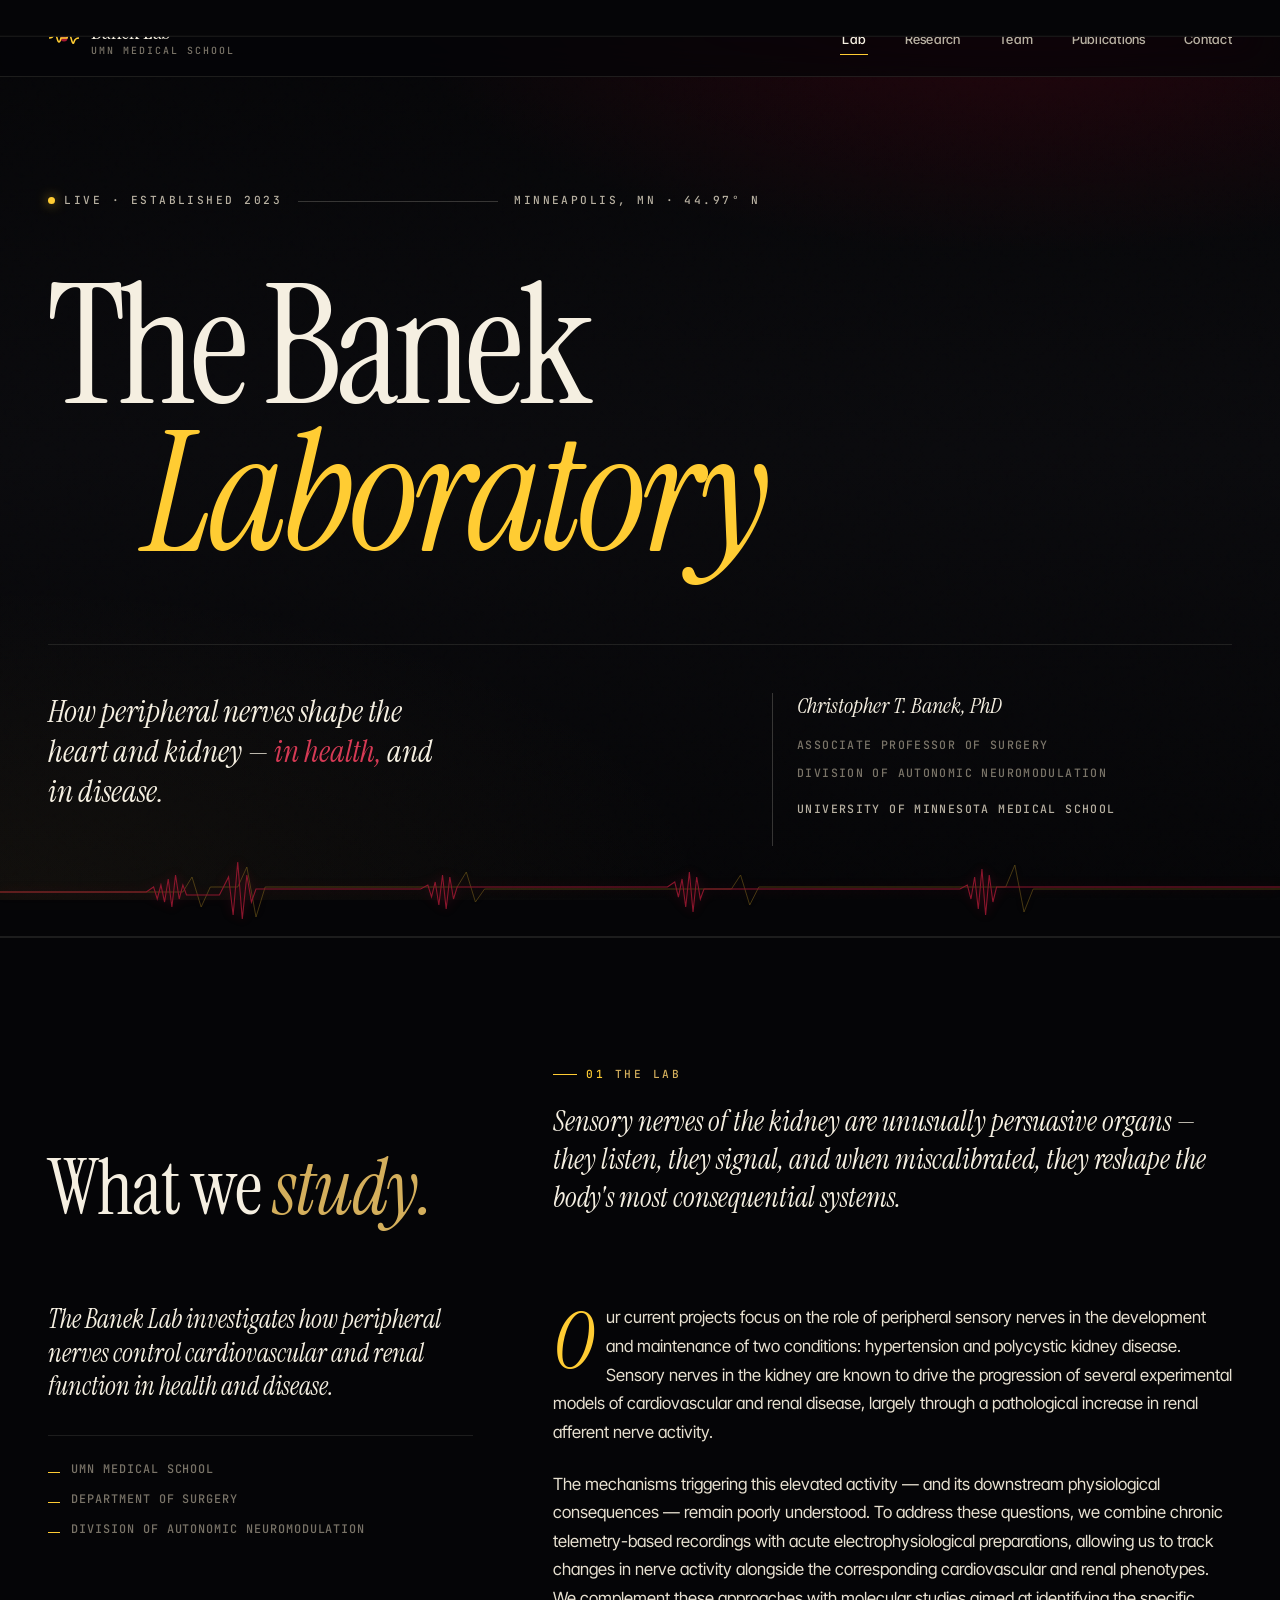
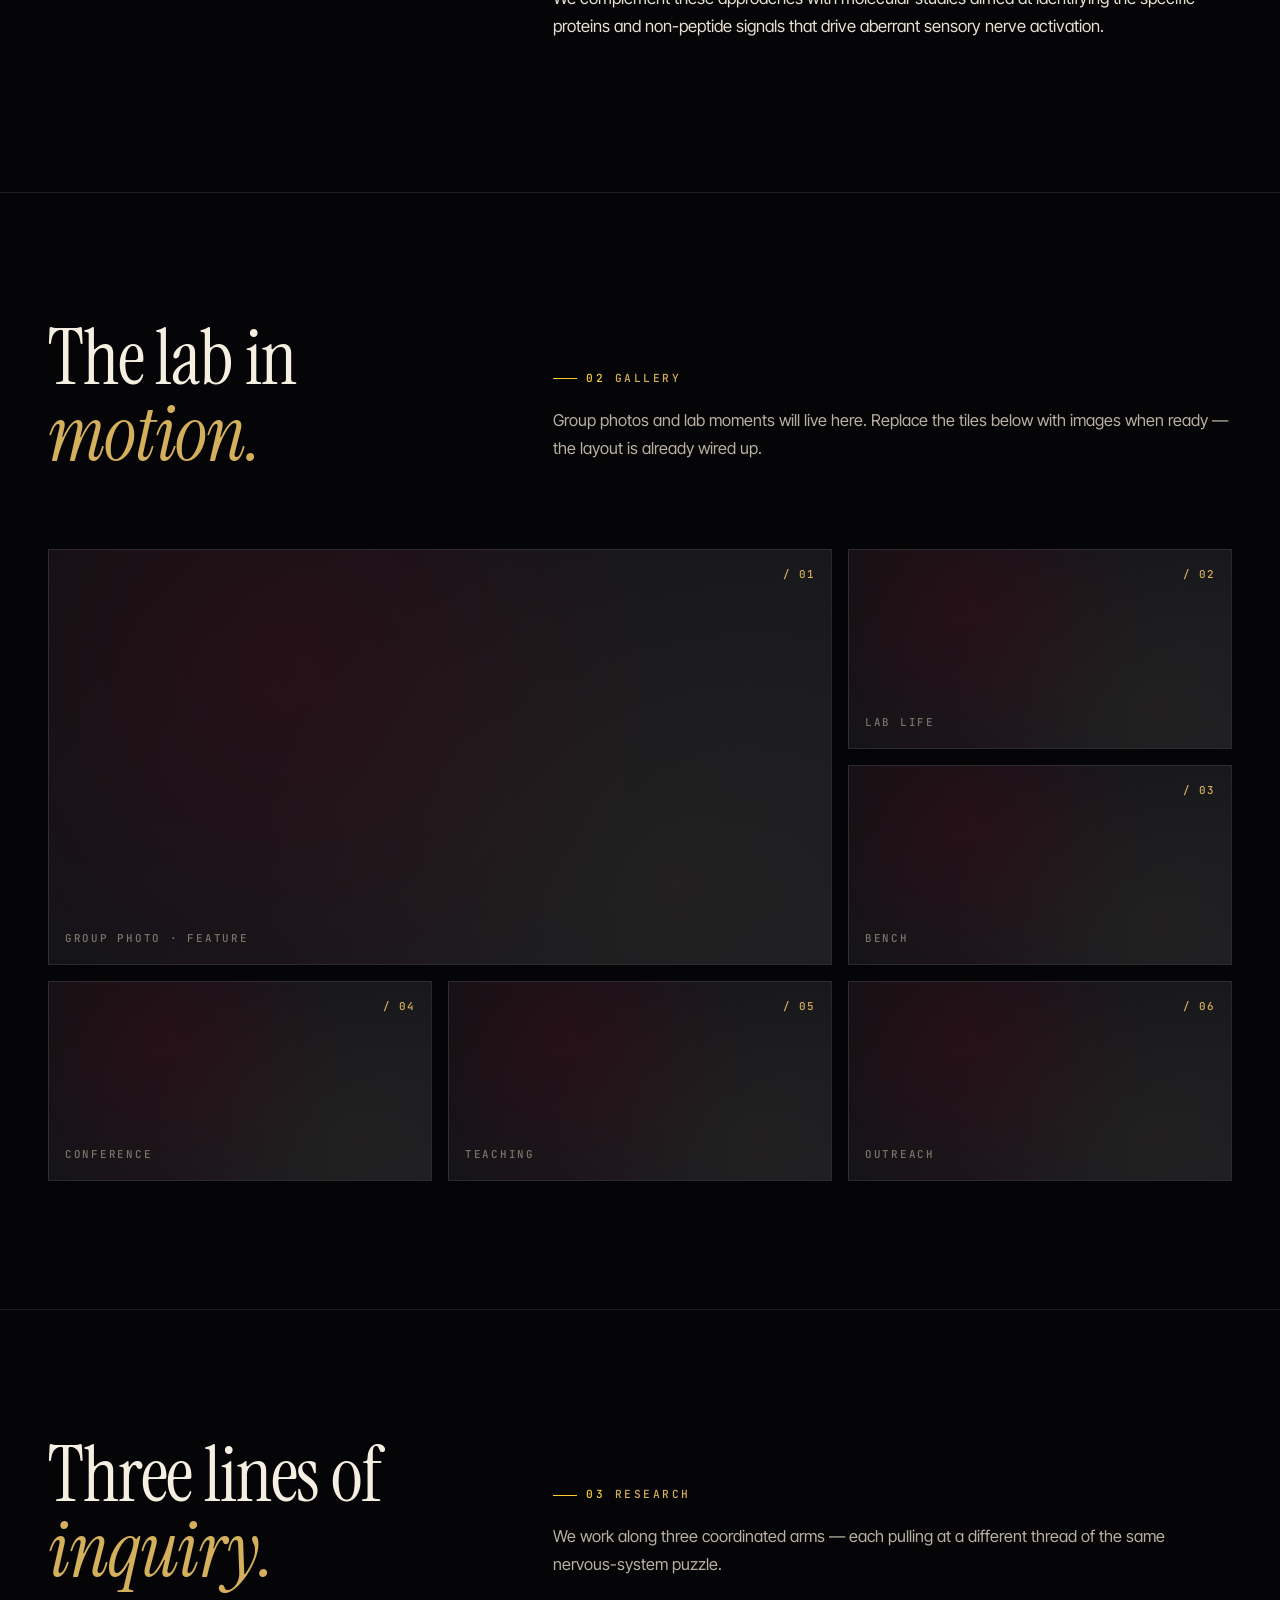
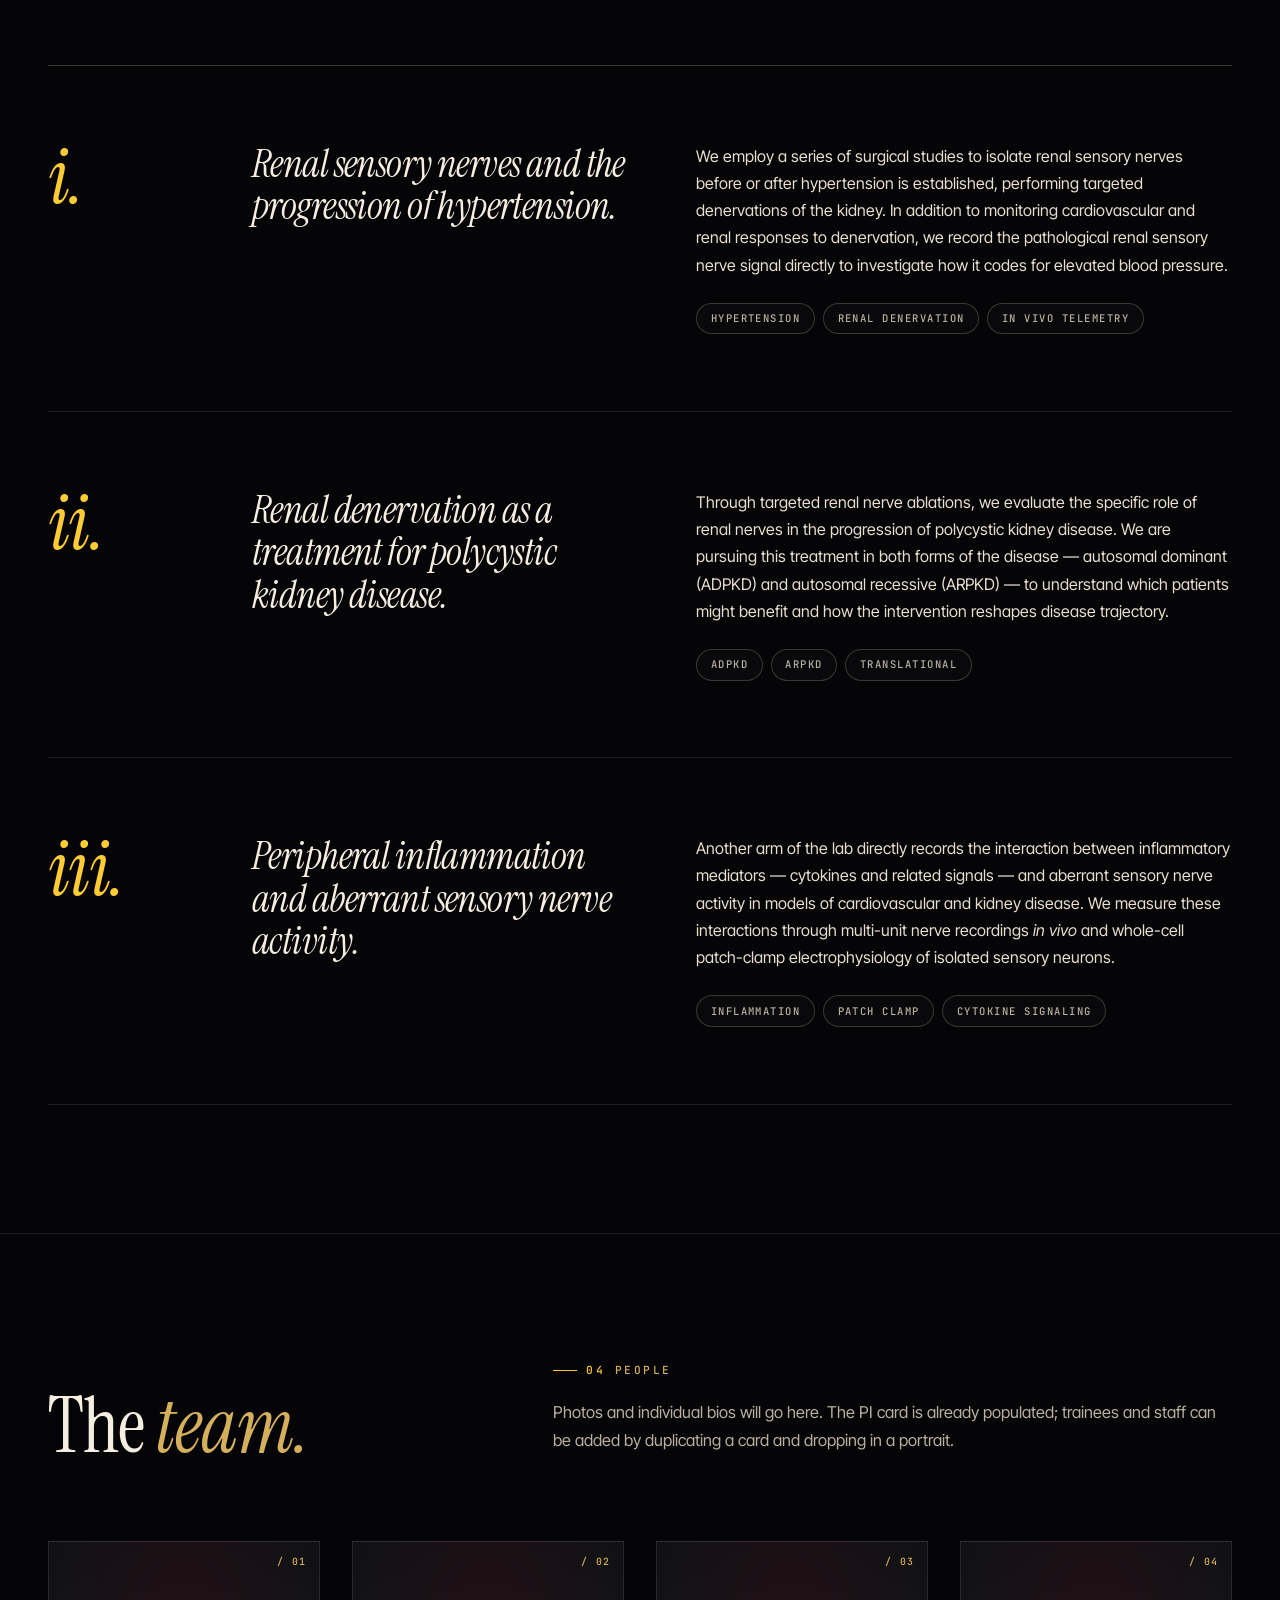
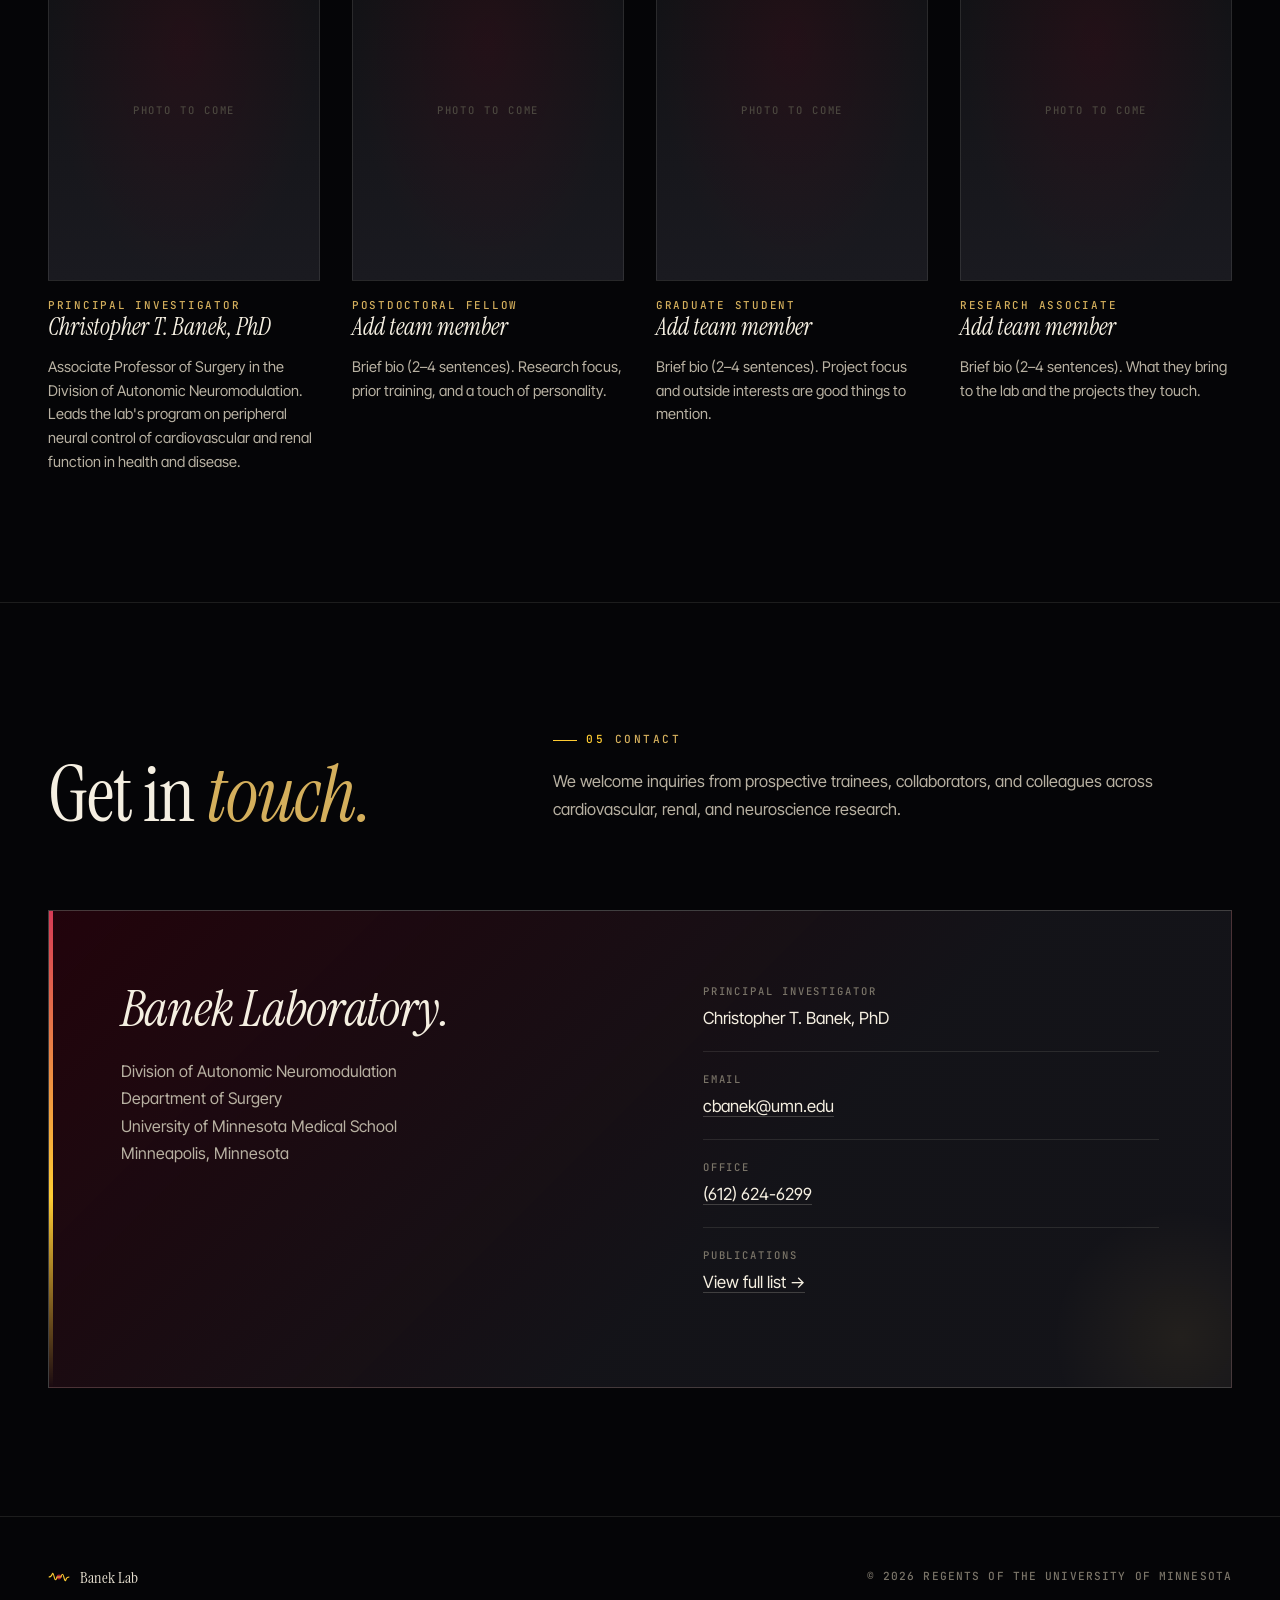
==== index.html @ 89e9d8a5 "Add files via upload" ====
<!doctype html>
<html lang="en">
  <head>
    <meta charset="utf-8" />
    <meta name="viewport" content="width=device-width, initial-scale=1" />
    <title>Banek Lab — Autonomic Neuromodulation in Cardiovascular &amp; Renal Disease</title>
    <meta name="description" content="The Banek Lab at the University of Minnesota investigates how peripheral nerves control cardiovascular and renal function in health and disease — focused on hypertension and polycystic kidney disease." />
    <link rel="preconnect" href="https://fonts.googleapis.com" />
    <link rel="preconnect" href="https://fonts.gstatic.com" crossorigin />
    <link rel="stylesheet" href="https://fonts.googleapis.com/css2?family=Instrument+Serif:ital@0;1&family=Inter+Tight:wght@300;400;500;600&family=JetBrains+Mono:wght@400;500&display=swap" />
    <link rel="stylesheet" href="styles.css" />
  </head>
  <body>
    <!-- ======= HEADER ======= -->
    <header class="site-header">
      <div class="container nav">
        <a href="index.html" class="brand" aria-label="Banek Lab home">
          <svg class="glyph" viewBox="0 0 32 32" aria-hidden="true">
            <circle cx="16" cy="16" r="3.5" />
            <path d="M 1 16 Q 5 16 6 12 Q 7 8 9 16 Q 11 24 13 16 L 19 16 Q 21 8 23 16 Q 25 24 26 20 Q 27 16 31 16" />
          </svg>
          <span class="name">
            Banek Lab
            <span class="sub">UMN Medical School</span>
          </span>
        </a>
        <nav aria-label="Primary">
          <ul class="nav-links">
            <li><a href="#focus" class="active">Lab</a></li>
            <li><a href="#research">Research</a></li>
            <li><a href="#team">Team</a></li>
            <li><a href="publications.html">Publications</a></li>
            <li><a href="#contact">Contact</a></li>
          </ul>
        </nav>
        <button class="menu-btn" aria-label="Open menu" aria-expanded="false">
          <span></span><span></span><span></span>
        </button>
      </div>
      <div class="mobile-panel" id="mobilePanel">
        <ul>
          <li><a href="#focus">Lab</a></li>
          <li><a href="#research">Research</a></li>
          <li><a href="#team">Team</a></li>
          <li><a href="publications.html">Publications</a></li>
          <li><a href="#contact">Contact</a></li>
        </ul>
      </div>
    </header>

    <main>
      <!-- ======= HERO ======= -->
      <section class="hero">
        <div class="container">
          <div class="hero-meta">
            <span><span class="ping" aria-hidden="true"></span> Live · Established 2023</span>
            <span class="dash" aria-hidden="true"></span>
            <span>Minneapolis, MN · 44.97° N</span>
          </div>

          <h1>
            <span class="line-1">The Banek</span>
            <span class="line-2">Laboratory</span>
          </h1>

          <div class="hero-grid">
            <p class="hero-tagline">
              How peripheral nerves shape the heart and kidney —
              <span class="pulse">in health,</span> and in disease.
            </p>

            <div class="hero-pi">
              <div class="pi-name">Christopher T. Banek, PhD</div>
              <div class="pi-row">Associate Professor of Surgery</div>
              <div class="pi-row">Division of Autonomic Neuromodulation</div>
              <div class="pi-row" style="color: var(--bone-2); margin-top: 0.5rem;">University of Minnesota Medical School</div>
            </div>
          </div>
        </div>

        <!-- Decorative waveform — hints at neural recordings -->
        <div class="waveform" aria-hidden="true">
          <svg viewBox="0 0 1400 90" preserveAspectRatio="none">
            <path class="gold" d="M0,45 L200,45 L210,30 L220,60 L230,40 L260,40 L270,20 L280,70 L290,40 L500,40 L510,25 L520,55 L530,42 L800,42 L810,28 L820,58 L830,40 L1100,40 L1110,18 L1120,65 L1130,42 L1400,42" />
            <path d="M0,45 L160,45 L168,40 L172,52 L176,38 L180,55 L184,32 L188,60 L192,28 L196,52 L200,38 L204,48 L240,48 L250,30 L255,68 L260,15 L265,72 L270,28 L275,55 L280,42 L460,42 L468,38 L472,50 L476,35 L480,58 L484,28 L488,62 L492,30 L496,52 L500,40 L730,40 L738,35 L742,50 L746,32 L750,60 L754,25 L758,65 L762,30 L766,52 L770,42 L1050,42 L1058,38 L1062,52 L1066,30 L1070,62 L1074,22 L1078,68 L1082,28 L1086,55 L1090,40 L1400,40" />
          </svg>
        </div>
      </section>

      <!-- ======= LAB FOCUS ======= -->
      <section id="focus">
        <div class="container">
          <div class="section-head">
            <h2>What we <em>study.</em></h2>
            <div class="meta">
              <span class="eyebrow"><span class="num">01</span> The Lab</span>
              <p class="lede">
                Sensory nerves of the kidney are unusually persuasive
                organs — they listen, they signal, and when miscalibrated, they
                reshape the body's most consequential systems.
              </p>
            </div>
          </div>

          <div class="focus-grid">
            <div class="lead-col">
              <p class="lead">
                The Banek Lab investigates how peripheral nerves control cardiovascular and renal function in health and disease.
              </p>
              <ul class="affiliation" aria-label="Affiliation">
                <li>UMN Medical School</li>
                <li>Department of Surgery</li>
                <li>Division of Autonomic Neuromodulation</li>
              </ul>
            </div>
            <div class="body-col">
              <p class="dropcap">
                Our current projects focus on the role of peripheral sensory nerves in the development and maintenance of two conditions: hypertension and polycystic kidney disease. Sensory nerves in the kidney are known to drive the progression of several experimental models of cardiovascular and renal disease, largely through a pathological increase in renal afferent nerve activity.
              </p>
              <p>
                The mechanisms triggering this elevated activity — and its downstream physiological consequences — remain poorly understood. To address these questions, we combine chronic telemetry-based recordings with acute electrophysiological preparations, allowing us to track changes in nerve activity alongside the corresponding cardiovascular and renal phenotypes. We complement these approaches with molecular studies aimed at identifying the specific proteins and non-peptide signals that drive aberrant sensory nerve activation.
              </p>
            </div>
          </div>
        </div>
      </section>

      <!-- ======= GALLERY ======= -->
      <section id="gallery" aria-label="Lab gallery">
        <div class="container">
          <div class="section-head">
            <h2>The lab in <em>motion.</em></h2>
            <div class="meta">
              <span class="eyebrow"><span class="num">02</span> Gallery</span>
              <p style="color: var(--bone-2); font-size: 1.02rem; line-height: 1.7;">
                Group photos and lab moments will live here. Replace the tiles below with images when ready — the layout is already wired up.
              </p>
            </div>
          </div>

          <div class="gallery">
            <div class="tile lg" data-label="Group photo · feature">
              <span class="corner">/ 01</span>
            </div>
            <div class="tile md" data-label="Lab life">
              <span class="corner">/ 02</span>
            </div>
            <div class="tile md" data-label="Bench">
              <span class="corner">/ 03</span>
            </div>
            <div class="tile sm" data-label="Conference">
              <span class="corner">/ 04</span>
            </div>
            <div class="tile sm" data-label="Teaching">
              <span class="corner">/ 05</span>
            </div>
            <div class="tile sm" data-label="Outreach">
              <span class="corner">/ 06</span>
            </div>
          </div>
        </div>
      </section>

      <!-- ======= RESEARCH ======= -->
      <section id="research">
        <div class="container">
          <div class="section-head">
            <h2>Three lines of <em>inquiry.</em></h2>
            <div class="meta">
              <span class="eyebrow"><span class="num">03</span> Research</span>
              <p style="color: var(--bone-2); font-size: 1.02rem; line-height: 1.7;">
                We work along three coordinated arms — each pulling at a different thread of the same nervous-system puzzle.
              </p>
            </div>
          </div>

          <div class="projects">
            <article class="project">
              <div class="project-num">i.</div>
              <h3>Renal sensory nerves and the progression of hypertension.</h3>
              <div>
                <p class="body">
                  We employ a series of surgical studies to isolate renal sensory nerves before or after hypertension is established, performing targeted denervations of the kidney. In addition to monitoring cardiovascular and renal responses to denervation, we record the pathological renal sensory nerve signal directly to investigate how it codes for elevated blood pressure.
                </p>
                <div class="tags">
                  <span class="tag">Hypertension</span>
                  <span class="tag">Renal Denervation</span>
                  <span class="tag">In Vivo Telemetry</span>
                </div>
              </div>
            </article>

            <article class="project">
              <div class="project-num">ii.</div>
              <h3>Renal denervation as a treatment for polycystic kidney disease.</h3>
              <div>
                <p class="body">
                  Through targeted renal nerve ablations, we evaluate the specific role of renal nerves in the progression of polycystic kidney disease. We are pursuing this treatment in both forms of the disease — autosomal dominant (ADPKD) and autosomal recessive (ARPKD) — to understand which patients might benefit and how the intervention reshapes disease trajectory.
                </p>
                <div class="tags">
                  <span class="tag">ADPKD</span>
                  <span class="tag">ARPKD</span>
                  <span class="tag">Translational</span>
                </div>
              </div>
            </article>

            <article class="project">
              <div class="project-num">iii.</div>
              <h3>Peripheral inflammation and aberrant sensory nerve activity.</h3>
              <div>
                <p class="body">
                  Another arm of the lab directly records the interaction between inflammatory mediators — cytokines and related signals — and aberrant sensory nerve activity in models of cardiovascular and kidney disease. We measure these interactions through multi-unit nerve recordings <em>in vivo</em> and whole-cell patch-clamp electrophysiology of isolated sensory neurons.
                </p>
                <div class="tags">
                  <span class="tag">Inflammation</span>
                  <span class="tag">Patch Clamp</span>
                  <span class="tag">Cytokine Signaling</span>
                </div>
              </div>
            </article>
          </div>
        </div>
      </section>

      <!-- ======= TEAM ======= -->
      <section id="team">
        <div class="container">
          <div class="section-head">
            <h2>The <em>team.</em></h2>
            <div class="meta">
              <span class="eyebrow"><span class="num">04</span> People</span>
              <p style="color: var(--bone-2); font-size: 1.02rem; line-height: 1.7;">
                Photos and individual bios will go here. The PI card is already populated; trainees and staff can be added by duplicating a card and dropping in a portrait.
              </p>
            </div>
          </div>

          <div class="team-grid">
            <article class="member">
              <div class="photo">
                <span class="corner">/ 01</span>
                <!-- <img src="images/banek.jpg" alt="Christopher T. Banek, PhD" /> -->
              </div>
              <div>
                <div class="role">Principal Investigator</div>
                <div class="name">Christopher T. Banek, PhD</div>
              </div>
              <p class="bio">
                Associate Professor of Surgery in the Division of Autonomic Neuromodulation. Leads the lab's program on peripheral neural control of cardiovascular and renal function in health and disease.
              </p>
            </article>

            <article class="member">
              <div class="photo">
                <span class="corner">/ 02</span>
              </div>
              <div>
                <div class="role">Postdoctoral Fellow</div>
                <div class="name">Add team member</div>
              </div>
              <p class="bio">
                Brief bio (2–4 sentences). Research focus, prior training, and a touch of personality.
              </p>
            </article>

            <article class="member">
              <div class="photo">
                <span class="corner">/ 03</span>
              </div>
              <div>
                <div class="role">Graduate Student</div>
                <div class="name">Add team member</div>
              </div>
              <p class="bio">
                Brief bio (2–4 sentences). Project focus and outside interests are good things to mention.
              </p>
            </article>

            <article class="member">
              <div class="photo">
                <span class="corner">/ 04</span>
              </div>
              <div>
                <div class="role">Research Associate</div>
                <div class="name">Add team member</div>
              </div>
              <p class="bio">
                Brief bio (2–4 sentences). What they bring to the lab and the projects they touch.
              </p>
            </article>
          </div>
        </div>
      </section>

      <!-- ======= CONTACT ======= -->
      <section id="contact">
        <div class="container">
          <div class="section-head">
            <h2>Get in <em>touch.</em></h2>
            <div class="meta">
              <span class="eyebrow"><span class="num">05</span> Contact</span>
              <p style="color: var(--bone-2); font-size: 1.02rem; line-height: 1.7;">
                We welcome inquiries from prospective trainees, collaborators, and colleagues across cardiovascular, renal, and neuroscience research.
              </p>
            </div>
          </div>

          <div class="contact-card">
            <div>
              <h2>Banek <em>Laboratory.</em></h2>
              <p class="addr">
                Division of Autonomic Neuromodulation<br />
                Department of Surgery<br />
                University of Minnesota Medical School<br />
                Minneapolis, Minnesota
              </p>
            </div>
            <ul class="contact-list">
              <li>
                <span class="label">Principal Investigator</span>
                <span class="value">Christopher T. Banek, PhD</span>
              </li>
              <li>
                <span class="label">Email</span>
                <span class="value"><a href="mailto:cbanek@umn.edu">cbanek@umn.edu</a></span>
              </li>
              <li>
                <span class="label">Office</span>
                <span class="value"><a href="tel:+16126246299">(612) 624-6299</a></span>
              </li>
              <li>
                <span class="label">Publications</span>
                <span class="value"><a href="publications.html">View full list →</a></span>
              </li>
            </ul>
          </div>
        </div>
      </section>
    </main>

    <!-- ======= FOOTER ======= -->
    <footer class="site-footer">
      <div class="container footer-grid">
        <div style="display: flex; align-items: center; gap: 0.6rem;">
          <svg width="22" height="22" viewBox="0 0 32 32" aria-hidden="true">
            <circle cx="16" cy="16" r="3.5" fill="#a31933" />
            <path d="M 1 16 Q 5 16 6 12 Q 7 8 9 16 Q 11 24 13 16 L 19 16 Q 21 8 23 16 Q 25 24 26 20 Q 27 16 31 16" stroke="#ffcc33" stroke-width="1.5" fill="none" />
          </svg>
          <span style="font-family: var(--display); font-size: 1rem; color: var(--bone-1);">Banek Lab</span>
        </div>
        <div class="legal">
          © <span id="year"></span> Regents of the University of Minnesota
        </div>
      </div>
    </footer>

    <script>
      document.getElementById("year").textContent = new Date().getFullYear();

      // Mobile menu
      const btn = document.querySelector(".menu-btn");
      const panel = document.getElementById("mobilePanel");
      btn.addEventListener("click", () => {
        const open = panel.classList.toggle("open");
        btn.setAttribute("aria-expanded", String(open));
      });
      panel.querySelectorAll("a").forEach((a) =>
        a.addEventListener("click", () => {
          panel.classList.remove("open");
          btn.setAttribute("aria-expanded", "false");
        })
      );

      // Active nav link based on scroll position
      const sections = ["focus", "research", "team", "contact"];
      const navLinks = document.querySelectorAll(".nav-links a");
      window.addEventListener("scroll", () => {
        let current = "focus";
        for (const id of sections) {
          const el = document.getElementById(id);
          if (!el) continue;
          const r = el.getBoundingClientRect();
          if (r.top < 140) current = id;
        }
        navLinks.forEach((a) => {
          const href = a.getAttribute("href") || "";
          a.classList.toggle("active", href === "#" + current);
        });
      });
    </script>
  </body>
</html>
---- styles.css ----
/* =========================================================
   Banek Lab v2 — Editorial scientific
   Display: Instrument Serif (dramatic) · Body: Inter Tight
   Mono: JetBrains Mono · Accents: maroon + gold + bone
   ========================================================= */

:root {
  /* Ink */
  --ink-0: #050507;
  --ink-1: #0a0a0d;
  --ink-2: #111114;
  --ink-3: #1a1a20;
  --ink-4: #25252d;

  /* Bone (warm off-white text) */
  --bone-0: #f5efe1;
  --bone-1: #e7e0d0;
  --bone-2: #b8b1a2;
  --bone-3: #7a7468;
  --bone-4: #4a463e;

  /* Accents */
  --maroon: #7a0019;
  --maroon-2: #a31933;
  --maroon-3: #d63a55;
  --gold: #ffcc33;
  --gold-2: #d4af5c;
  --gold-3: #8a7142;

  /* Lines */
  --rule: rgba(245, 239, 225, 0.1);
  --rule-2: rgba(245, 239, 225, 0.2);
  --rule-3: rgba(245, 239, 225, 0.4);

  /* Type */
  --display: "Instrument Serif", "Cormorant Garamond", "Iowan Old Style",
    "Palatino", Georgia, serif;
  --body: "Inter Tight", "Inter", system-ui, -apple-system, sans-serif;
  --mono: "JetBrains Mono", ui-monospace, "SF Mono", Menlo, monospace;

  /* Layout */
  --container: 1320px;
  --gutter: clamp(1.25rem, 4vw, 3rem);
}

* { box-sizing: border-box; }
*::before, *::after { box-sizing: border-box; }

html { scroll-behavior: smooth; -webkit-text-size-adjust: 100%; }

body {
  margin: 0;
  background: var(--ink-0);
  color: var(--bone-1);
  font-family: var(--body);
  font-size: 16px;
  line-height: 1.6;
  font-feature-settings: "ss01", "cv11";
  -webkit-font-smoothing: antialiased;
  text-rendering: optimizeLegibility;
  overflow-x: hidden;
  font-weight: 400;
}

/* Atmosphere */
body::before {
  content: "";
  position: fixed;
  inset: 0;
  pointer-events: none;
  z-index: 0;
  background:
    radial-gradient(ellipse 70% 40% at 80% 0%, rgba(122, 0, 25, 0.28), transparent 70%),
    radial-gradient(ellipse 80% 50% at 0% 100%, rgba(212, 175, 92, 0.06), transparent 70%),
    linear-gradient(180deg, var(--ink-0) 0%, var(--ink-1) 50%, var(--ink-0) 100%);
}

/* Grain */
body::after {
  content: "";
  position: fixed;
  inset: 0;
  pointer-events: none;
  z-index: 1;
  opacity: 0.04;
  mix-blend-mode: overlay;
  background-image: url("data:image/svg+xml;utf8,<svg viewBox='0 0 200 200' xmlns='http://www.w3.org/2000/svg'><filter id='n'><feTurbulence type='fractalNoise' baseFrequency='0.85' numOctaves='3' stitchTiles='stitch'/></filter><rect width='100%25' height='100%25' filter='url(%23n)'/></svg>");
}

main, header, footer { position: relative; z-index: 2; }
img, svg { max-width: 100%; display: block; }
a { color: inherit; text-decoration: none; }
::selection { background: var(--maroon); color: var(--bone-0); }

/* ---------- Typography ---------- */
h1, h2, h3, h4 {
  font-family: var(--display);
  font-weight: 400;
  letter-spacing: -0.015em;
  line-height: 0.98;
  margin: 0;
  color: var(--bone-0);
}

p { margin: 0 0 1.1em; }
p:last-child { margin-bottom: 0; }

.eyebrow {
  font-family: var(--mono);
  font-size: 0.7rem;
  font-weight: 500;
  letter-spacing: 0.22em;
  text-transform: uppercase;
  color: var(--gold-2);
  display: inline-flex;
  align-items: center;
  gap: 0.6rem;
}
.eyebrow::before {
  content: "";
  display: inline-block;
  width: 24px;
  height: 1px;
  background: var(--gold);
}
.eyebrow .num {
  color: var(--gold);
  font-variant-numeric: tabular-nums;
}

.lede {
  font-family: var(--display);
  font-size: clamp(1.4rem, 2.2vw, 1.85rem);
  line-height: 1.35;
  color: var(--bone-0);
  font-weight: 400;
  font-style: italic;
}

/* ---------- Container ---------- */
.container {
  max-width: var(--container);
  margin-inline: auto;
  padding-inline: var(--gutter);
}

section { padding-block: clamp(5rem, 10vw, 9rem); position: relative; }
section + section { border-top: 1px solid var(--rule); }

/* Section header pattern */
.section-head {
  display: grid;
  grid-template-columns: minmax(0, 1fr);
  gap: 1.5rem;
  margin-bottom: clamp(3rem, 6vw, 5rem);
}
@media (min-width: 880px) {
  .section-head {
    grid-template-columns: 1fr 1.6fr;
    gap: 5rem;
    align-items: end;
  }
}
.section-head h2 {
  font-size: clamp(2.6rem, 6vw, 5.2rem);
  max-width: 14ch;
}
.section-head h2 em {
  font-style: italic;
  color: var(--gold-2);
  font-weight: 400;
}
.section-head .meta {
  display: flex;
  flex-direction: column;
  gap: 1.2rem;
  padding-bottom: 0.6rem;
}

/* ---------- Header / nav ---------- */
.site-header {
  position: sticky;
  top: 0;
  z-index: 50;
  backdrop-filter: blur(20px) saturate(140%);
  -webkit-backdrop-filter: blur(20px) saturate(140%);
  background: rgba(5, 5, 7, 0.75);
  border-bottom: 1px solid var(--rule);
}

.nav {
  display: flex;
  align-items: center;
  justify-content: space-between;
  height: 76px;
}

/* Brand mark — stylized nerve glyph */
.brand {
  display: flex;
  align-items: center;
  gap: 0.7rem;
  font-family: var(--display);
  font-size: 1.45rem;
  letter-spacing: -0.01em;
  color: var(--bone-0);
}
.brand .glyph {
  width: 32px;
  height: 32px;
  flex-shrink: 0;
}
.brand .glyph circle { fill: var(--maroon-2); }
.brand .glyph path { stroke: var(--gold); stroke-width: 1.5; fill: none; }
.brand .name { line-height: 1; }
.brand .sub {
  display: block;
  font-family: var(--mono);
  font-size: 0.62rem;
  font-weight: 500;
  letter-spacing: 0.2em;
  text-transform: uppercase;
  color: var(--bone-3);
  margin-top: 0.2rem;
}

.nav-links {
  display: none;
  gap: 2.4rem;
  list-style: none;
  margin: 0;
  padding: 0;
}
@media (min-width: 800px) { .nav-links { display: flex; } }

.nav-links a {
  font-size: 0.82rem;
  font-weight: 500;
  letter-spacing: 0.02em;
  color: var(--bone-2);
  position: relative;
  padding: 0.5em 0;
  transition: color 0.25s ease;
}
.nav-links a:hover, .nav-links a.active { color: var(--bone-0); }
.nav-links a.active::after {
  content: "";
  position: absolute;
  left: -2px;
  right: -2px;
  bottom: -2px;
  height: 1px;
  background: var(--gold);
}

.menu-btn {
  display: inline-flex;
  flex-direction: column;
  gap: 5px;
  background: none;
  border: 0;
  cursor: pointer;
  padding: 8px;
  margin-right: -8px;
}
.menu-btn span {
  display: block;
  width: 24px;
  height: 1px;
  background: var(--bone-0);
}
@media (min-width: 800px) { .menu-btn { display: none; } }

.mobile-panel {
  position: fixed;
  inset: 76px 0 auto 0;
  background: var(--ink-0);
  border-bottom: 1px solid var(--rule);
  transform: translateY(-110%);
  transition: transform 0.35s ease;
  padding: 2rem var(--gutter) 2.5rem;
  z-index: 40;
}
.mobile-panel.open { transform: translateY(0); }
.mobile-panel ul {
  list-style: none;
  margin: 0;
  padding: 0;
  display: flex;
  flex-direction: column;
  gap: 1.4rem;
}
.mobile-panel a {
  font-family: var(--display);
  font-size: 1.8rem;
  color: var(--bone-0);
}

/* =========================================================
   HERO — the big statement
   ========================================================= */
.hero {
  padding-block: clamp(4rem, 9vw, 8rem) clamp(3rem, 7vw, 6rem);
  border-bottom: 1px solid var(--rule);
  position: relative;
  overflow: hidden;
}

.hero-meta {
  display: flex;
  align-items: center;
  gap: 1rem;
  margin-bottom: clamp(2.5rem, 5vw, 4rem);
  font-family: var(--mono);
  font-size: 0.7rem;
  font-weight: 500;
  letter-spacing: 0.22em;
  text-transform: uppercase;
  color: var(--bone-2);
}
.hero-meta .dash { flex: 1; height: 1px; background: var(--rule-2); max-width: 200px; }
.hero-meta .ping {
  width: 7px;
  height: 7px;
  background: var(--gold);
  border-radius: 50%;
  display: inline-block;
  box-shadow: 0 0 12px rgba(255, 204, 51, 0.7);
  animation: ping 2s ease-in-out infinite;
}
@keyframes ping {
  0%, 100% { opacity: 1; transform: scale(1); }
  50% { opacity: 0.5; transform: scale(0.85); }
}

.hero h1 {
  font-size: clamp(3.5rem, 13vw, 12rem);
  font-style: normal;
  letter-spacing: -0.04em;
  line-height: 0.88;
  margin: 0;
}
.hero h1 .line-1 { display: block; }
.hero h1 .line-2 {
  display: block;
  font-style: italic;
  color: var(--gold);
  margin-left: clamp(0rem, 8vw, 6rem);
  letter-spacing: -0.03em;
}

.hero-grid {
  display: grid;
  grid-template-columns: minmax(0, 1fr);
  gap: 3rem;
  margin-top: clamp(3rem, 6vw, 5rem);
  padding-top: clamp(2rem, 4vw, 3rem);
  border-top: 1px solid var(--rule);
}
@media (min-width: 880px) {
  .hero-grid {
    grid-template-columns: 1.4fr 1fr;
    gap: 5rem;
  }
}

.hero-tagline {
  font-family: var(--display);
  font-style: italic;
  font-size: clamp(1.5rem, 2.4vw, 2.1rem);
  line-height: 1.3;
  color: var(--bone-0);
  font-weight: 400;
  max-width: 28ch;
}
.hero-tagline .pulse {
  color: var(--maroon-3);
  font-style: italic;
}

.hero-pi {
  display: flex;
  flex-direction: column;
  gap: 0.6rem;
  font-size: 0.92rem;
  color: var(--bone-2);
  border-left: 1px solid var(--rule-2);
  padding-left: 1.5rem;
}
.hero-pi .pi-name {
  font-family: var(--display);
  font-size: 1.4rem;
  font-style: italic;
  color: var(--bone-0);
  line-height: 1.2;
  margin-bottom: 0.4rem;
}
.hero-pi .pi-row {
  font-family: var(--mono);
  font-size: 0.72rem;
  font-weight: 500;
  letter-spacing: 0.12em;
  text-transform: uppercase;
  color: var(--bone-3);
}

/* Waveform decoration */
.waveform {
  position: absolute;
  left: 0;
  right: 0;
  bottom: -1px;
  height: 90px;
  pointer-events: none;
  opacity: 0.85;
}
.waveform svg { width: 100%; height: 100%; display: block; }
.waveform path {
  fill: none;
  stroke: var(--maroon-2);
  stroke-width: 1.2;
  stroke-linecap: round;
  filter: drop-shadow(0 0 6px rgba(163, 25, 51, 0.5));
}
.waveform path.gold { stroke: var(--gold); opacity: 0.4; stroke-width: 0.8; }

/* =========================================================
   FOCUS — drop cap intro
   ========================================================= */
.focus-grid {
  display: grid;
  grid-template-columns: minmax(0, 1fr);
  gap: 3rem;
}
@media (min-width: 880px) {
  .focus-grid { grid-template-columns: 1fr 1.6fr; gap: 5rem; }
}

.focus-grid .lead-col p.lead {
  font-family: var(--display);
  font-size: clamp(1.4rem, 2vw, 1.7rem);
  line-height: 1.3;
  color: var(--bone-0);
  font-style: italic;
  margin-bottom: 2rem;
}

.affiliation {
  list-style: none;
  margin: 0;
  padding: 1.5rem 0 0;
  border-top: 1px solid var(--rule);
  display: flex;
  flex-direction: column;
  gap: 0.7rem;
  font-family: var(--mono);
  font-size: 0.74rem;
  letter-spacing: 0.08em;
  color: var(--bone-3);
  text-transform: uppercase;
  font-weight: 500;
}
.affiliation li { display: flex; gap: 0.7rem; align-items: baseline; }
.affiliation li::before {
  content: "";
  width: 12px;
  height: 1px;
  background: var(--gold);
  flex-shrink: 0;
}

.focus-grid .body-col p {
  color: var(--bone-1);
  font-size: 1.05rem;
  line-height: 1.7;
  margin-bottom: 1.4em;
}

/* Drop cap */
.dropcap::first-letter {
  font-family: var(--display);
  float: left;
  font-size: 4.8rem;
  line-height: 0.85;
  padding: 0.4rem 0.7rem 0 0;
  color: var(--gold);
  font-style: italic;
  font-weight: 400;
}

/* =========================================================
   GALLERY — placeholder tiles
   ========================================================= */
.gallery {
  display: grid;
  grid-template-columns: repeat(12, 1fr);
  grid-auto-rows: 200px;
  gap: 1rem;
}
.tile {
  background: linear-gradient(135deg, var(--ink-2), var(--ink-3));
  border: 1px solid var(--rule);
  position: relative;
  overflow: hidden;
  transition: border-color 0.3s ease;
}
.tile:hover { border-color: var(--rule-2); }
.tile::before {
  content: "";
  position: absolute;
  inset: 0;
  background:
    radial-gradient(circle at 30% 30%, rgba(122, 0, 25, 0.18), transparent 60%),
    radial-gradient(circle at 80% 80%, rgba(212, 175, 92, 0.05), transparent 60%);
}
.tile::after {
  content: attr(data-label);
  position: absolute;
  bottom: 1rem;
  left: 1rem;
  right: 1rem;
  font-family: var(--mono);
  font-size: 0.68rem;
  font-weight: 500;
  letter-spacing: 0.16em;
  text-transform: uppercase;
  color: var(--bone-3);
}
.tile .corner {
  position: absolute;
  top: 1rem;
  right: 1rem;
  font-family: var(--mono);
  font-size: 0.68rem;
  font-weight: 500;
  letter-spacing: 0.1em;
  color: var(--gold-2);
}
.tile.lg { grid-column: span 8; grid-row: span 2; }
.tile.md { grid-column: span 4; grid-row: span 1; }
.tile.sm { grid-column: span 4; grid-row: span 1; }
.tile.tall { grid-column: span 4; grid-row: span 2; }
@media (max-width: 720px) {
  .gallery {
    grid-template-columns: repeat(2, 1fr);
    grid-auto-rows: 150px;
  }
  .tile.lg, .tile.md, .tile.sm, .tile.tall {
    grid-column: span 2;
    grid-row: span 1;
  }
}

/* =========================================================
   RESEARCH — numbered, dramatic
   ========================================================= */
.projects {
  border-top: 1px solid var(--rule-2);
}

.project {
  display: grid;
  grid-template-columns: minmax(0, 1fr);
  gap: 1.5rem;
  padding-block: clamp(3rem, 6vw, 5rem);
  border-bottom: 1px solid var(--rule);
  position: relative;
  transition: background 0.5s ease;
}
@media (min-width: 880px) {
  .project {
    grid-template-columns: 140px 380px minmax(0, 1fr);
    gap: 4rem;
    align-items: start;
  }
}

.project:hover {
  background: linear-gradient(90deg, rgba(122, 0, 25, 0.08) 0%, transparent 80%);
}

.project::before {
  content: "";
  position: absolute;
  left: 0;
  top: 50%;
  width: 0;
  height: 1px;
  background: var(--gold);
  transition: width 0.6s ease;
}
.project:hover::before { width: 80px; }

.project-num {
  font-family: var(--display);
  font-style: italic;
  font-size: clamp(3.5rem, 6vw, 5rem);
  font-weight: 400;
  color: var(--gold);
  line-height: 0.9;
  letter-spacing: -0.02em;
}

.project h3 {
  font-size: clamp(1.7rem, 3vw, 2.4rem);
  line-height: 1.1;
  font-style: italic;
  color: var(--bone-0);
  font-weight: 400;
}

.project .body {
  color: var(--bone-1);
  font-size: 1rem;
  line-height: 1.7;
}

.tags {
  margin-top: 1.5rem;
  display: flex;
  flex-wrap: wrap;
  gap: 0.5rem;
}
.tag {
  font-family: var(--mono);
  font-size: 0.66rem;
  font-weight: 500;
  letter-spacing: 0.14em;
  text-transform: uppercase;
  padding: 0.4rem 0.85rem;
  border: 1px solid var(--rule-2);
  border-radius: 999px;
  color: var(--bone-2);
  background: rgba(255, 255, 255, 0.02);
}

/* =========================================================
   TEAM
   ========================================================= */
.team-grid {
  display: grid;
  grid-template-columns: repeat(auto-fill, minmax(240px, 1fr));
  gap: 2.5rem 2rem;
}

.member { display: flex; flex-direction: column; gap: 1rem; }

.member .photo {
  aspect-ratio: 4 / 5;
  background: linear-gradient(180deg, var(--ink-2), var(--ink-3));
  border: 1px solid var(--rule);
  position: relative;
  overflow: hidden;
}
.member .photo::before {
  content: "";
  position: absolute;
  inset: 0;
  background:
    radial-gradient(ellipse at 50% 30%, rgba(122, 0, 25, 0.15), transparent 70%);
}
.member .photo::after {
  content: "Photo to come";
  position: absolute;
  inset: 0;
  display: grid;
  place-items: center;
  font-family: var(--mono);
  font-size: 0.66rem;
  font-weight: 500;
  letter-spacing: 0.18em;
  text-transform: uppercase;
  color: var(--bone-4);
}
.member .photo img {
  width: 100%;
  height: 100%;
  object-fit: cover;
  position: relative;
  z-index: 2;
}
.member .photo .corner {
  position: absolute;
  top: 0.8rem;
  right: 0.8rem;
  font-family: var(--mono);
  font-size: 0.62rem;
  font-weight: 500;
  letter-spacing: 0.12em;
  color: var(--gold-2);
  z-index: 3;
}

.member .role {
  font-family: var(--mono);
  font-size: 0.68rem;
  font-weight: 500;
  letter-spacing: 0.16em;
  text-transform: uppercase;
  color: var(--gold-2);
}
.member .name {
  font-family: var(--display);
  font-size: 1.5rem;
  line-height: 1.1;
  color: var(--bone-0);
  font-style: italic;
}
.member .bio {
  font-size: 0.92rem;
  line-height: 1.6;
  color: var(--bone-2);
}

/* =========================================================
   CONTACT
   ========================================================= */
.contact-card {
  display: grid;
  grid-template-columns: minmax(0, 1fr);
  gap: 2.5rem;
  padding: clamp(2.5rem, 6vw, 4.5rem);
  background:
    linear-gradient(135deg, rgba(122, 0, 25, 0.25) 0%, rgba(26, 26, 32, 0.7) 60%);
  border: 1px solid var(--rule-2);
  position: relative;
  overflow: hidden;
}
@media (min-width: 880px) {
  .contact-card { grid-template-columns: 1.1fr 1fr; gap: 5rem; }
}

.contact-card::before {
  content: "";
  position: absolute;
  top: 0;
  left: 0;
  width: 4px;
  height: 100%;
  background: linear-gradient(180deg, var(--maroon-3), var(--gold) 60%, transparent);
}
.contact-card::after {
  content: "";
  position: absolute;
  bottom: -100px;
  right: -100px;
  width: 300px;
  height: 300px;
  background: radial-gradient(circle, rgba(212, 175, 92, 0.08), transparent 60%);
  pointer-events: none;
}

.contact-card h2 {
  font-size: clamp(2.2rem, 4vw, 3.5rem);
  font-style: italic;
  line-height: 1;
}

.contact-card .addr {
  margin-top: 1.5rem;
  font-size: 1rem;
  color: var(--bone-2);
  line-height: 1.7;
}

.contact-list {
  list-style: none;
  margin: 0;
  padding: 0;
  display: flex;
  flex-direction: column;
  gap: 1.2rem;
  position: relative;
  z-index: 2;
}
.contact-list li {
  display: flex;
  flex-direction: column;
  gap: 0.3rem;
  padding-bottom: 1.2rem;
  border-bottom: 1px solid var(--rule);
}
.contact-list li:last-child { border-bottom: 0; }
.contact-list .label {
  font-family: var(--mono);
  font-size: 0.66rem;
  font-weight: 500;
  letter-spacing: 0.18em;
  text-transform: uppercase;
  color: var(--bone-3);
}
.contact-list .value {
  font-size: 1.05rem;
  color: var(--bone-0);
}
.contact-list .value a {
  color: var(--bone-0);
  border-bottom: 1px solid var(--rule-2);
  transition: border-color 0.2s, color 0.2s;
}
.contact-list .value a:hover { color: var(--gold); border-color: var(--gold); }

/* =========================================================
   FOOTER
   ========================================================= */
.site-footer {
  border-top: 1px solid var(--rule);
  padding-block: 3rem 2.5rem;
  font-size: 0.85rem;
  color: var(--bone-3);
}

.footer-grid {
  display: flex;
  flex-direction: column;
  gap: 1.5rem;
  align-items: flex-start;
  justify-content: space-between;
}
@media (min-width: 720px) {
  .footer-grid { flex-direction: row; align-items: center; }
}
.footer-grid .legal {
  font-family: var(--mono);
  font-size: 0.7rem;
  font-weight: 500;
  letter-spacing: 0.1em;
  text-transform: uppercase;
}

/* =========================================================
   PUBLICATIONS PAGE
   ========================================================= */
.pub-hero {
  padding-block: clamp(4rem, 9vw, 7rem) clamp(3rem, 5vw, 4rem);
  border-bottom: 1px solid var(--rule);
}

.pub-hero h1 {
  font-size: clamp(3rem, 8vw, 6.5rem);
  margin: 1.5rem 0 1.5rem;
  letter-spacing: -0.03em;
  line-height: 0.92;
}
.pub-hero h1 em { color: var(--gold); font-style: italic; }
.pub-hero p {
  color: var(--bone-2);
  max-width: 56ch;
  font-size: 1.05rem;
  line-height: 1.7;
}

.pub-controls {
  margin-top: 2.5rem;
  display: flex;
  flex-wrap: wrap;
  gap: 1.5rem;
  align-items: center;
}

.pub-search {
  flex: 1;
  min-width: 240px;
  background: transparent;
  border: 0;
  border-bottom: 1px solid var(--rule-2);
  color: var(--bone-0);
  padding: 0.85rem 0.2rem;
  font-family: var(--body);
  font-size: 1rem;
  outline: none;
  transition: border-color 0.2s;
}
.pub-search::placeholder { color: var(--bone-4); }
.pub-search:focus { border-color: var(--gold); }

.pub-count {
  font-family: var(--mono);
  font-size: 0.74rem;
  font-weight: 500;
  letter-spacing: 0.14em;
  text-transform: uppercase;
  color: var(--bone-3);
}
.pub-count strong { color: var(--gold); font-weight: 500; }

.pub-list { list-style: none; margin: 0; padding: 0; }

.pub-year {
  display: grid;
  grid-template-columns: minmax(0, 1fr);
  gap: 1.5rem;
  padding-block: 2.5rem;
  border-bottom: 1px solid var(--rule);
}
@media (min-width: 880px) {
  .pub-year { grid-template-columns: 160px minmax(0, 1fr); gap: 4rem; }
}

.pub-year h3 {
  font-family: var(--display);
  font-style: italic;
  font-size: 3rem;
  color: var(--gold);
  line-height: 1;
  position: sticky;
  top: 100px;
  align-self: start;
  letter-spacing: -0.02em;
}

.pub-year ol {
  list-style: none;
  margin: 0;
  padding: 0;
  display: flex;
  flex-direction: column;
  gap: 1.8rem;
}

.pub-item { padding-bottom: 1.8rem; border-bottom: 1px solid var(--rule); }
.pub-item:last-child { border-bottom: 0; padding-bottom: 0; }

.pub-title {
  font-family: var(--display);
  font-size: 1.3rem;
  line-height: 1.25;
  color: var(--bone-0);
  margin-bottom: 0.6rem;
  display: inline-block;
  border-bottom: 1px solid transparent;
  transition: border-color 0.2s, color 0.2s;
  font-weight: 400;
}
.pub-title:hover { color: var(--gold); border-bottom-color: var(--gold); }

.pub-meta { font-size: 0.92rem; color: var(--bone-2); line-height: 1.6; }
.pub-meta .journal { font-style: italic; color: var(--bone-1); }
.pub-meta .authors { color: var(--bone-2); }
.pub-meta .authors .self { color: var(--maroon-3); font-weight: 500; }

.pub-state {
  padding: 4rem 0;
  text-align: center;
  color: var(--bone-2);
  font-family: var(--mono);
  font-size: 0.85rem;
  font-weight: 500;
  letter-spacing: 0.1em;
  text-transform: uppercase;
}

.pub-state .spinner {
  display: inline-block;
  width: 14px;
  height: 14px;
  border: 1.5px solid var(--rule-2);
  border-top-color: var(--gold);
  border-radius: 50%;
  animation: spin 0.9s linear infinite;
  margin-right: 0.6rem;
  vertical-align: -2px;
}
@keyframes spin { to { transform: rotate(360deg); } }
.pub-error { color: var(--maroon-3); }

/* =========================================================
   Animation
   ========================================================= */
@media (prefers-reduced-motion: reduce) {
  *, *::before, *::after {
    animation-duration: 0.01ms !important;
    transition-duration: 0.01ms !important;
  }
}
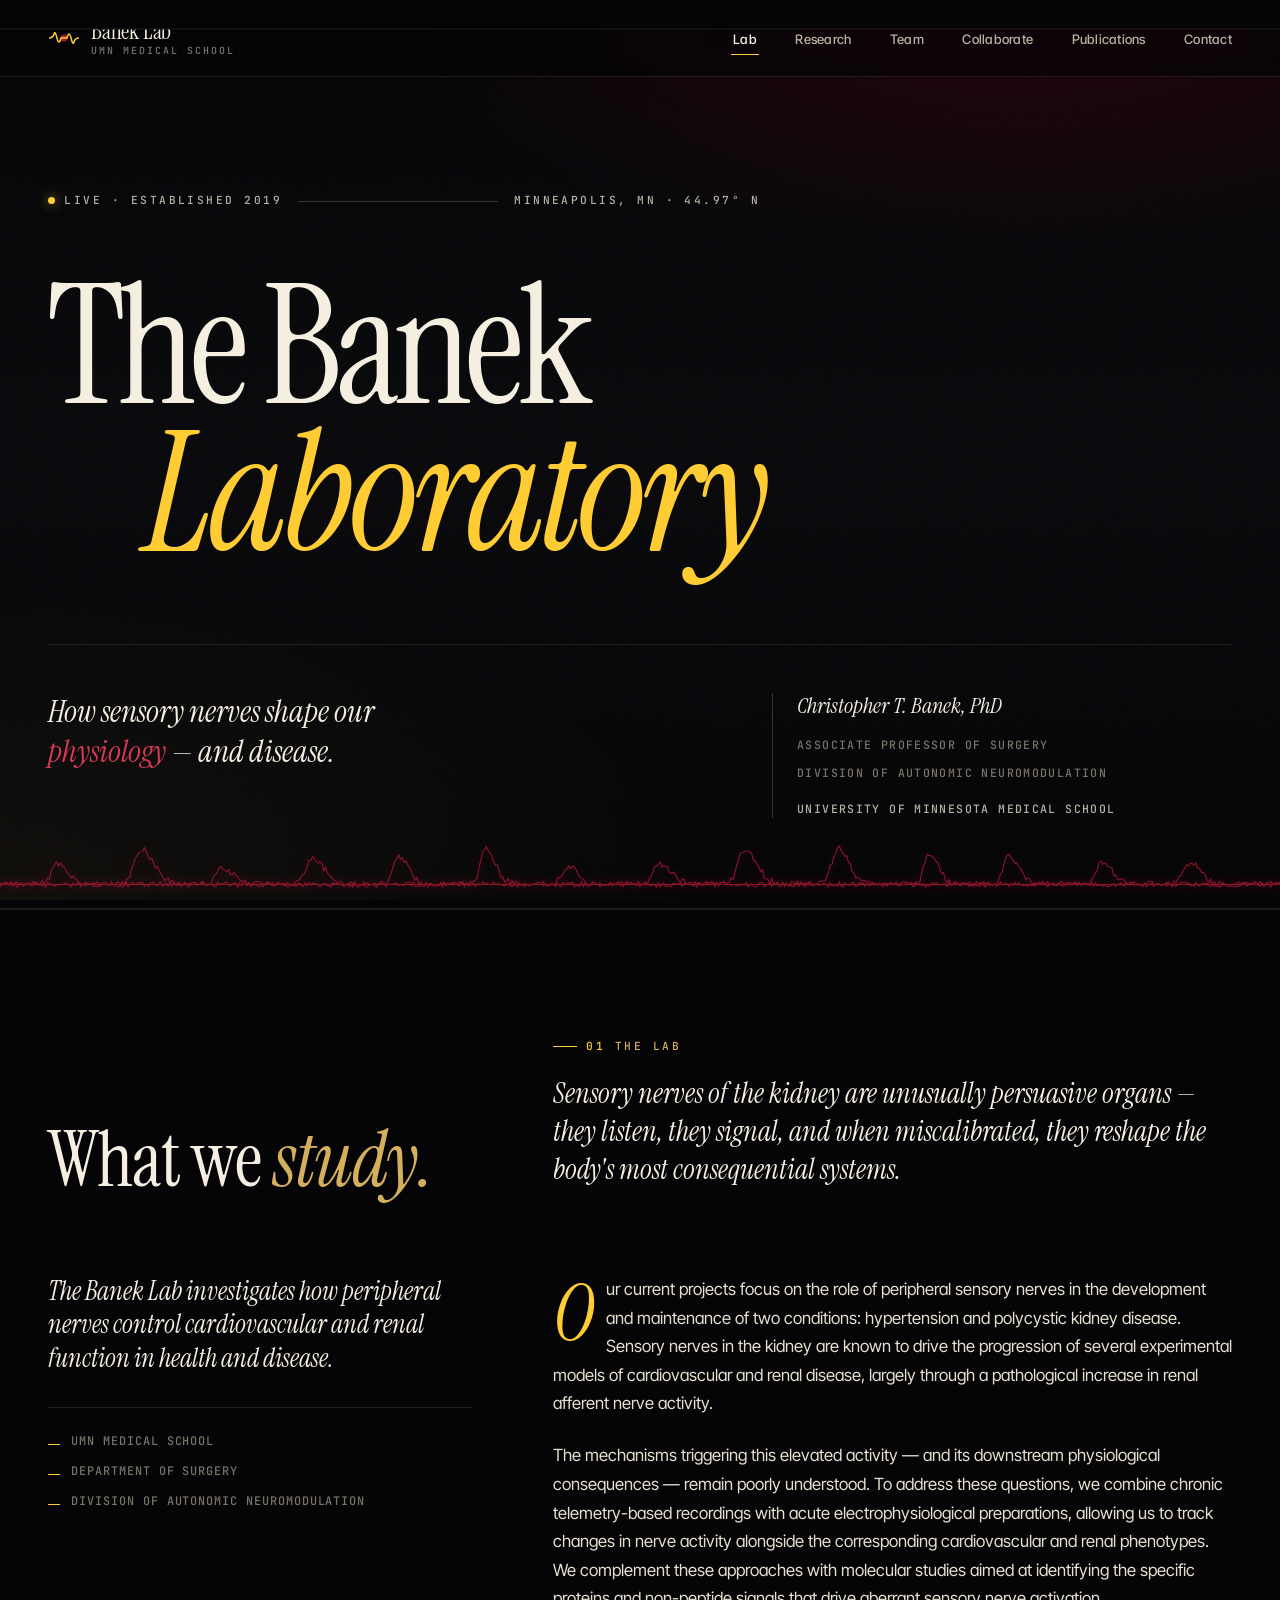
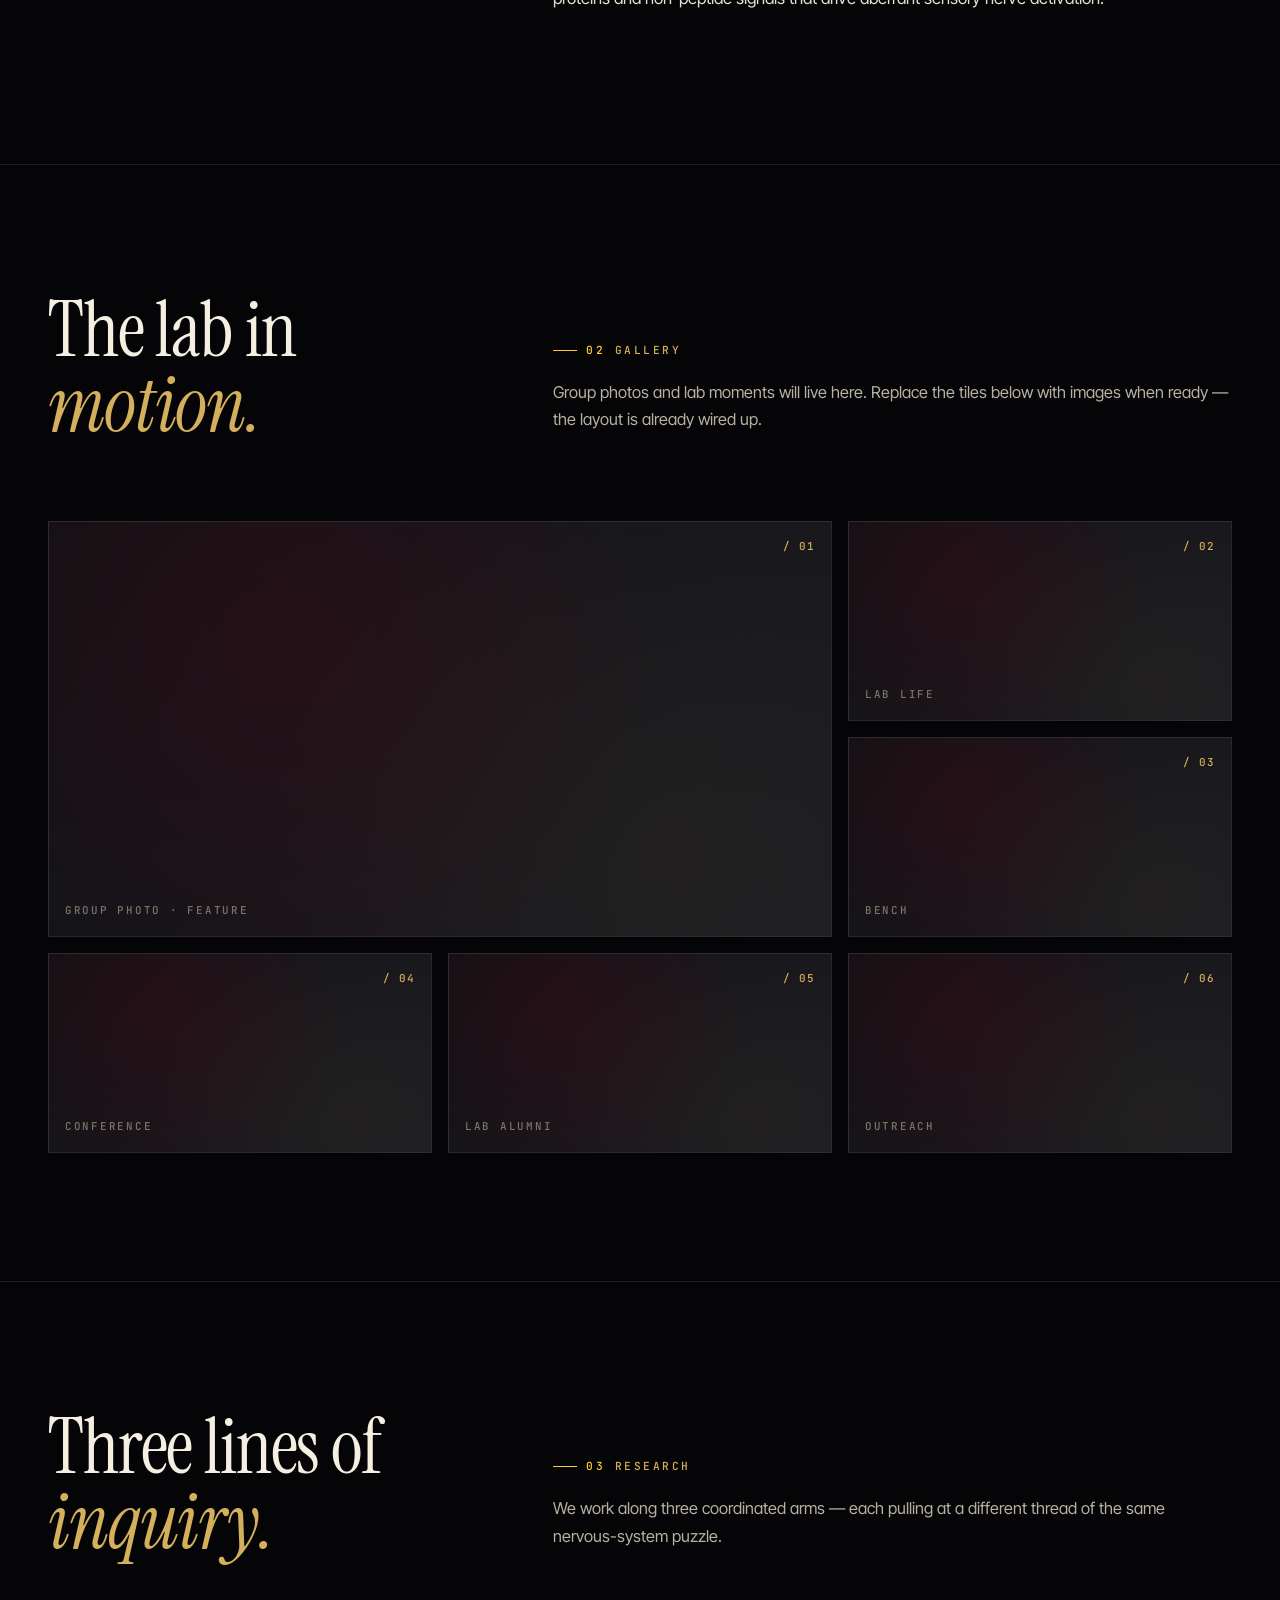
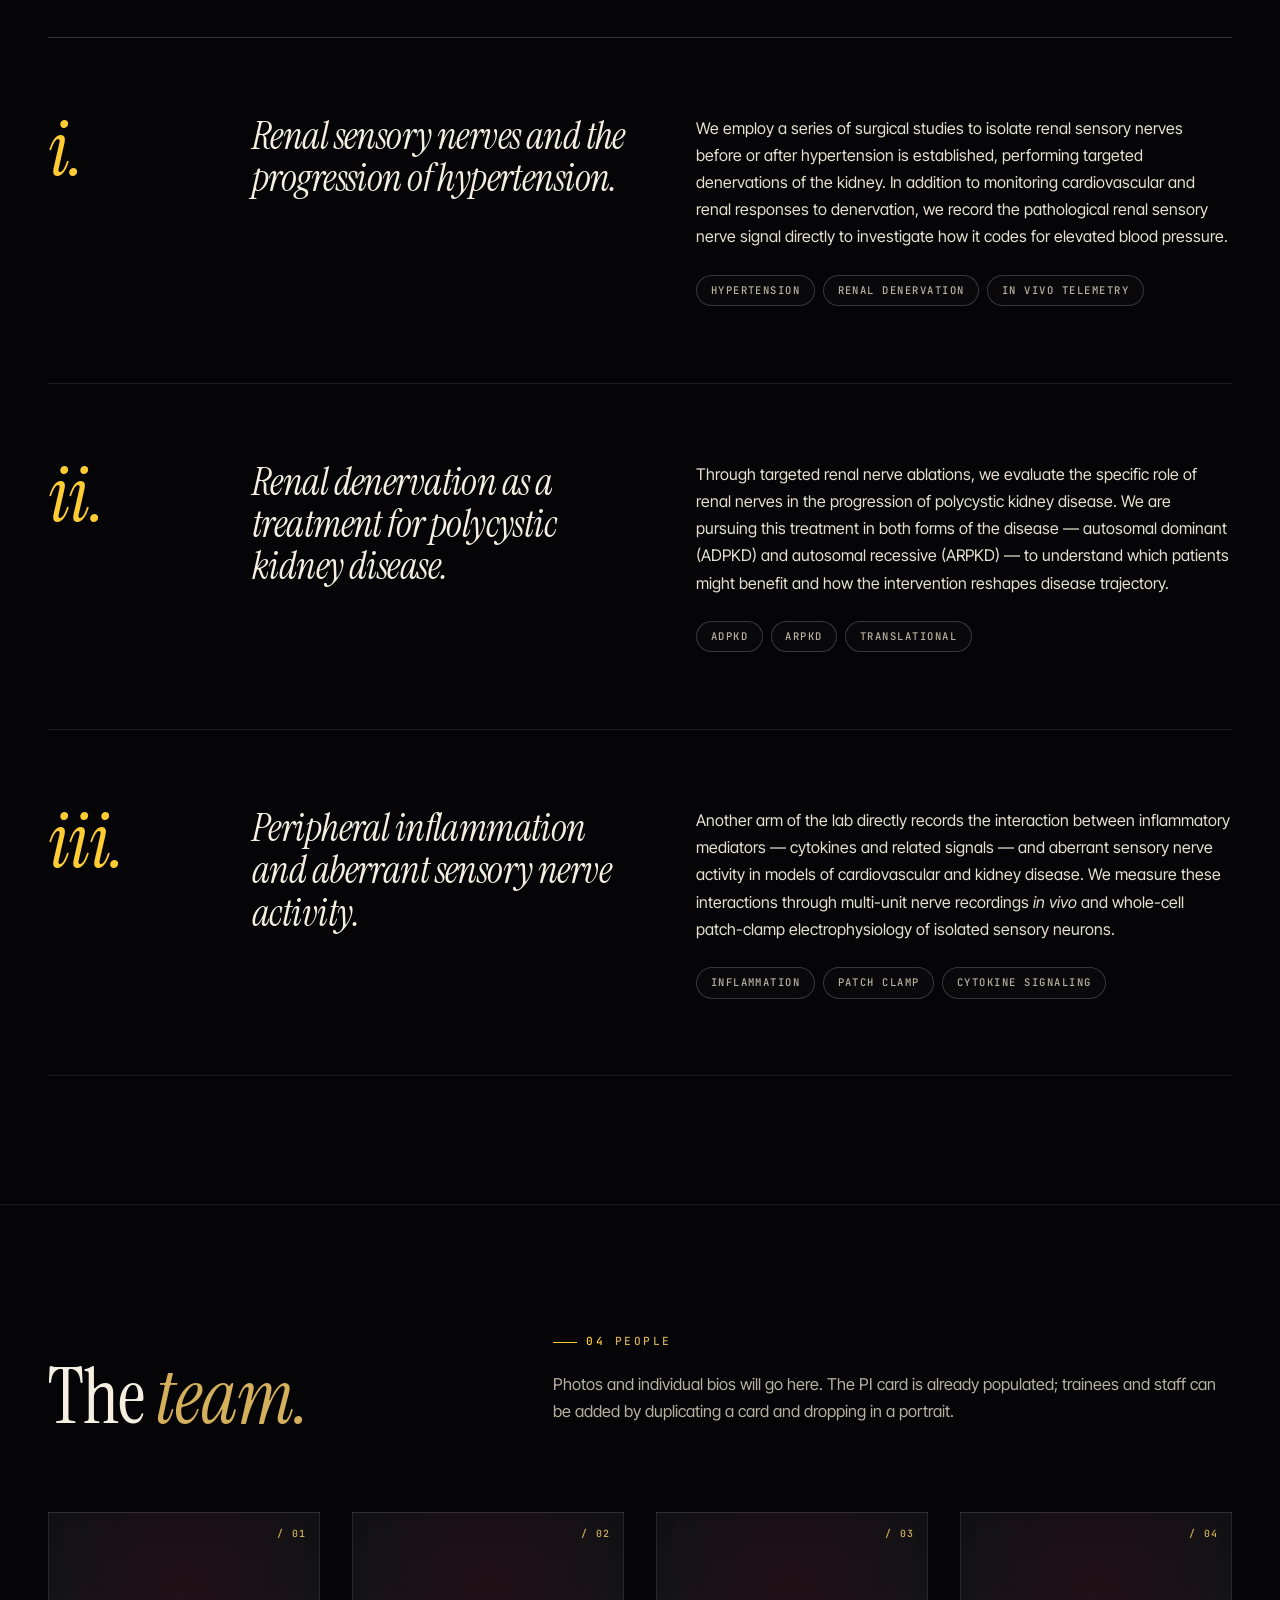
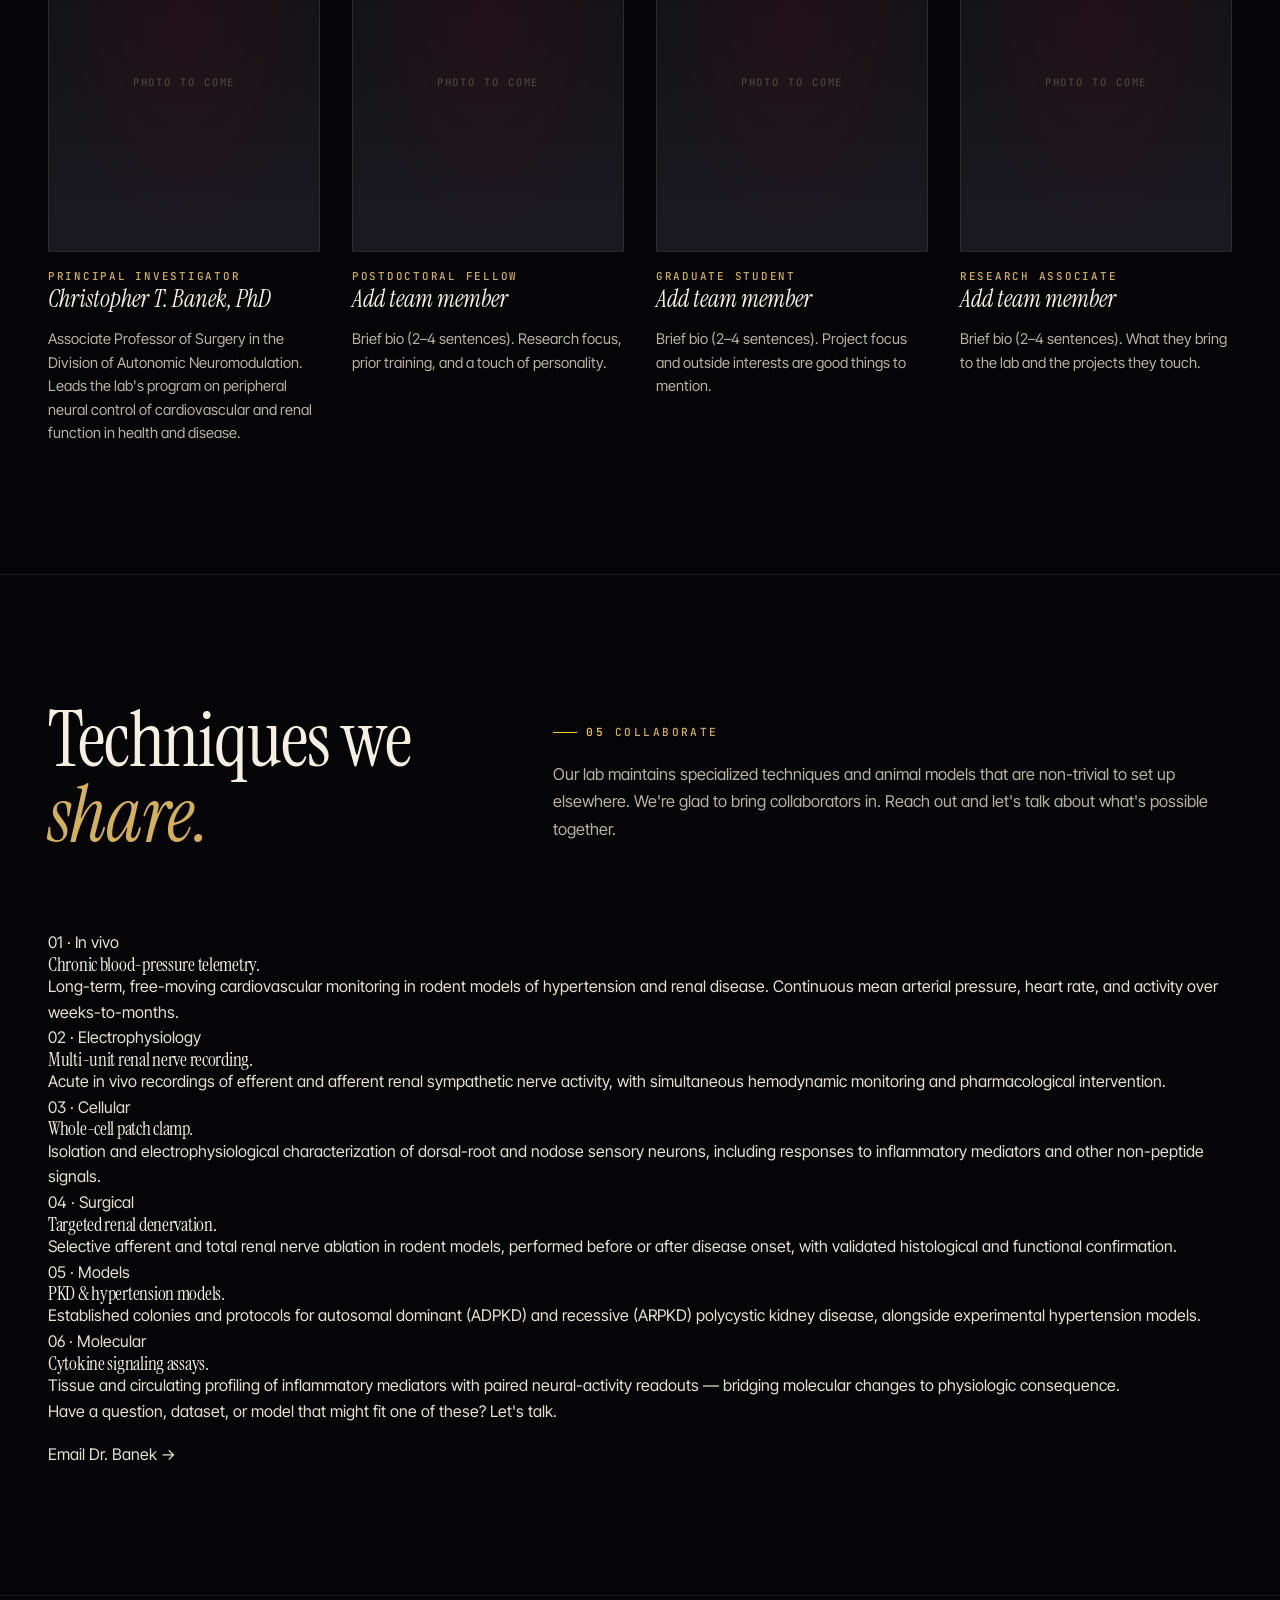
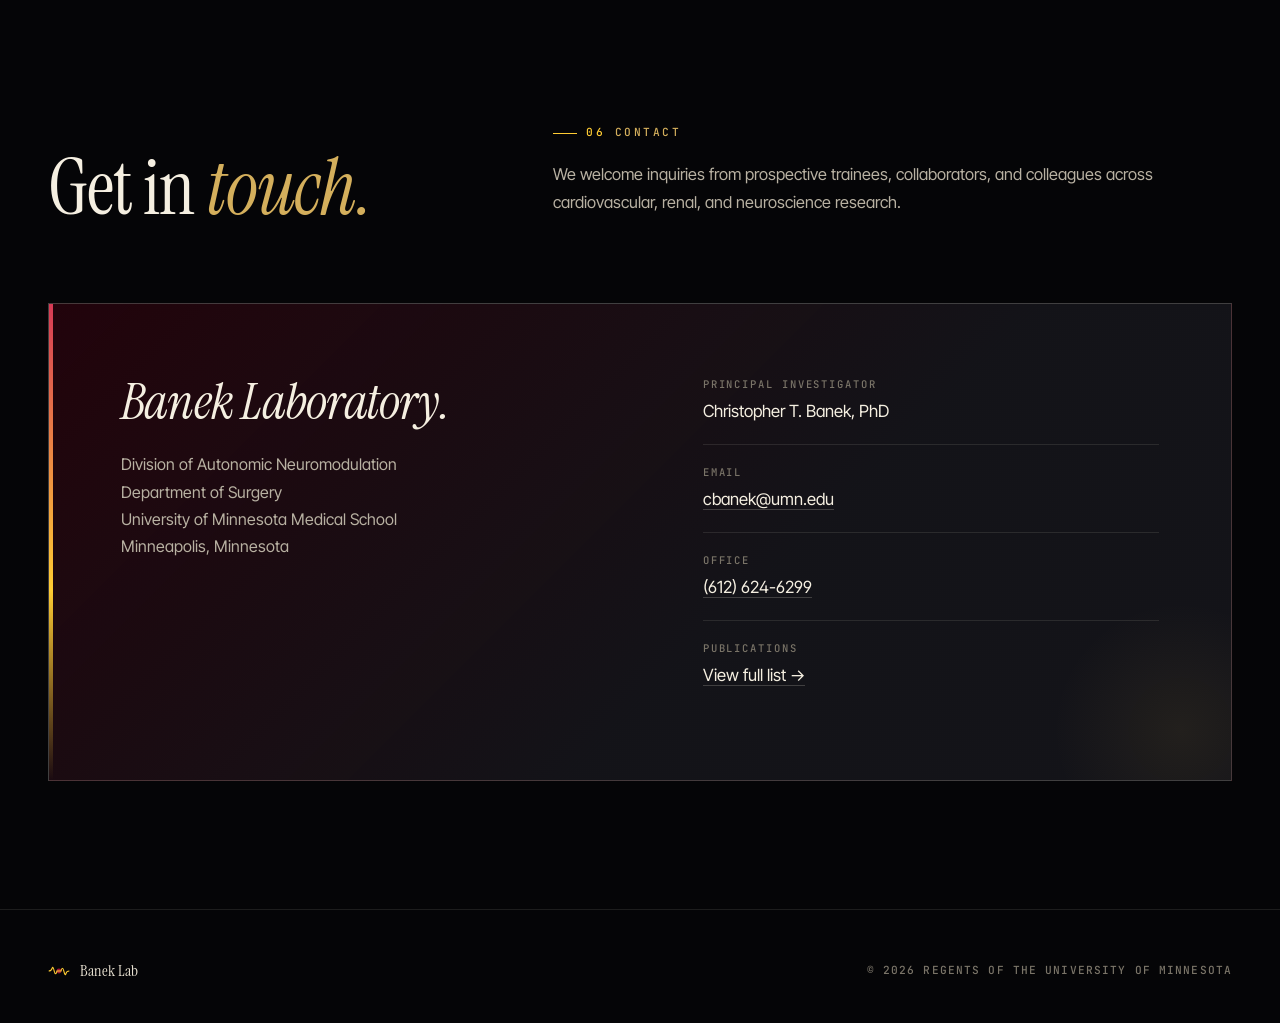
==== commit b207a30b: "Update index.v2.html" ====
--- a/index.html
+++ b/index.html
@@ -2,9 +2,10 @@
 <html lang="en">
   <head>
     <meta charset="utf-8" />
-    <meta name="viewport" content="width=device-width, initial-scale=1" />
+    <meta name="viewport" content="width=device-width, initial-scale=1, viewport-fit=cover" />
     <title>Banek Lab — Autonomic Neuromodulation in Cardiovascular &amp; Renal Disease</title>
-    <meta name="description" content="The Banek Lab at the University of Minnesota investigates how peripheral nerves control cardiovascular and renal function in health and disease — focused on hypertension and polycystic kidney disease." />
+    <meta name="description" content="The Banek Lab at the University of Minnesota investigates how sensory nerves shape physiology and disease — focused on hypertension and polycystic kidney disease." />
+    <meta name="theme-color" content="#050507" />
     <link rel="preconnect" href="https://fonts.googleapis.com" />
     <link rel="preconnect" href="https://fonts.gstatic.com" crossorigin />
     <link rel="stylesheet" href="https://fonts.googleapis.com/css2?family=Instrument+Serif:ital@0;1&family=Inter+Tight:wght@300;400;500;600&family=JetBrains+Mono:wght@400;500&display=swap" />
@@ -20,7 +21,7 @@
             <path d="M 1 16 Q 5 16 6 12 Q 7 8 9 16 Q 11 24 13 16 L 19 16 Q 21 8 23 16 Q 25 24 26 20 Q 27 16 31 16" />
           </svg>
           <span class="name">
-            Banek Lab
+            <span class="primary">Banek Lab</span>
             <span class="sub">UMN Medical School</span>
           </span>
         </a>
@@ -29,6 +30,7 @@
             <li><a href="#focus" class="active">Lab</a></li>
             <li><a href="#research">Research</a></li>
             <li><a href="#team">Team</a></li>
+            <li><a href="#collaborate">Collaborate</a></li>
             <li><a href="publications.html">Publications</a></li>
             <li><a href="#contact">Contact</a></li>
           </ul>
@@ -42,6 +44,7 @@
           <li><a href="#focus">Lab</a></li>
           <li><a href="#research">Research</a></li>
           <li><a href="#team">Team</a></li>
+          <li><a href="#collaborate">Collaborate</a></li>
           <li><a href="publications.html">Publications</a></li>
           <li><a href="#contact">Contact</a></li>
         </ul>
@@ -53,7 +56,7 @@
       <section class="hero">
         <div class="container">
           <div class="hero-meta">
-            <span><span class="ping" aria-hidden="true"></span> Live · Established 2023</span>
+            <span><span class="ping" aria-hidden="true"></span> Live · Established 2019</span>
             <span class="dash" aria-hidden="true"></span>
             <span>Minneapolis, MN · 44.97° N</span>
           </div>
@@ -65,8 +68,8 @@
 
           <div class="hero-grid">
             <p class="hero-tagline">
-              How peripheral nerves shape the heart and kidney —
-              <span class="pulse">in health,</span> and in disease.
+              How sensory nerves shape our
+              <span class="pulse">physiology</span> — and disease.
             </p>
 
             <div class="hero-pi">
@@ -78,11 +81,12 @@
           </div>
         </div>
 
-        <!-- Decorative waveform — hints at neural recordings -->
+        <!-- Sympathetic nerve burst recording — generated procedurally below -->
         <div class="waveform" aria-hidden="true">
-          <svg viewBox="0 0 1400 90" preserveAspectRatio="none">
-            <path class="gold" d="M0,45 L200,45 L210,30 L220,60 L230,40 L260,40 L270,20 L280,70 L290,40 L500,40 L510,25 L520,55 L530,42 L800,42 L810,28 L820,58 L830,40 L1100,40 L1110,18 L1120,65 L1130,42 L1400,42" />
-            <path d="M0,45 L160,45 L168,40 L172,52 L176,38 L180,55 L184,32 L188,60 L192,28 L196,52 L200,38 L204,48 L240,48 L250,30 L255,68 L260,15 L265,72 L270,28 L275,55 L280,42 L460,42 L468,38 L472,50 L476,35 L480,58 L484,28 L488,62 L492,30 L496,52 L500,40 L730,40 L738,35 L742,50 L746,32 L750,60 L754,25 L758,65 L762,30 L766,52 L770,42 L1050,42 L1058,38 L1062,52 L1066,30 L1070,62 L1074,22 L1078,68 L1082,28 L1086,55 L1090,40 L1400,40" />
+          <svg id="snaWave" viewBox="0 0 1400 110" preserveAspectRatio="none">
+            <line class="zero" x1="0" y1="80" x2="1400" y2="80" />
+            <path class="baseline" id="snaBaseline" />
+            <path class="bursts" id="snaBursts" />
           </svg>
         </div>
       </section>
@@ -151,7 +155,7 @@
             <div class="tile sm" data-label="Conference">
               <span class="corner">/ 04</span>
             </div>
-            <div class="tile sm" data-label="Teaching">
+            <div class="tile sm" data-label="Lab Alumni">
               <span class="corner">/ 05</span>
             </div>
             <div class="tile sm" data-label="Outreach">
@@ -293,13 +297,88 @@
         </div>
       </section>
 
+      <!-- ======= COLLABORATE ======= -->
+      <section id="collaborate">
+        <div class="container">
+          <div class="section-head">
+            <h2>Techniques we <em>share.</em></h2>
+            <div class="meta">
+              <span class="eyebrow"><span class="num">05</span> Collaborate</span>
+              <p style="color: var(--bone-2); font-size: 1.02rem; line-height: 1.7;">
+                Our lab maintains specialized techniques and animal models that are non-trivial to set up elsewhere. We're glad to bring collaborators in. Reach out and let's talk about what's possible together.
+              </p>
+            </div>
+          </div>
+
+          <div class="collab-grid">
+            <article class="skill">
+              <span class="skill-num">01 · In vivo</span>
+              <h3 class="skill-name">Chronic blood-pressure telemetry.</h3>
+              <p class="skill-desc">
+                Long-term, free-moving cardiovascular monitoring in rodent models of hypertension and renal disease. Continuous mean arterial pressure, heart rate, and activity over weeks-to-months.
+              </p>
+            </article>
+
+            <article class="skill">
+              <span class="skill-num">02 · Electrophysiology</span>
+              <h3 class="skill-name">Multi-unit renal nerve recording.</h3>
+              <p class="skill-desc">
+                Acute in vivo recordings of efferent and afferent renal sympathetic nerve activity, with simultaneous hemodynamic monitoring and pharmacological intervention.
+              </p>
+            </article>
+
+            <article class="skill">
+              <span class="skill-num">03 · Cellular</span>
+              <h3 class="skill-name">Whole-cell patch clamp.</h3>
+              <p class="skill-desc">
+                Isolation and electrophysiological characterization of dorsal-root and nodose sensory neurons, including responses to inflammatory mediators and other non-peptide signals.
+              </p>
+            </article>
+
+            <article class="skill">
+              <span class="skill-num">04 · Surgical</span>
+              <h3 class="skill-name">Targeted renal denervation.</h3>
+              <p class="skill-desc">
+                Selective afferent and total renal nerve ablation in rodent models, performed before or after disease onset, with validated histological and functional confirmation.
+              </p>
+            </article>
+
+            <article class="skill">
+              <span class="skill-num">05 · Models</span>
+              <h3 class="skill-name">PKD &amp; hypertension models.</h3>
+              <p class="skill-desc">
+                Established colonies and protocols for autosomal dominant (ADPKD) and recessive (ARPKD) polycystic kidney disease, alongside experimental hypertension models.
+              </p>
+            </article>
+
+            <article class="skill">
+              <span class="skill-num">06 · Molecular</span>
+              <h3 class="skill-name">Cytokine signaling assays.</h3>
+              <p class="skill-desc">
+                Tissue and circulating profiling of inflammatory mediators with paired neural-activity readouts — bridging molecular changes to physiologic consequence.
+              </p>
+            </article>
+          </div>
+
+          <div class="collab-cta">
+            <p class="cta-text">
+              Have a question, dataset, or model that might fit one of these? Let's talk.
+            </p>
+            <a href="mailto:cbanek@umn.edu?subject=Collaboration%20inquiry" class="cta-btn">
+              <span>Email Dr. Banek</span>
+              <span class="arrow" aria-hidden="true">→</span>
+            </a>
+          </div>
+        </div>
+      </section>
+
       <!-- ======= CONTACT ======= -->
       <section id="contact">
         <div class="container">
           <div class="section-head">
             <h2>Get in <em>touch.</em></h2>
             <div class="meta">
-              <span class="eyebrow"><span class="num">05</span> Contact</span>
+              <span class="eyebrow"><span class="num">06</span> Contact</span>
               <p style="color: var(--bone-2); font-size: 1.02rem; line-height: 1.7;">
                 We welcome inquiries from prospective trainees, collaborators, and colleagues across cardiovascular, renal, and neuroscience research.
               </p>
@@ -372,10 +451,16 @@
         })
       );
 
-      // Active nav link based on scroll position
-      const sections = ["focus", "research", "team", "contact"];
+      // Active nav link based on scroll
+      const sections = ["focus", "research", "team", "collaborate", "contact"];
       const navLinks = document.querySelectorAll(".nav-links a");
+      const siteHeader = document.querySelector(".site-header");
       window.addEventListener("scroll", () => {
+        // Toggle scrolled class so the header gets a translucent look
+        // only after the user has scrolled away from the top
+        if (siteHeader) {
+          siteHeader.classList.toggle("scrolled", window.scrollY > 8);
+        }
         let current = "focus";
         for (const id of sections) {
           const el = document.getElementById(id);
@@ -388,6 +473,80 @@
           a.classList.toggle("active", href === "#" + current);
         });
       });
+
+      // ============================================================
+      // Sympathetic nerve activity (SNA) waveform — pulse-synchronous
+      // bursts on a baseline of low-amplitude background neural noise.
+      // Emulates a real raw-rectified RSNA / MSNA recording.
+      // ============================================================
+      (function drawSNA() {
+        const W = 1400, H = 110;
+        const ZERO = 80;            // y-coordinate of the zero baseline
+        const NOISE_AMP = 4;        // background neural noise amplitude (px)
+        const BURST_INTERVAL = 95;  // px between bursts ≈ heart rate
+        const BURST_JITTER = 18;    // ± px random offset per burst
+        const STEP = 2;             // x sampling resolution (px)
+
+        // Deterministic pseudo-random so the waveform looks the same
+        // every reload (no flicker, no surprises)
+        let seed = 137;
+        const rand = () => {
+          seed = (seed * 9301 + 49297) % 233280;
+          return seed / 233280;
+        };
+
+        // ----- 1. Generate burst positions and individual amplitudes -----
+        const bursts = [];
+        for (let x = 60; x < W - 30; x += BURST_INTERVAL) {
+          const cx = x + (rand() - 0.5) * BURST_JITTER;
+          // Bursts vary 18 → 52 px tall (modest variability, like real SNA)
+          const amp = 18 + rand() * 34;
+          // Burst shape parameters — asymmetric envelope (fast rise, slower decay)
+          const riseW = 7 + rand() * 4;   // half-width of rising edge
+          const fallW = 14 + rand() * 6;  // half-width of falling edge
+          bursts.push({ cx, amp, riseW, fallW });
+        }
+
+        // ----- 2. Sample the rectified envelope across the trace -----
+        const env = []; // {x, y} samples
+        for (let x = 0; x <= W; x += STEP) {
+          // Background noise — small zero-mean jitter
+          let v = (rand() - 0.5) * NOISE_AMP * 2;
+
+          // Add contribution from each nearby burst (gaussian-like envelope)
+          for (const b of bursts) {
+            const dx = x - b.cx;
+            // Asymmetric envelope: rising side narrower, falling side wider
+            const w = dx < 0 ? b.riseW : b.fallW;
+            const k = dx / w;
+            const contrib = b.amp * Math.exp(-k * k);
+            v += contrib;
+          }
+
+          // Rectified — neural recordings are always shown above zero
+          if (v < 0) v = 0;
+          env.push({ x, y: ZERO - v });
+        }
+
+        // ----- 3. Build SVG paths -----
+        // Filled rectified-envelope path (the bursts)
+        let burstPath = `M 0 ${ZERO} `;
+        for (const p of env) burstPath += `L ${p.x} ${p.y.toFixed(2)} `;
+        burstPath += `L ${W} ${ZERO} Z`;
+
+        // Background "raw" trace (unrectified jitter, gold thread)
+        // — for visual texture only, sits behind the bursts
+        let basePath = "";
+        seed = 421; // re-seed for a different noise pattern
+        for (let x = 0; x <= W; x += STEP) {
+          const j = (rand() - 0.5) * NOISE_AMP * 1.6;
+          const y = ZERO + j;
+          basePath += (x === 0 ? "M " : "L ") + x + " " + y.toFixed(2) + " ";
+        }
+
+        document.getElementById("snaBursts").setAttribute("d", burstPath);
+        document.getElementById("snaBaseline").setAttribute("d", basePath);
+      })();
     </script>
   </body>
 </html>
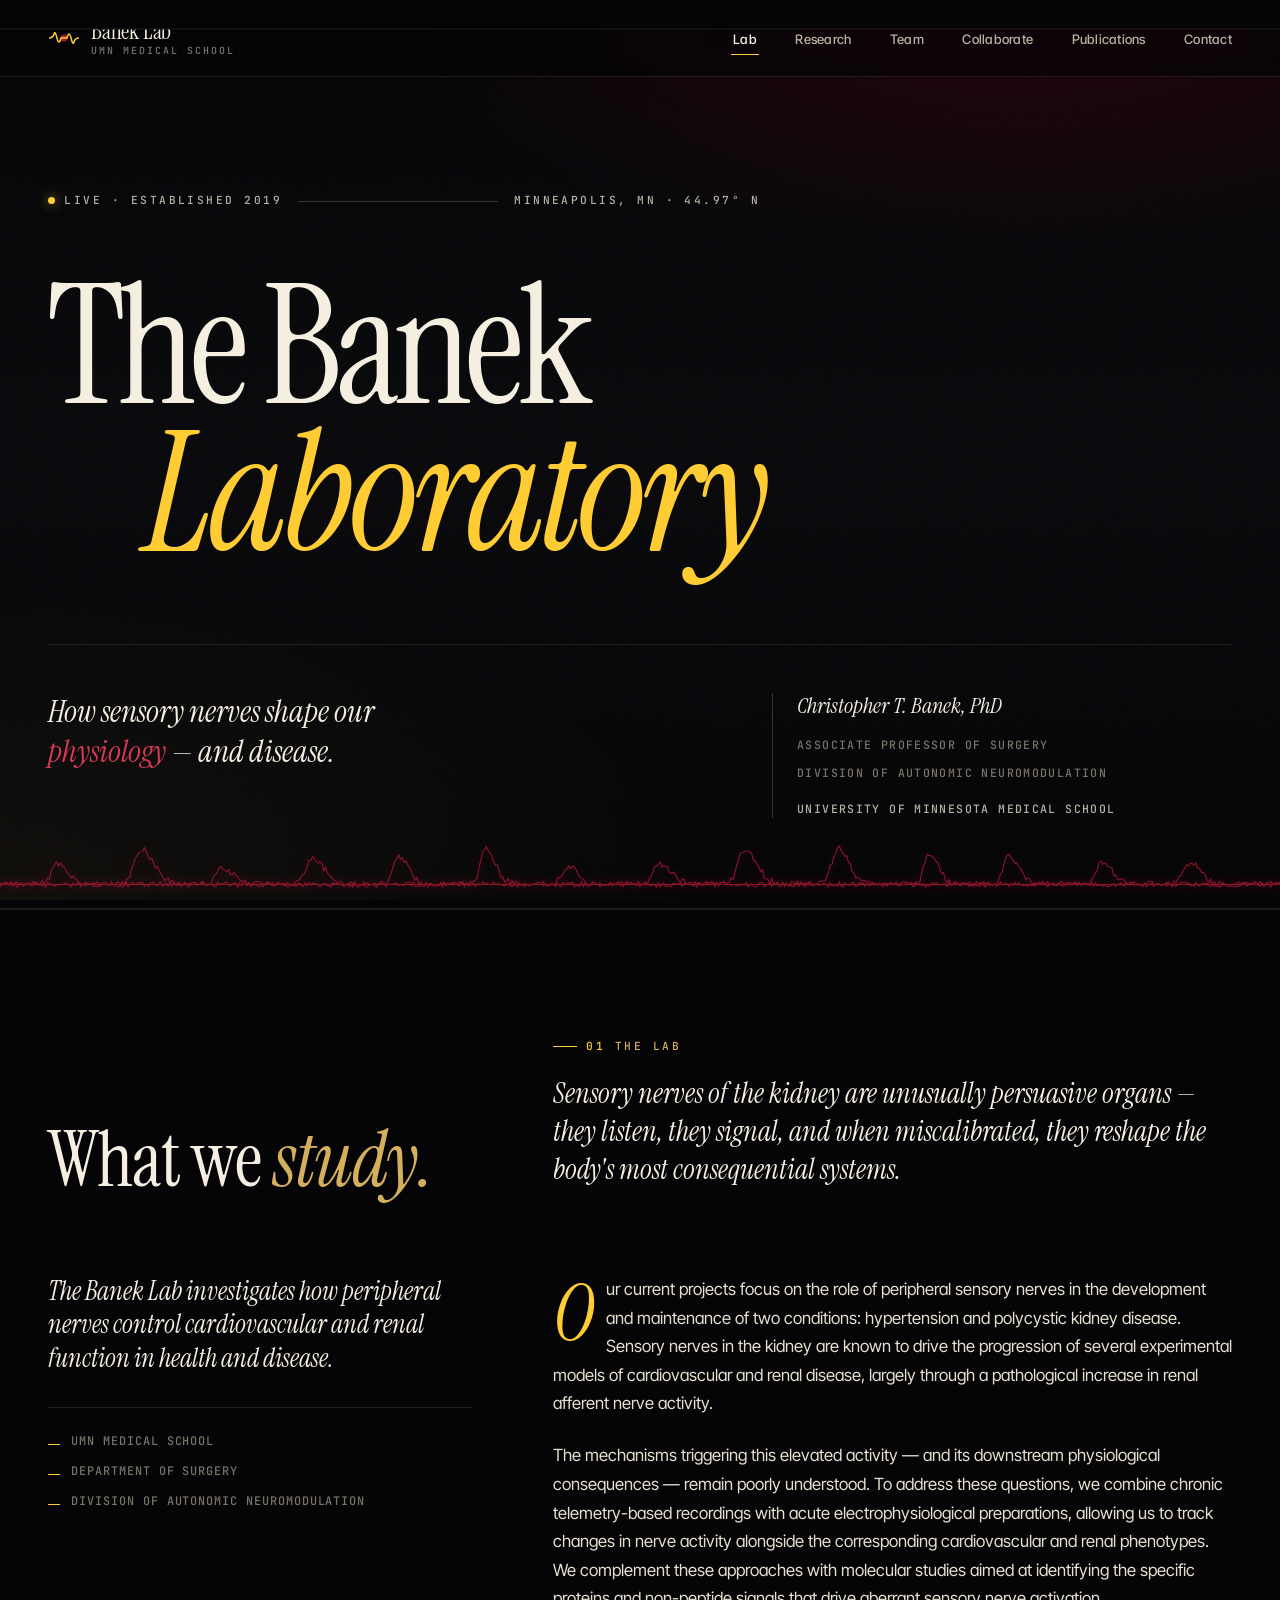
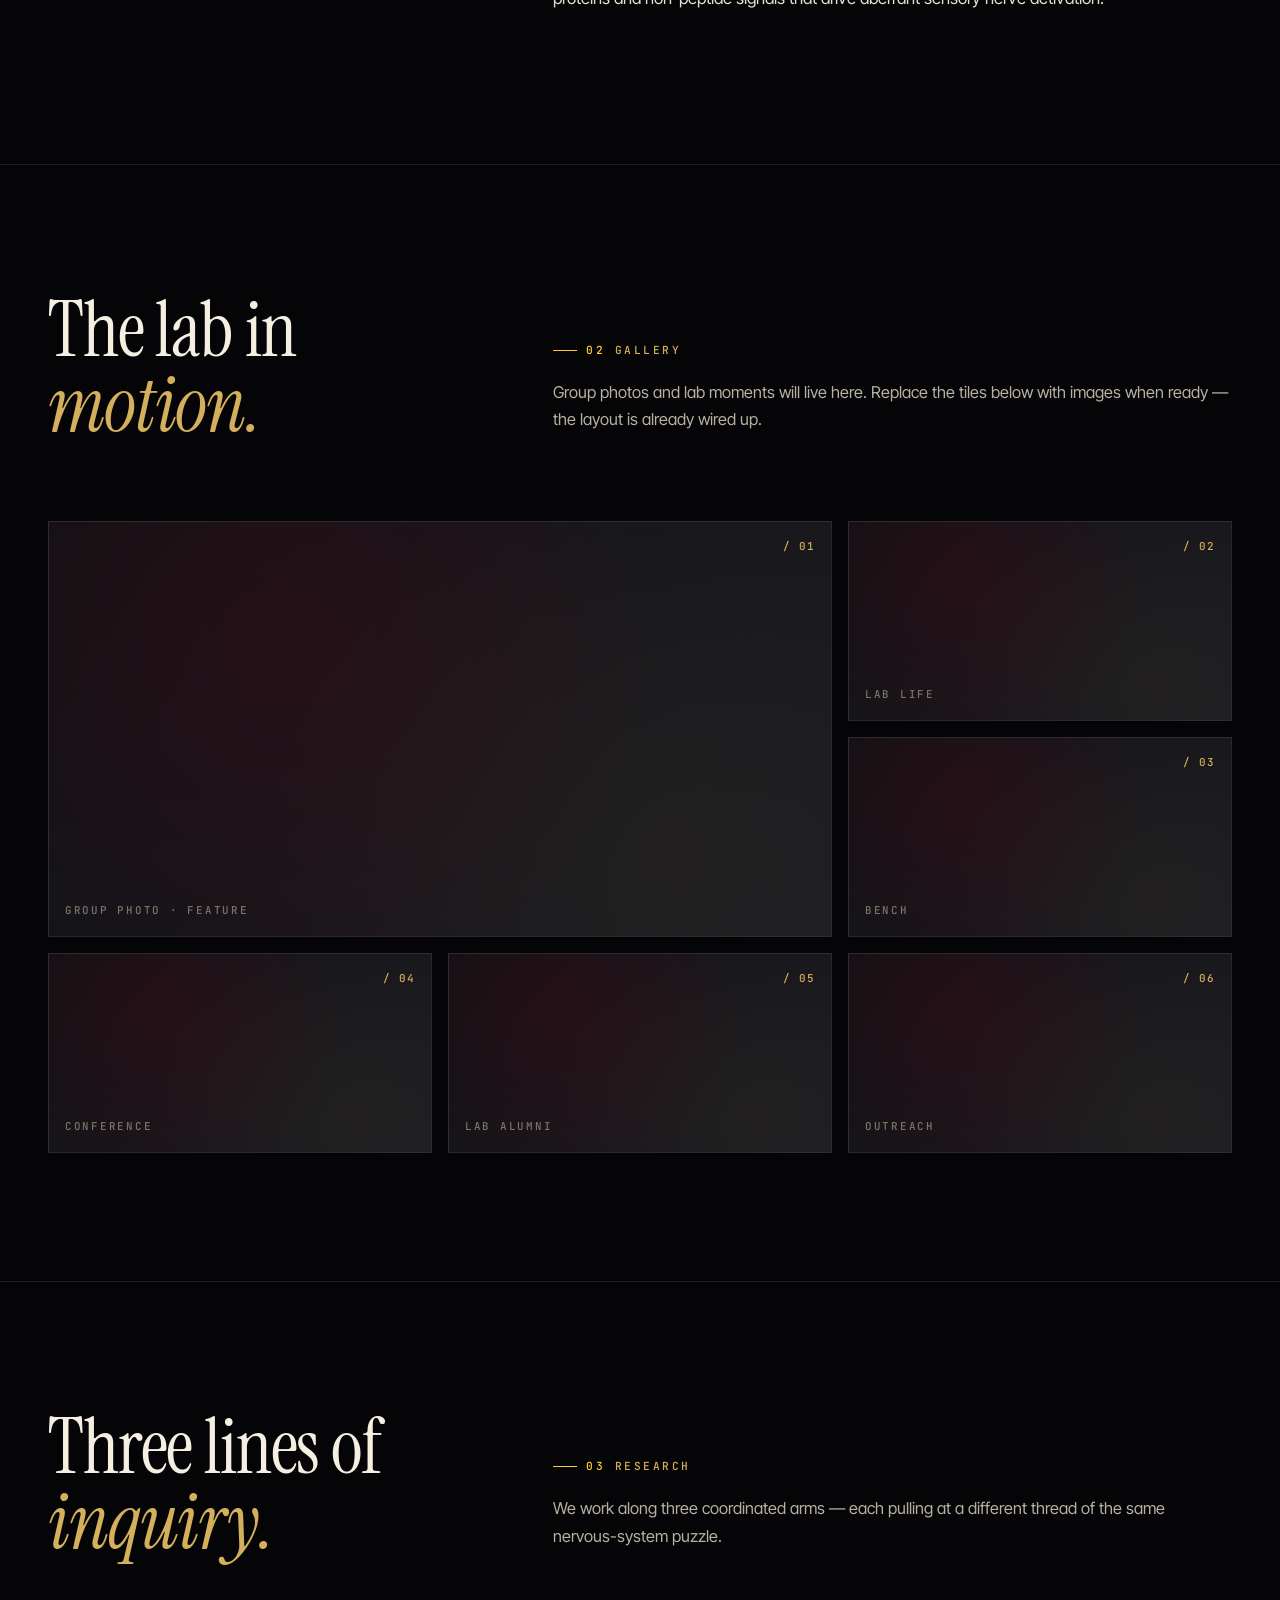
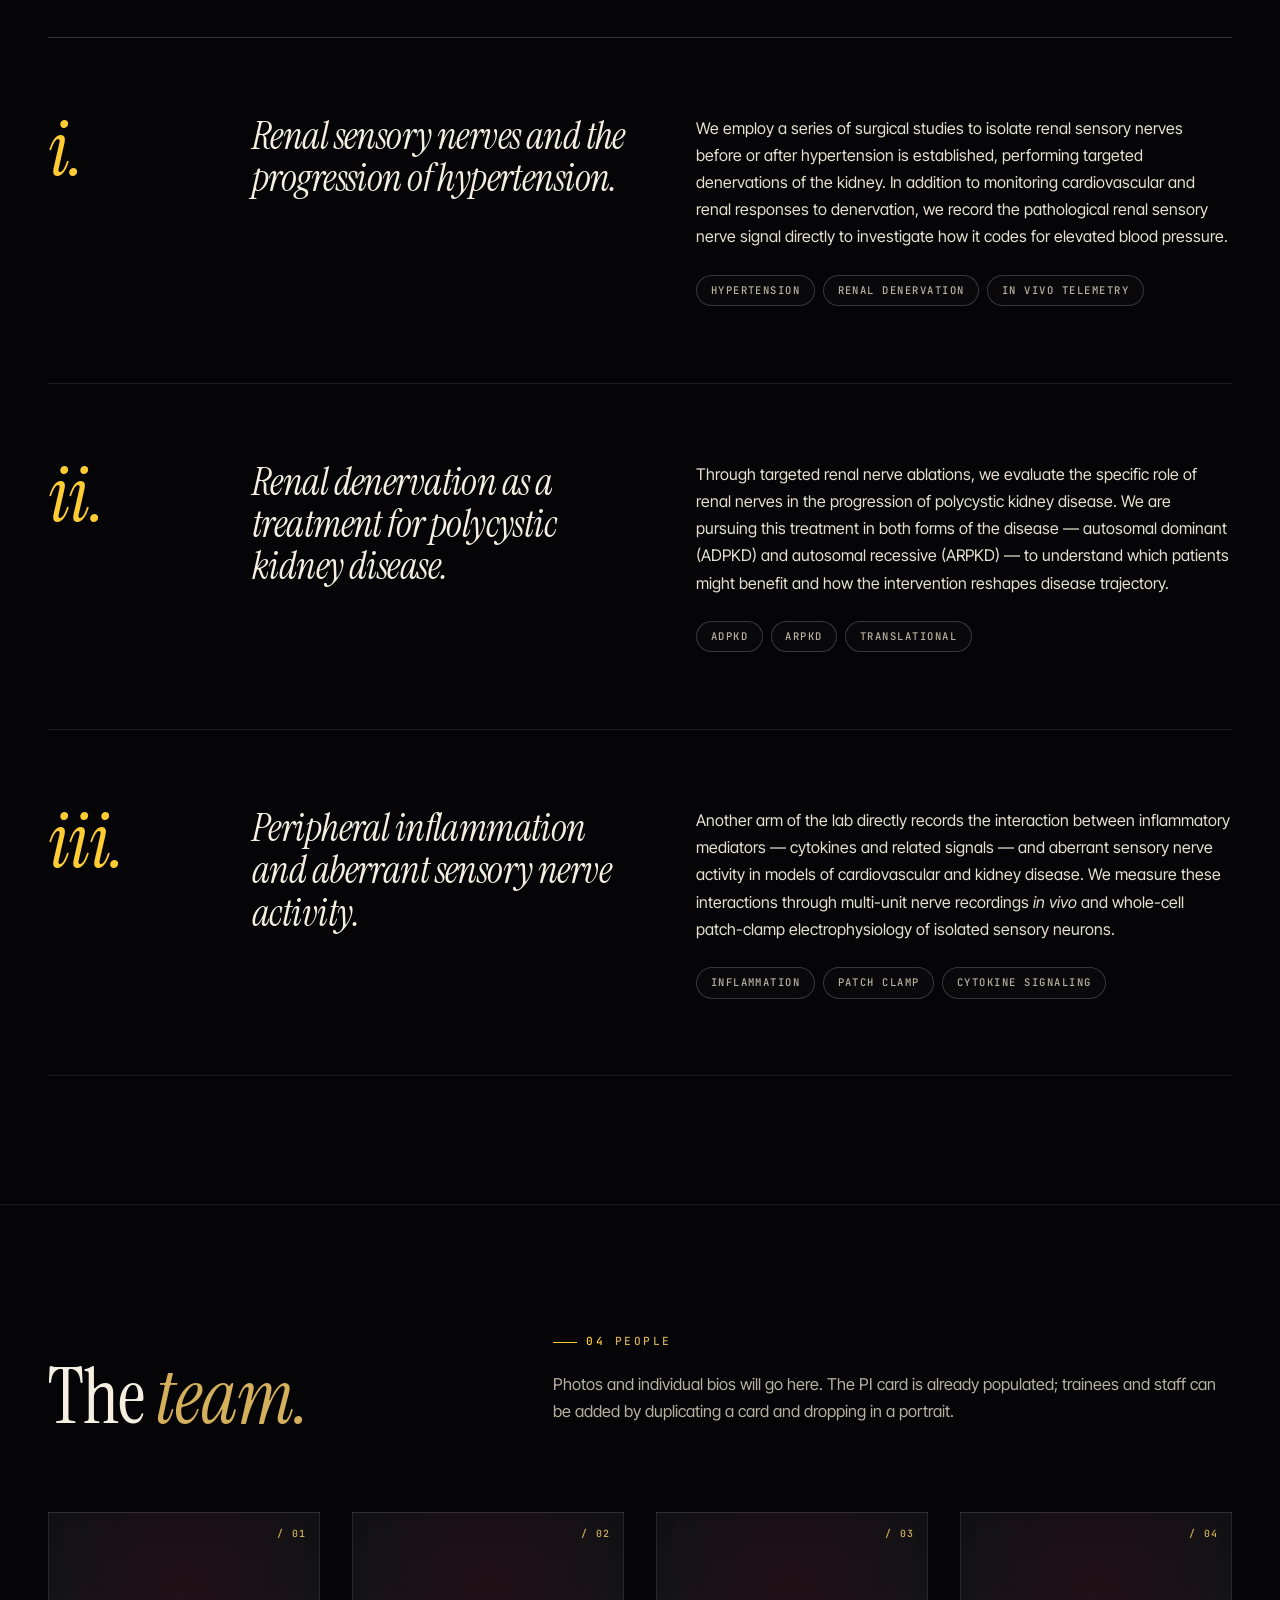
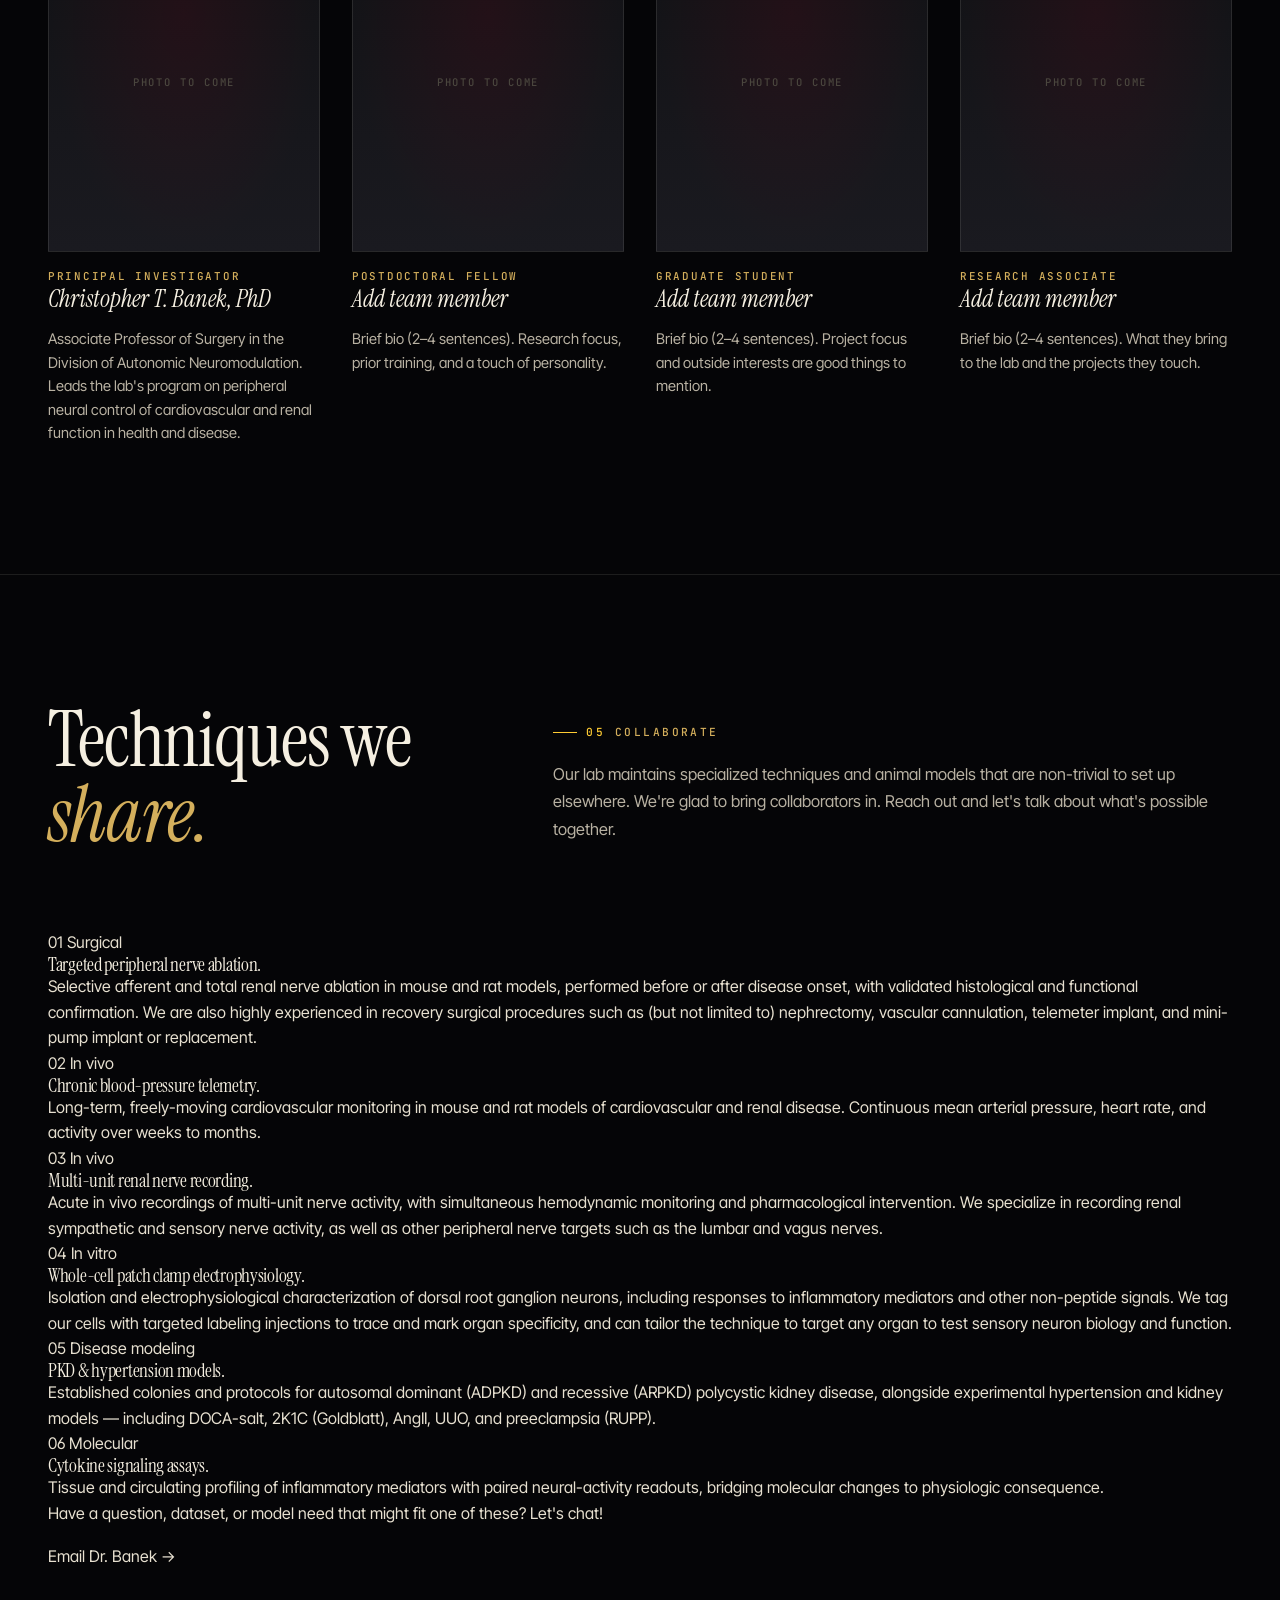
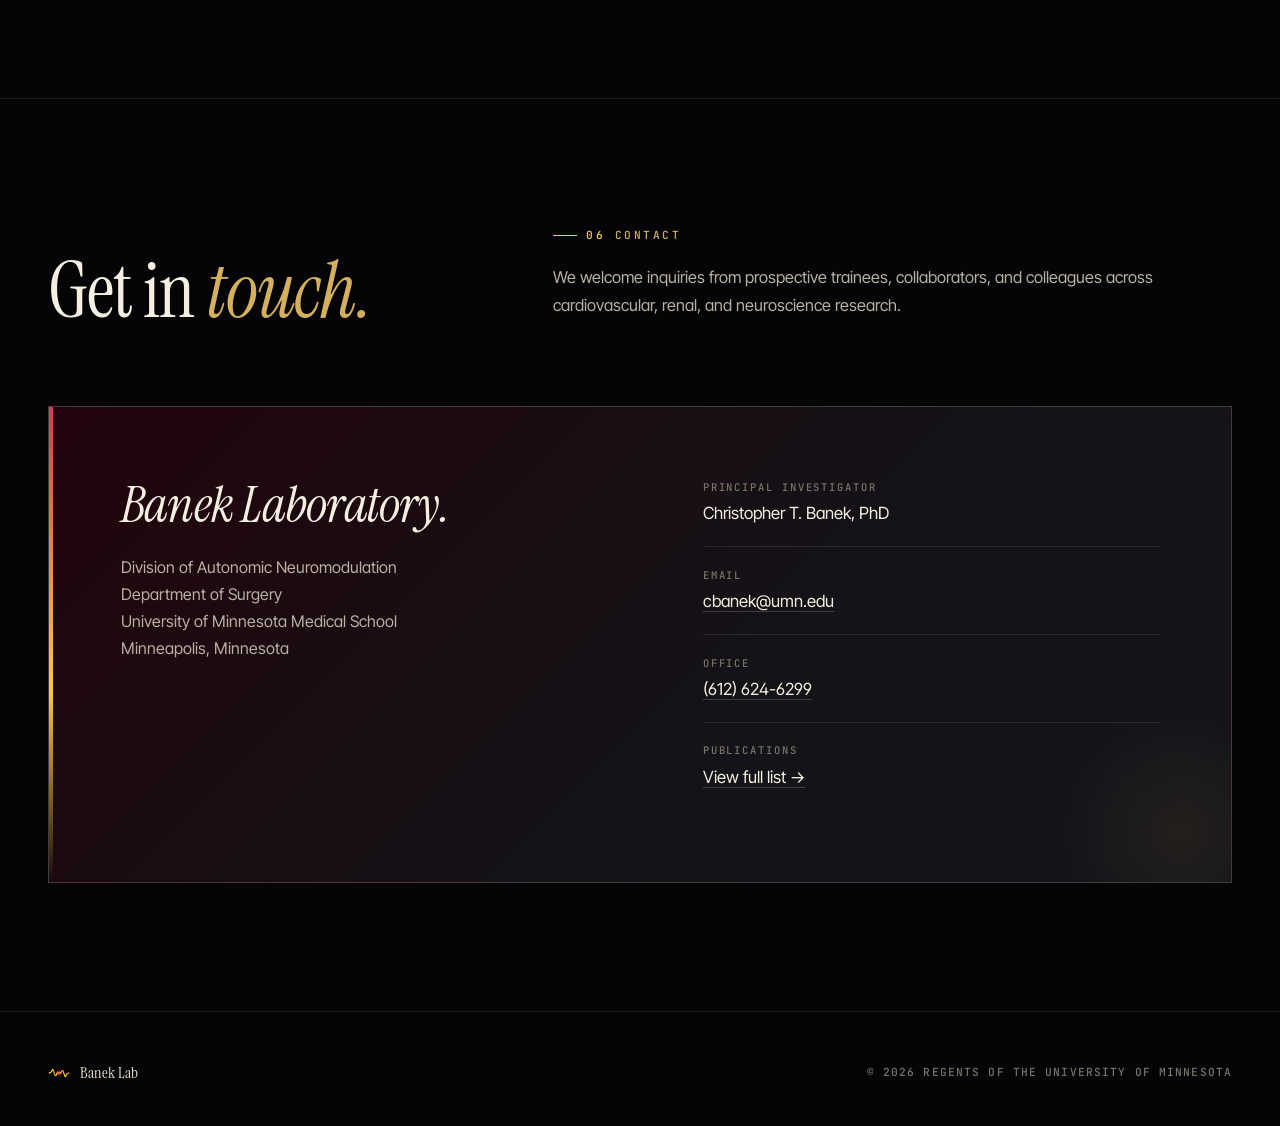
==== commit 7d42721d: "Update index..v3.html" ====
--- a/index.html
+++ b/index.html
@@ -244,7 +244,7 @@
             <article class="member">
               <div class="photo">
                 <span class="corner">/ 01</span>
-                <!-- <img src="images/banek.jpg" alt="Christopher T. Banek, PhD" /> -->
+                <img src="images/Principal_Investigator_Banek.jpg" alt="Christopher T. Banek, PhD" onerror="this.style.display='none'" />
               </div>
               <div>
                 <div class="role">Principal Investigator</div>
@@ -312,57 +312,81 @@
 
           <div class="collab-grid">
             <article class="skill">
-              <span class="skill-num">01 · In vivo</span>
+              <div class="skill-meta">
+                <span class="skill-num">01</span>
+                <span class="skill-cat">Surgical</span>
+              </div>
+              <div class="skill-divider" aria-hidden="true"></div>
+              <h3 class="skill-name">Targeted peripheral nerve ablation.</h3>
+              <p class="skill-desc">
+                Selective afferent and total renal nerve ablation in mouse and rat models, performed before or after disease onset, with validated histological and functional confirmation. We are also highly experienced in recovery surgical procedures such as (but not limited to) nephrectomy, vascular cannulation, telemeter implant, and mini-pump implant or replacement.
+              </p>
+            </article>
+
+            <article class="skill">
+              <div class="skill-meta">
+                <span class="skill-num">02</span>
+                <span class="skill-cat">In vivo</span>
+              </div>
+              <div class="skill-divider" aria-hidden="true"></div>
               <h3 class="skill-name">Chronic blood-pressure telemetry.</h3>
               <p class="skill-desc">
-                Long-term, free-moving cardiovascular monitoring in rodent models of hypertension and renal disease. Continuous mean arterial pressure, heart rate, and activity over weeks-to-months.
+                Long-term, freely-moving cardiovascular monitoring in mouse and rat models of cardiovascular and renal disease. Continuous mean arterial pressure, heart rate, and activity over weeks to months.
               </p>
             </article>
 
             <article class="skill">
-              <span class="skill-num">02 · Electrophysiology</span>
+              <div class="skill-meta">
+                <span class="skill-num">03</span>
+                <span class="skill-cat">In vivo</span>
+              </div>
+              <div class="skill-divider" aria-hidden="true"></div>
               <h3 class="skill-name">Multi-unit renal nerve recording.</h3>
               <p class="skill-desc">
-                Acute in vivo recordings of efferent and afferent renal sympathetic nerve activity, with simultaneous hemodynamic monitoring and pharmacological intervention.
+                Acute in vivo recordings of multi-unit nerve activity, with simultaneous hemodynamic monitoring and pharmacological intervention. We specialize in recording renal sympathetic and sensory nerve activity, as well as other peripheral nerve targets such as the lumbar and vagus nerves.
               </p>
             </article>
 
             <article class="skill">
-              <span class="skill-num">03 · Cellular</span>
-              <h3 class="skill-name">Whole-cell patch clamp.</h3>
+              <div class="skill-meta">
+                <span class="skill-num">04</span>
+                <span class="skill-cat">In vitro</span>
+              </div>
+              <div class="skill-divider" aria-hidden="true"></div>
+              <h3 class="skill-name">Whole-cell patch clamp electrophysiology.</h3>
               <p class="skill-desc">
-                Isolation and electrophysiological characterization of dorsal-root and nodose sensory neurons, including responses to inflammatory mediators and other non-peptide signals.
+                Isolation and electrophysiological characterization of dorsal root ganglion neurons, including responses to inflammatory mediators and other non-peptide signals. We tag our cells with targeted labeling injections to trace and mark organ specificity, and can tailor the technique to target any organ to test sensory neuron biology and function.
               </p>
             </article>
 
             <article class="skill">
-              <span class="skill-num">04 · Surgical</span>
-              <h3 class="skill-name">Targeted renal denervation.</h3>
-              <p class="skill-desc">
-                Selective afferent and total renal nerve ablation in rodent models, performed before or after disease onset, with validated histological and functional confirmation.
-              </p>
-            </article>
-
-            <article class="skill">
-              <span class="skill-num">05 · Models</span>
+              <div class="skill-meta">
+                <span class="skill-num">05</span>
+                <span class="skill-cat">Disease modeling</span>
+              </div>
+              <div class="skill-divider" aria-hidden="true"></div>
               <h3 class="skill-name">PKD &amp; hypertension models.</h3>
               <p class="skill-desc">
-                Established colonies and protocols for autosomal dominant (ADPKD) and recessive (ARPKD) polycystic kidney disease, alongside experimental hypertension models.
+                Established colonies and protocols for autosomal dominant (ADPKD) and recessive (ARPKD) polycystic kidney disease, alongside experimental hypertension and kidney models — including DOCA-salt, 2K1C (Goldblatt), AngII, UUO, and preeclampsia (RUPP).
               </p>
             </article>
 
             <article class="skill">
-              <span class="skill-num">06 · Molecular</span>
+              <div class="skill-meta">
+                <span class="skill-num">06</span>
+                <span class="skill-cat">Molecular</span>
+              </div>
+              <div class="skill-divider" aria-hidden="true"></div>
               <h3 class="skill-name">Cytokine signaling assays.</h3>
               <p class="skill-desc">
-                Tissue and circulating profiling of inflammatory mediators with paired neural-activity readouts — bridging molecular changes to physiologic consequence.
+                Tissue and circulating profiling of inflammatory mediators with paired neural-activity readouts, bridging molecular changes to physiologic consequence.
               </p>
             </article>
           </div>
 
           <div class="collab-cta">
             <p class="cta-text">
-              Have a question, dataset, or model that might fit one of these? Let's talk.
+              Have a question, dataset, or model need that might fit one of these? Let's chat!
             </p>
             <a href="mailto:cbanek@umn.edu?subject=Collaboration%20inquiry" class="cta-btn">
               <span>Email Dr. Banek</span>
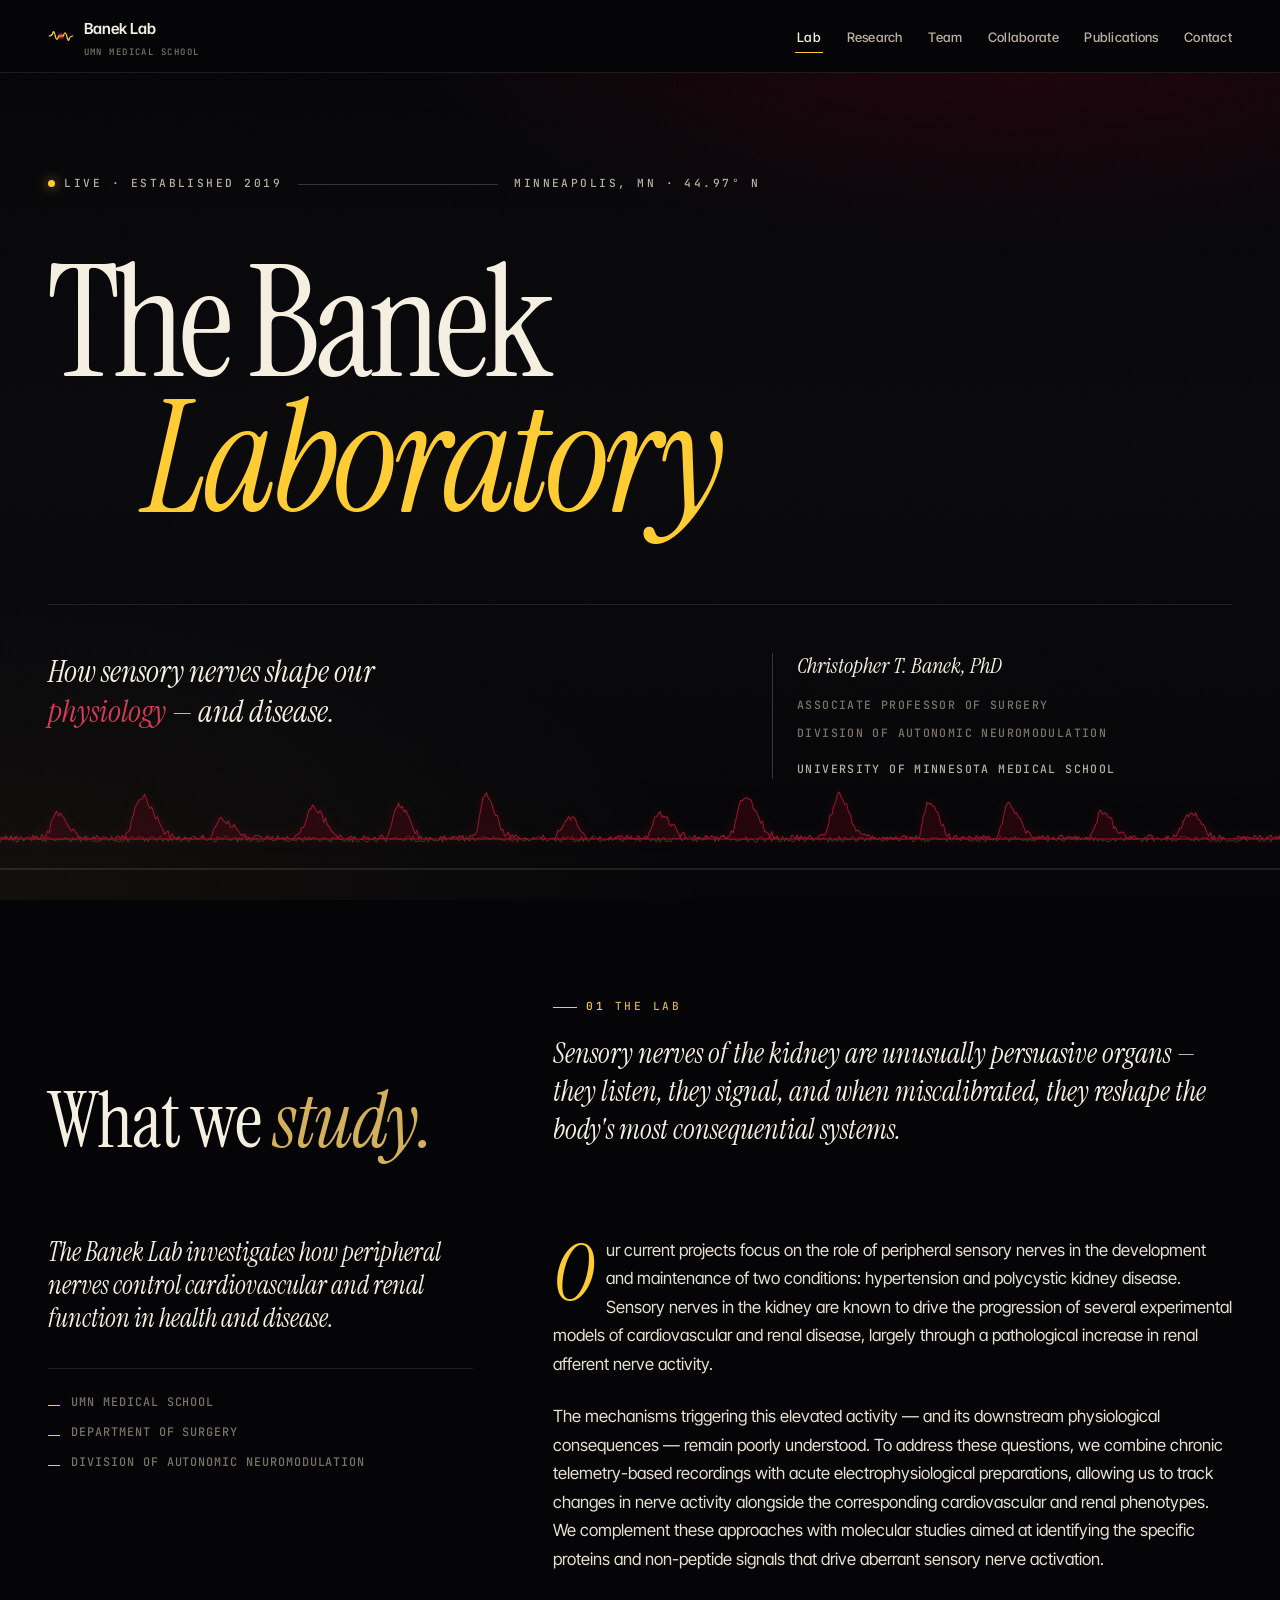
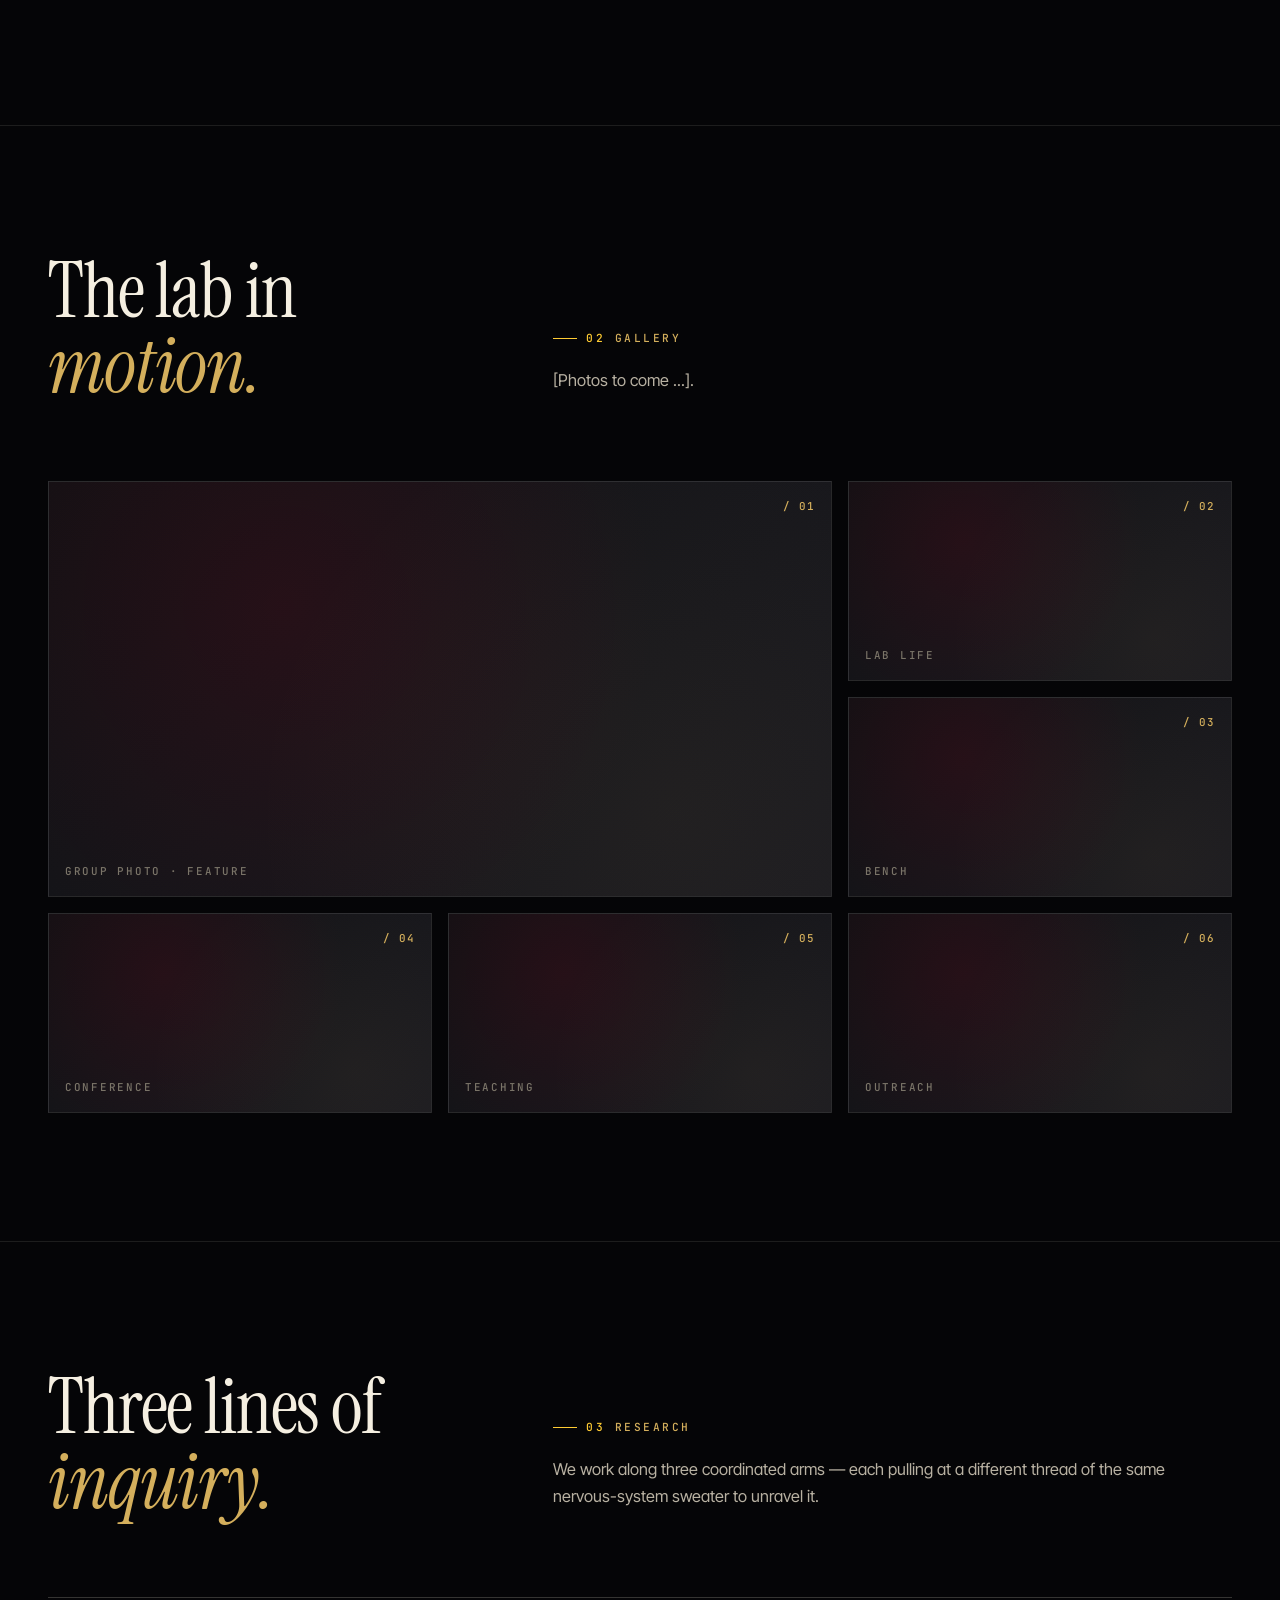
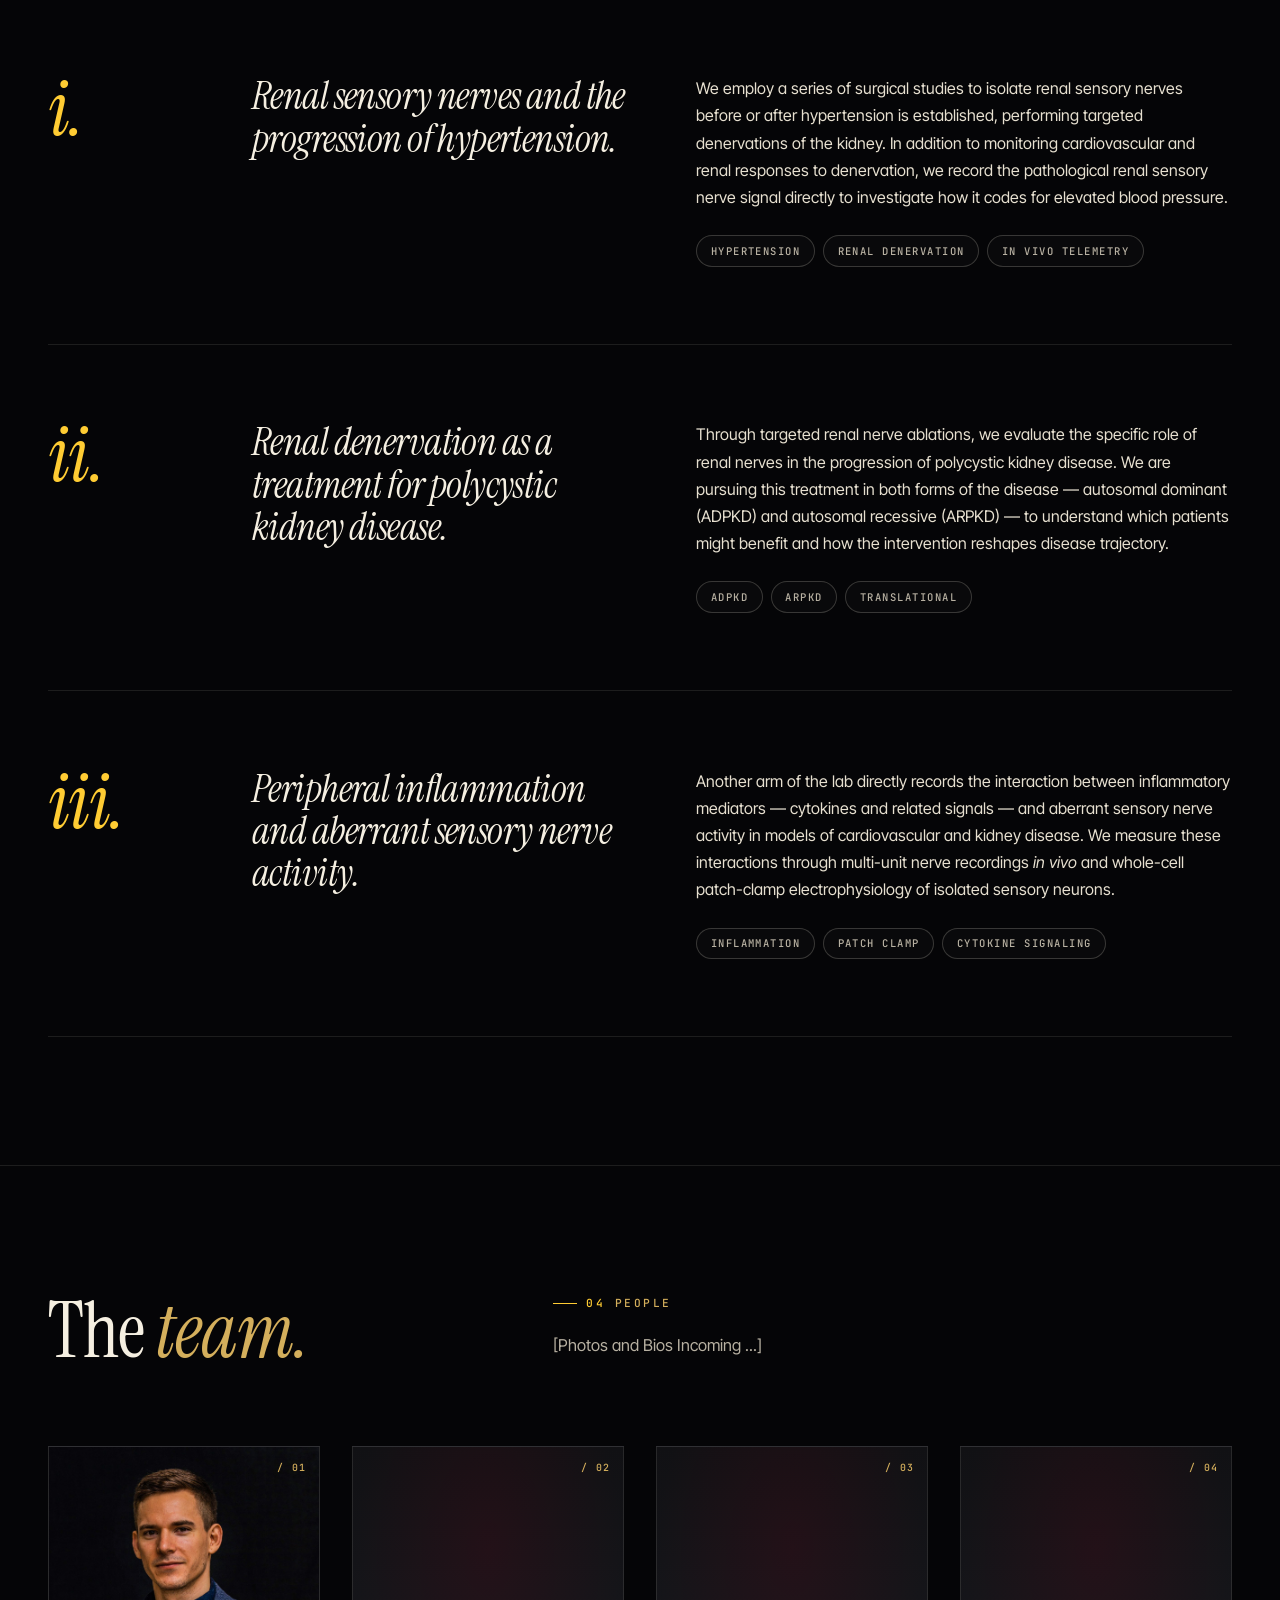
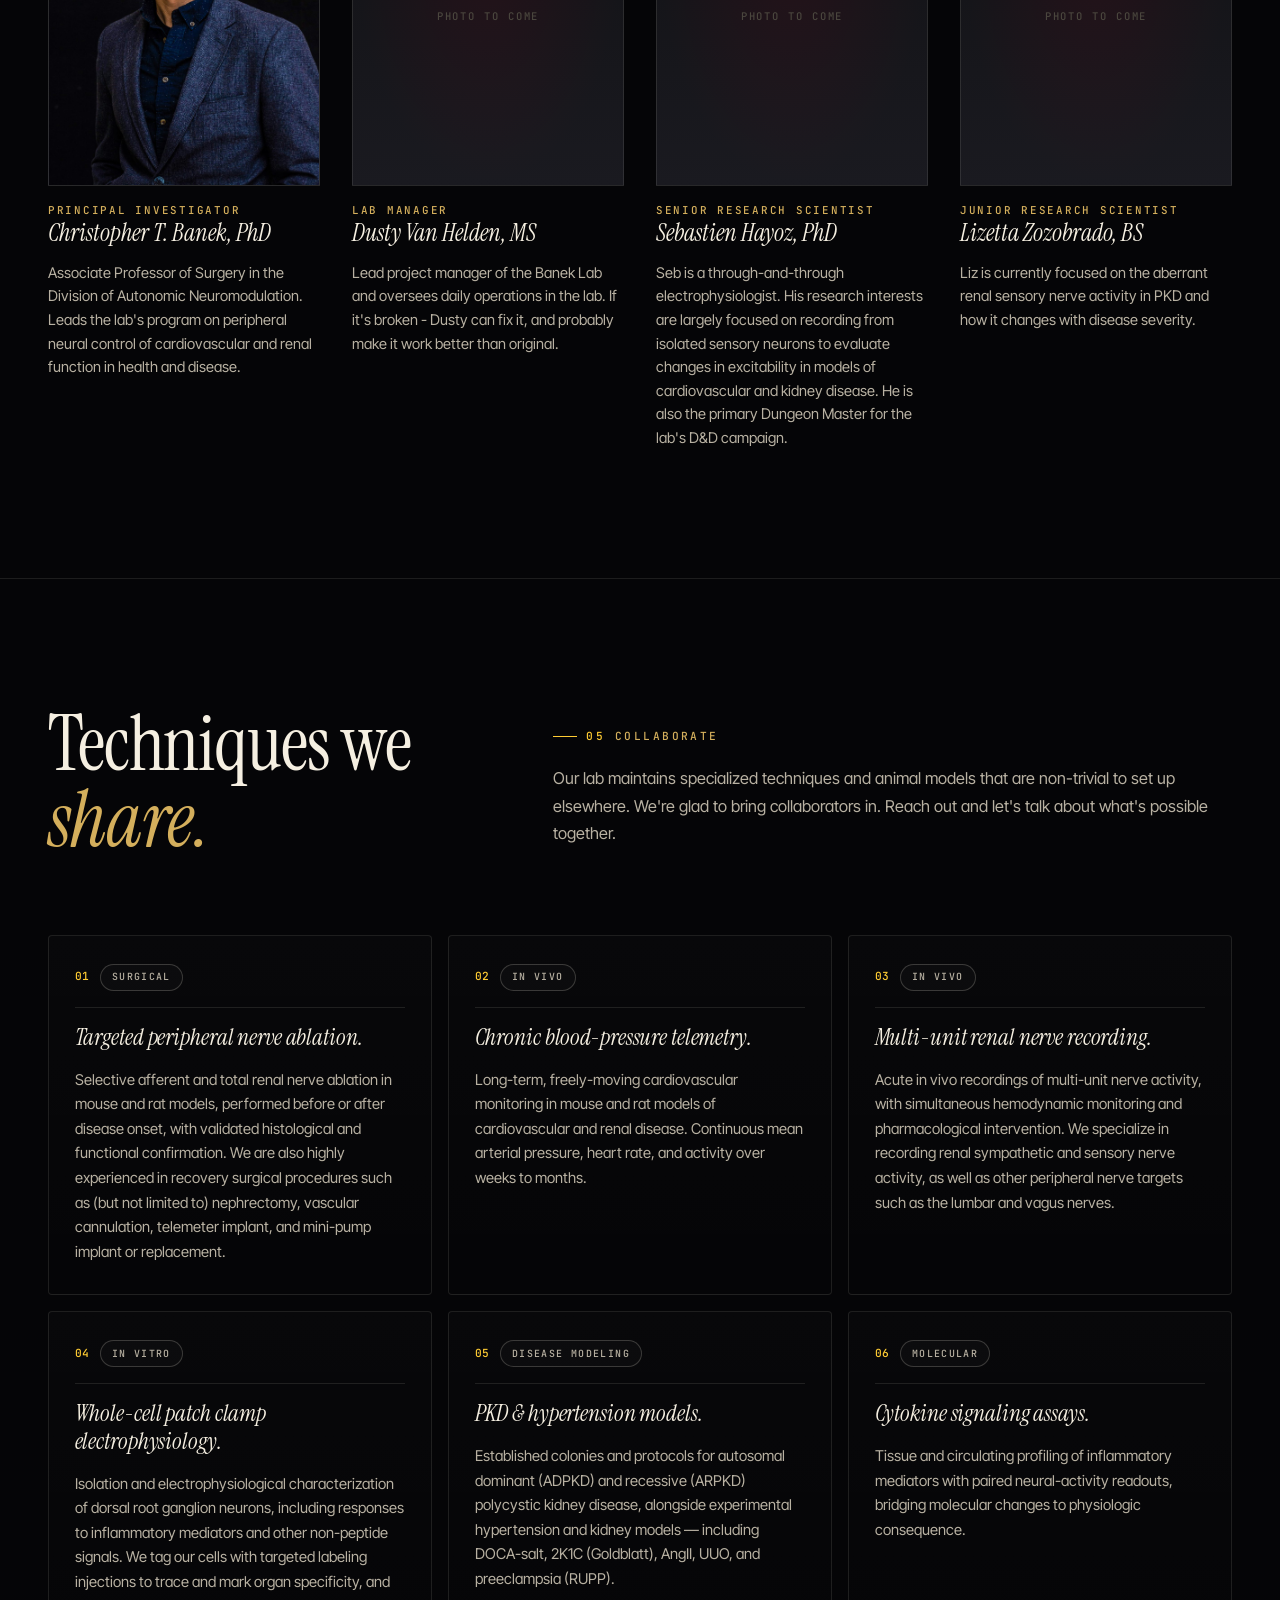
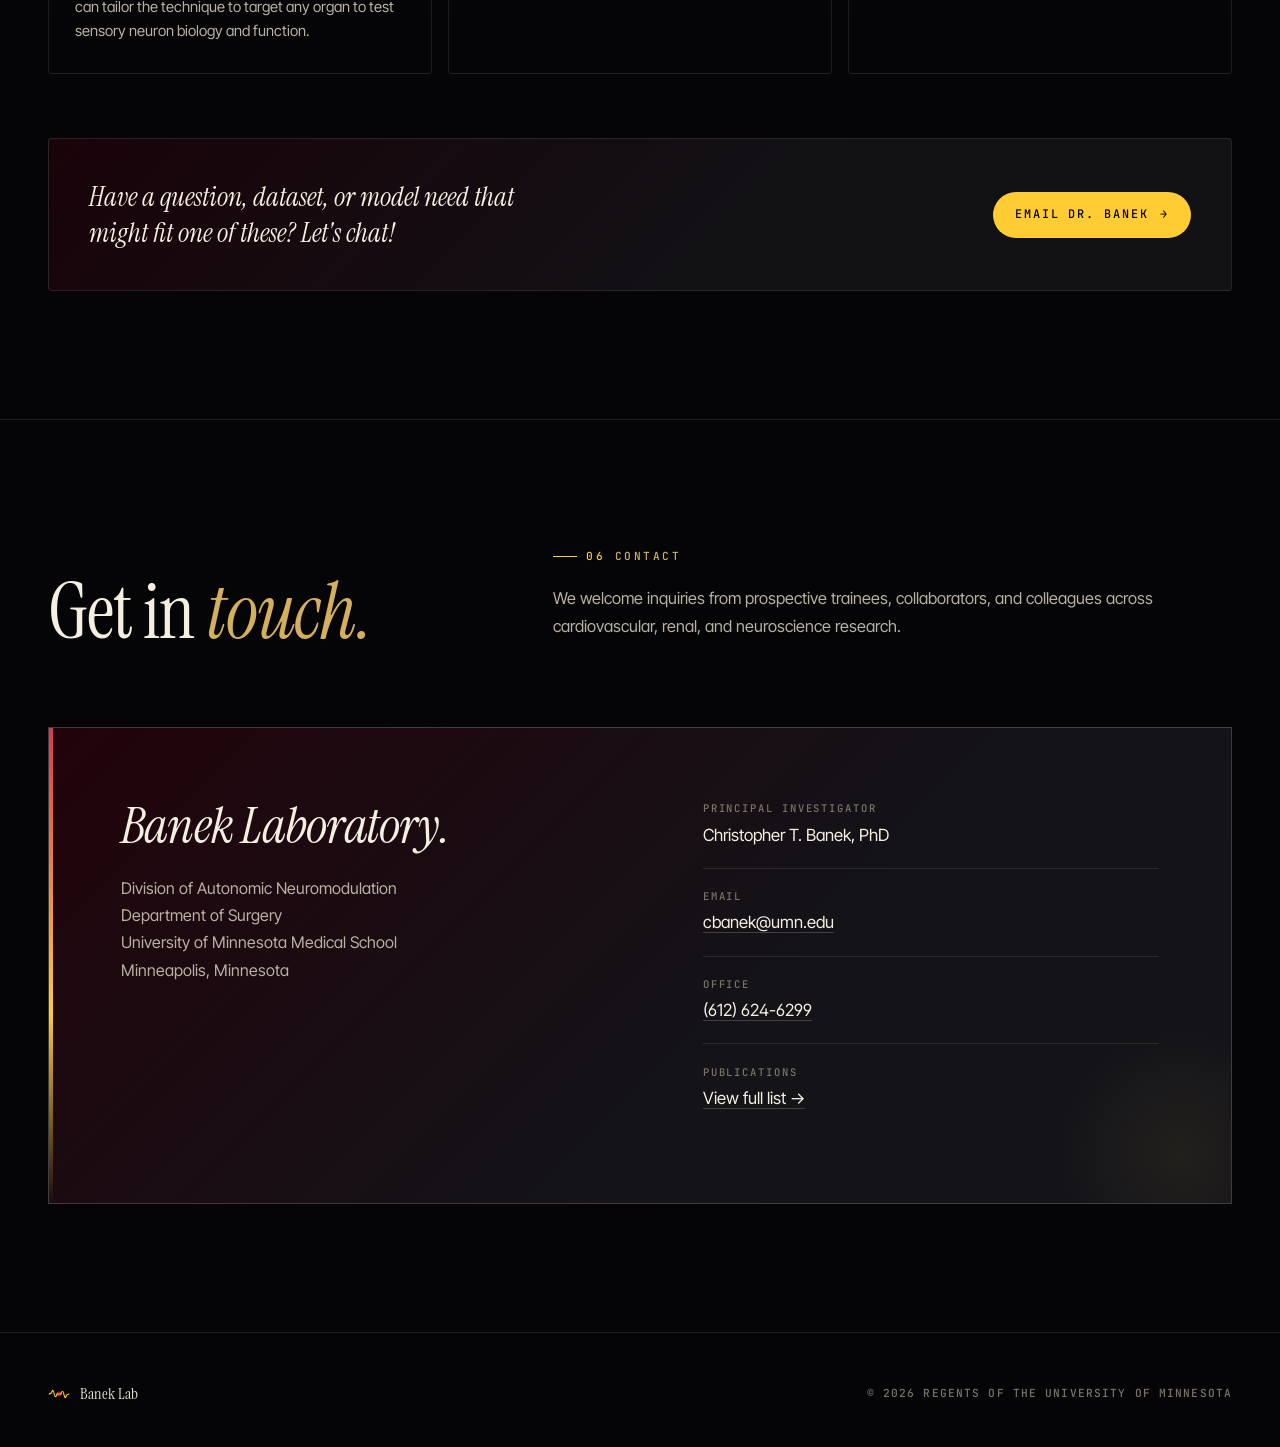
==== commit 56c288a1: "Update index.html" ====
--- a/index.html
+++ b/index.html
@@ -137,7 +137,7 @@
             <div class="meta">
               <span class="eyebrow"><span class="num">02</span> Gallery</span>
               <p style="color: var(--bone-2); font-size: 1.02rem; line-height: 1.7;">
-                Group photos and lab moments will live here. Replace the tiles below with images when ready — the layout is already wired up.
+                [Photos to come ...].
               </p>
             </div>
           </div>
@@ -155,7 +155,7 @@
             <div class="tile sm" data-label="Conference">
               <span class="corner">/ 04</span>
             </div>
-            <div class="tile sm" data-label="Lab Alumni">
+            <div class="tile sm" data-label="Teaching">
               <span class="corner">/ 05</span>
             </div>
             <div class="tile sm" data-label="Outreach">
@@ -173,7 +173,7 @@
             <div class="meta">
               <span class="eyebrow"><span class="num">03</span> Research</span>
               <p style="color: var(--bone-2); font-size: 1.02rem; line-height: 1.7;">
-                We work along three coordinated arms — each pulling at a different thread of the same nervous-system puzzle.
+                We work along three coordinated arms — each pulling at a different thread of the same nervous-system sweater to unravel it.
               </p>
             </div>
           </div>
@@ -235,7 +235,7 @@
             <div class="meta">
               <span class="eyebrow"><span class="num">04</span> People</span>
               <p style="color: var(--bone-2); font-size: 1.02rem; line-height: 1.7;">
-                Photos and individual bios will go here. The PI card is already populated; trainees and staff can be added by duplicating a card and dropping in a portrait.
+                [Photos and Bios Incoming ...]
               </p>
             </div>
           </div>
@@ -260,11 +260,11 @@
                 <span class="corner">/ 02</span>
               </div>
               <div>
-                <div class="role">Postdoctoral Fellow</div>
-                <div class="name">Add team member</div>
+                <div class="role">Lab Manager</div>
+                <div class="name">Dusty Van Helden, MS</div>
               </div>
               <p class="bio">
-                Brief bio (2–4 sentences). Research focus, prior training, and a touch of personality.
+                Lead project manager of the Banek Lab and oversees daily operations in the lab. If it's broken - Dusty can fix it, and probably make it work better than original.
               </p>
             </article>
 
@@ -273,11 +273,11 @@
                 <span class="corner">/ 03</span>
               </div>
               <div>
-                <div class="role">Graduate Student</div>
-                <div class="name">Add team member</div>
+                <div class="role">Senior Research Scientist</div>
+                <div class="name">Sebastien Hayoz, PhD</div>
               </div>
               <p class="bio">
-                Brief bio (2–4 sentences). Project focus and outside interests are good things to mention.
+                Seb is a through-and-through electrophysiologist. His research interests are largely focused on recording from isolated sensory neurons to evaluate changes in excitability in models of cardiovascular and kidney disease. He is also the primary Dungeon Master for the lab's D&D campaign.
               </p>
             </article>
 
@@ -286,11 +286,11 @@
                 <span class="corner">/ 04</span>
               </div>
               <div>
-                <div class="role">Research Associate</div>
-                <div class="name">Add team member</div>
+                <div class="role">Junior Research Scientist</div>
+                <div class="name">Lizetta Zozobrado, BS</div>
               </div>
               <p class="bio">
-                Brief bio (2–4 sentences). What they bring to the lab and the projects they touch.
+                Liz is currently focused on the aberrant renal sensory nerve activity in PKD and how it changes with disease severity.
               </p>
             </article>
           </div>
--- a/styles.css
+++ b/styles.css
@@ -1,25 +1,22 @@
 /* =========================================================
-   Banek Lab v2 — Editorial scientific
-   Display: Instrument Serif (dramatic) · Body: Inter Tight
-   Mono: JetBrains Mono · Accents: maroon + gold + bone
+   Banek Lab — Editorial scientific
+   Display: Instrument Serif · Body: Inter Tight · Mono: JetBrains Mono
+   Accents: maroon + gold + bone
    ========================================================= */
 
 :root {
-  /* Ink */
   --ink-0: #050507;
   --ink-1: #0a0a0d;
   --ink-2: #111114;
   --ink-3: #1a1a20;
   --ink-4: #25252d;
 
-  /* Bone (warm off-white text) */
   --bone-0: #f5efe1;
   --bone-1: #e7e0d0;
   --bone-2: #b8b1a2;
   --bone-3: #7a7468;
   --bone-4: #4a463e;
 
-  /* Accents */
   --maroon: #7a0019;
   --maroon-2: #a31933;
   --maroon-3: #d63a55;
@@ -27,26 +24,32 @@
   --gold-2: #d4af5c;
   --gold-3: #8a7142;
 
-  /* Lines */
   --rule: rgba(245, 239, 225, 0.1);
   --rule-2: rgba(245, 239, 225, 0.2);
   --rule-3: rgba(245, 239, 225, 0.4);
 
-  /* Type */
   --display: "Instrument Serif", "Cormorant Garamond", "Iowan Old Style",
     "Palatino", Georgia, serif;
   --body: "Inter Tight", "Inter", system-ui, -apple-system, sans-serif;
   --mono: "JetBrains Mono", ui-monospace, "SF Mono", Menlo, monospace;
 
-  /* Layout */
   --container: 1320px;
   --gutter: clamp(1.25rem, 4vw, 3rem);
+
+  --header-h: 72px;
 }
 
 * { box-sizing: border-box; }
 *::before, *::after { box-sizing: border-box; }
 
-html { scroll-behavior: smooth; -webkit-text-size-adjust: 100%; }
+html {
+  scroll-behavior: smooth;
+  -webkit-text-size-adjust: 100%;
+  /* Anchor jumps land below the sticky header */
+  scroll-padding-top: calc(var(--header-h) + 16px);
+  /* Match body so any sliver of html showing through is invisible */
+  background: var(--ink-0);
+}
 
 body {
   margin: 0;
@@ -87,7 +90,7 @@
   background-image: url("data:image/svg+xml;utf8,<svg viewBox='0 0 200 200' xmlns='http://www.w3.org/2000/svg'><filter id='n'><feTurbulence type='fractalNoise' baseFrequency='0.85' numOctaves='3' stitchTiles='stitch'/></filter><rect width='100%25' height='100%25' filter='url(%23n)'/></svg>");
 }
 
-main, header, footer { position: relative; z-index: 2; }
+main, footer { position: relative; z-index: 2; }
 img, svg { max-width: 100%; display: block; }
 a { color: inherit; text-decoration: none; }
 ::selection { background: var(--maroon); color: var(--bone-0); }
@@ -144,7 +147,12 @@
   padding-inline: var(--gutter);
 }
 
-section { padding-block: clamp(5rem, 10vw, 9rem); position: relative; }
+section {
+  padding-block: clamp(5rem, 10vw, 9rem);
+  position: relative;
+  /* Anchored sections clear the sticky header */
+  scroll-margin-top: calc(var(--header-h) + 16px);
+}
 section + section { border-top: 1px solid var(--rule); }
 
 /* Section header pattern */
@@ -182,56 +190,85 @@
   position: sticky;
   top: 0;
   z-index: 50;
+  /* Solid background prevents any visual seam through the brand text */
+  background: var(--ink-0);
+  border-bottom: 1px solid var(--rule);
+}
+/* Once the user scrolls a bit, fade in the translucent/blurred look */
+.site-header.scrolled {
+  background: rgba(5, 5, 7, 0.85);
   backdrop-filter: blur(20px) saturate(140%);
   -webkit-backdrop-filter: blur(20px) saturate(140%);
-  background: rgba(5, 5, 7, 0.75);
-  border-bottom: 1px solid var(--rule);
 }
 
 .nav {
   display: flex;
   align-items: center;
   justify-content: space-between;
-  height: 76px;
-}
-
-/* Brand mark — stylized nerve glyph */
+  height: var(--header-h);
+  overflow: visible;
+}
+
+/* --- Brand: natural-flow layout, no height constraints --- */
 .brand {
-  display: flex;
+  display: inline-flex;
   align-items: center;
-  gap: 0.7rem;
-  font-family: var(--display);
-  font-size: 1.45rem;
-  letter-spacing: -0.01em;
-  color: var(--bone-0);
+  gap: 0.6rem;
+  color: var(--bone-0);
+  flex-shrink: 0;
+  /* Natural sizing — let line-height do the work */
 }
 .brand .glyph {
-  width: 32px;
-  height: 32px;
+  width: 26px;
+  height: 26px;
   flex-shrink: 0;
+  display: block;
 }
 .brand .glyph circle { fill: var(--maroon-2); }
 .brand .glyph path { stroke: var(--gold); stroke-width: 1.5; fill: none; }
-.brand .name { line-height: 1; }
-.brand .sub {
-  display: block;
-  font-family: var(--mono);
-  font-size: 0.62rem;
-  font-weight: 500;
-  letter-spacing: 0.2em;
+
+.brand .name {
+  display: inline-flex;
+  flex-direction: column;
+  /* Tight gap between primary and sub */
+  gap: 4px;
+}
+.brand .name .primary {
+  font-family: var(--body);
+  font-weight: 600;
+  font-size: 0.95rem;
+  letter-spacing: 0.005em;
+  color: var(--bone-0);
+  line-height: 2;
+}
+.brand .name .sub {
+  font-family: var(--mono);
+  font-size: 0.56rem;
+  font-weight: 500;
+  letter-spacing: 0.16em;
   text-transform: uppercase;
   color: var(--bone-3);
-  margin-top: 0.2rem;
+  line-height: 1.1;
+}
+
+/* On phones, single-line brand only — extra defense against the cutoff */
+@media (max-width: 700px) {
+  .brand .name .sub { display: none; }
+  .brand .name .primary {
+    font-size: 1rem;
+    line-height: 1.3;
+    padding-top: 2px;
+  }
 }
 
 .nav-links {
   display: none;
-  gap: 2.4rem;
+  gap: 1.6rem;
   list-style: none;
   margin: 0;
   padding: 0;
 }
-@media (min-width: 800px) { .nav-links { display: flex; } }
+@media (min-width: 960px) { .nav-links { display: flex; } }
 
 .nav-links a {
   font-size: 0.82rem;
@@ -269,19 +306,26 @@
   height: 1px;
   background: var(--bone-0);
 }
-@media (min-width: 800px) { .menu-btn { display: none; } }
+@media (min-width: 960px) { .menu-btn { display: none; } }
 
 .mobile-panel {
   position: fixed;
-  inset: 76px 0 auto 0;
+  inset: var(--header-h) 0 auto 0;
   background: var(--ink-0);
   border-bottom: 1px solid var(--rule);
-  transform: translateY(-110%);
-  transition: transform 0.35s ease;
   padding: 2rem var(--gutter) 2.5rem;
   z-index: 40;
-}
-.mobile-panel.open { transform: translateY(0); }
+  /* Hidden by default — shown only when .open class is added.
+     Using display (rather than transform) avoids a Chromium rendering
+     quirk where a fixed+transformed black box can clip the sticky
+     header sitting above it. */
+  display: none;
+}
+.mobile-panel.open { display: block; }
+/* Even more defensive: ensure desktop never has it in layout at all */
+@media (min-width: 960px) {
+  .mobile-panel { display: none !important; }
+}
 .mobile-panel ul {
   list-style: none;
   margin: 0;
@@ -300,7 +344,8 @@
    HERO — the big statement
    ========================================================= */
 .hero {
-  padding-block: clamp(4rem, 9vw, 8rem) clamp(3rem, 7vw, 6rem);
+  /* Extra top breathing room to keep the meta line clear of the sticky header */
+  padding-block: clamp(3rem, 8vw, 6.5rem) clamp(3rem, 7vw, 6rem);
   border-bottom: 1px solid var(--rule);
   position: relative;
   overflow: hidden;
@@ -309,7 +354,8 @@
 .hero-meta {
   display: flex;
   align-items: center;
-  gap: 1rem;
+  flex-wrap: wrap;
+  gap: 0.6rem 1rem;
   margin-bottom: clamp(2.5rem, 5vw, 4rem);
   font-family: var(--mono);
   font-size: 0.7rem;
@@ -318,7 +364,7 @@
   text-transform: uppercase;
   color: var(--bone-2);
 }
-.hero-meta .dash { flex: 1; height: 1px; background: var(--rule-2); max-width: 200px; }
+.hero-meta .dash { flex: 1; height: 1px; background: var(--rule-2); max-width: 200px; min-width: 30px; }
 .hero-meta .ping {
   width: 7px;
   height: 7px;
@@ -334,11 +380,14 @@
 }
 
 .hero h1 {
-  font-size: clamp(3.5rem, 13vw, 12rem);
+  font-size: clamp(3.2rem, 12vw, 12rem);
   font-style: normal;
   letter-spacing: -0.04em;
   line-height: 0.88;
   margin: 0;
+  /* Allow long words to wrap rather than blow out the viewport on narrow phones */
+  overflow-wrap: break-word;
+  word-break: normal;
 }
 .hero h1 .line-1 { display: block; }
 .hero h1 .line-2 {
@@ -404,25 +453,36 @@
   color: var(--bone-3);
 }
 
-/* Waveform decoration */
+/* Sympathetic nerve waveform — see SVG paths in HTML */
 .waveform {
   position: absolute;
   left: 0;
   right: 0;
   bottom: -1px;
-  height: 90px;
+  height: 110px;
   pointer-events: none;
-  opacity: 0.85;
+  opacity: 0.92;
 }
 .waveform svg { width: 100%; height: 100%; display: block; }
-.waveform path {
+.waveform path.bursts {
+  fill: rgba(122, 0, 25, 0.18);
+  stroke: var(--maroon-2);
+  stroke-width: 1.1;
+  stroke-linejoin: round;
+  filter: drop-shadow(0 0 6px rgba(163, 25, 51, 0.5));
+}
+.waveform path.baseline {
   fill: none;
-  stroke: var(--maroon-2);
-  stroke-width: 1.2;
+  stroke: var(--gold);
+  stroke-width: 0.6;
   stroke-linecap: round;
-  filter: drop-shadow(0 0 6px rgba(163, 25, 51, 0.5));
-}
-.waveform path.gold { stroke: var(--gold); opacity: 0.4; stroke-width: 0.8; }
+  opacity: 0.45;
+}
+.waveform line.zero {
+  stroke: var(--rule-2);
+  stroke-width: 0.5;
+  stroke-dasharray: 2 4;
+}
 
 /* =========================================================
    FOCUS — drop cap intro
@@ -489,7 +549,7 @@
 }
 
 /* =========================================================
-   GALLERY — placeholder tiles
+   GALLERY
    ========================================================= */
 .gallery {
   display: grid;
@@ -672,6 +732,9 @@
   text-transform: uppercase;
   color: var(--bone-4);
 }
+/* Hide the "Photo to come" placeholder when a real image is present */
+.member .photo:has(img)::after { display: none; }
+.member .photo:has(img)::before { display: none; }
 .member .photo img {
   width: 100%;
   height: 100%;
@@ -711,6 +774,158 @@
   line-height: 1.6;
   color: var(--bone-2);
 }
+
+/* =========================================================
+   COLLABORATE
+   ========================================================= */
+.collab-grid {
+  display: grid;
+  grid-template-columns: minmax(0, 1fr);
+  gap: 1rem;
+}
+@media (min-width: 720px) {
+  .collab-grid { grid-template-columns: repeat(2, 1fr); gap: 1rem; }
+}
+@media (min-width: 1100px) {
+  .collab-grid { grid-template-columns: repeat(3, 1fr); }
+}
+
+.skill {
+  display: flex;
+  flex-direction: column;
+  gap: 1rem;
+  padding: 1.75rem 1.6rem 1.85rem;
+  background: linear-gradient(180deg, rgba(255, 255, 255, 0.014), rgba(255, 255, 255, 0.004));
+  border: 1px solid var(--rule);
+  border-radius: 4px;
+  position: relative;
+  transition: border-color 0.3s ease, background 0.3s ease;
+  overflow: hidden;
+}
+.skill::before {
+  content: "";
+  position: absolute;
+  top: 0;
+  left: 0;
+  width: 2px;
+  height: 0;
+  background: linear-gradient(180deg, var(--maroon-3), var(--gold) 80%);
+  transition: height 0.4s ease;
+}
+.skill:hover {
+  border-color: var(--rule-2);
+  background: linear-gradient(180deg, rgba(255, 255, 255, 0.025), rgba(255, 255, 255, 0.006));
+}
+.skill:hover::before {
+  height: 100%;
+}
+
+/* Top row: numeral tag + category pill */
+.skill .skill-meta {
+  display: flex;
+  align-items: center;
+  gap: 0.6rem;
+  flex-wrap: wrap;
+}
+.skill .skill-num {
+  font-family: var(--mono);
+  font-size: 0.7rem;
+  font-weight: 500;
+  letter-spacing: 0.06em;
+  color: var(--gold);
+  font-feature-settings: "tnum";
+}
+.skill .skill-cat {
+  font-family: var(--mono);
+  font-size: 0.62rem;
+  font-weight: 500;
+  letter-spacing: 0.14em;
+  text-transform: uppercase;
+  color: var(--bone-2);
+  padding: 0.3rem 0.7rem;
+  border: 1px solid var(--rule-2);
+  border-radius: 999px;
+  background: rgba(255, 255, 255, 0.02);
+}
+
+/* Divider between meta row and title */
+.skill .skill-divider {
+  height: 1px;
+  background: var(--rule);
+  margin: 0;
+}
+
+.skill .skill-name {
+  font-family: var(--display);
+  font-style: italic;
+  font-size: 1.45rem;
+  line-height: 1.2;
+  color: var(--bone-0);
+  margin: 0;
+  font-weight: 400;
+  letter-spacing: -0.005em;
+}
+
+.skill .skill-desc {
+  font-size: 0.93rem;
+  line-height: 1.65;
+  color: var(--bone-2);
+  margin: 0;
+}
+
+.collab-cta {
+  margin-top: clamp(2.5rem, 5vw, 4rem);
+  padding: clamp(1.75rem, 3.5vw, 2.5rem);
+  background: linear-gradient(135deg, rgba(122, 0, 25, 0.18), rgba(26, 26, 32, 0.6) 60%);
+  border: 1px solid var(--rule);
+  border-radius: 4px;
+  display: flex;
+  flex-direction: column;
+  gap: 1rem;
+  align-items: flex-start;
+}
+@media (min-width: 720px) {
+  .collab-cta {
+    flex-direction: row;
+    align-items: center;
+    justify-content: space-between;
+    gap: 2.5rem;
+  }
+}
+
+.collab-cta .cta-text {
+  font-family: var(--display);
+  font-style: italic;
+  font-size: clamp(1.3rem, 2.2vw, 1.7rem);
+  line-height: 1.3;
+  color: var(--bone-0);
+  max-width: 36ch;
+  margin: 0;
+}
+
+.collab-cta .cta-btn {
+  display: inline-flex;
+  align-items: center;
+  gap: 0.7rem;
+  padding: 0.85rem 1.4rem;
+  font-family: var(--mono);
+  font-size: 0.74rem;
+  font-weight: 500;
+  letter-spacing: 0.16em;
+  text-transform: uppercase;
+  color: var(--ink-0);
+  background: var(--gold);
+  border-radius: 999px;
+  transition: background 0.2s ease, transform 0.2s ease;
+  white-space: nowrap;
+  flex-shrink: 0;
+}
+.collab-cta .cta-btn:hover {
+  background: var(--bone-0);
+  transform: translateX(4px);
+}
+.collab-cta .cta-btn .arrow { transition: transform 0.2s ease; }
+.collab-cta .cta-btn:hover .arrow { transform: translateX(2px); }
 
 /* =========================================================
    CONTACT
@@ -832,7 +1047,7 @@
    PUBLICATIONS PAGE
    ========================================================= */
 .pub-hero {
-  padding-block: clamp(4rem, 9vw, 7rem) clamp(3rem, 5vw, 4rem);
+  padding-block: clamp(3rem, 8vw, 6rem) clamp(3rem, 5vw, 4rem);
   border-bottom: 1px solid var(--rule);
 }
 
@@ -904,7 +1119,7 @@
   color: var(--gold);
   line-height: 1;
   position: sticky;
-  top: 100px;
+  top: calc(var(--header-h) + 24px);
   align-self: start;
   letter-spacing: -0.02em;
 }
@@ -964,9 +1179,6 @@
 @keyframes spin { to { transform: rotate(360deg); } }
 .pub-error { color: var(--maroon-3); }
 
-/* =========================================================
-   Animation
-   ========================================================= */
 @media (prefers-reduced-motion: reduce) {
   *, *::before, *::after {
     animation-duration: 0.01ms !important;
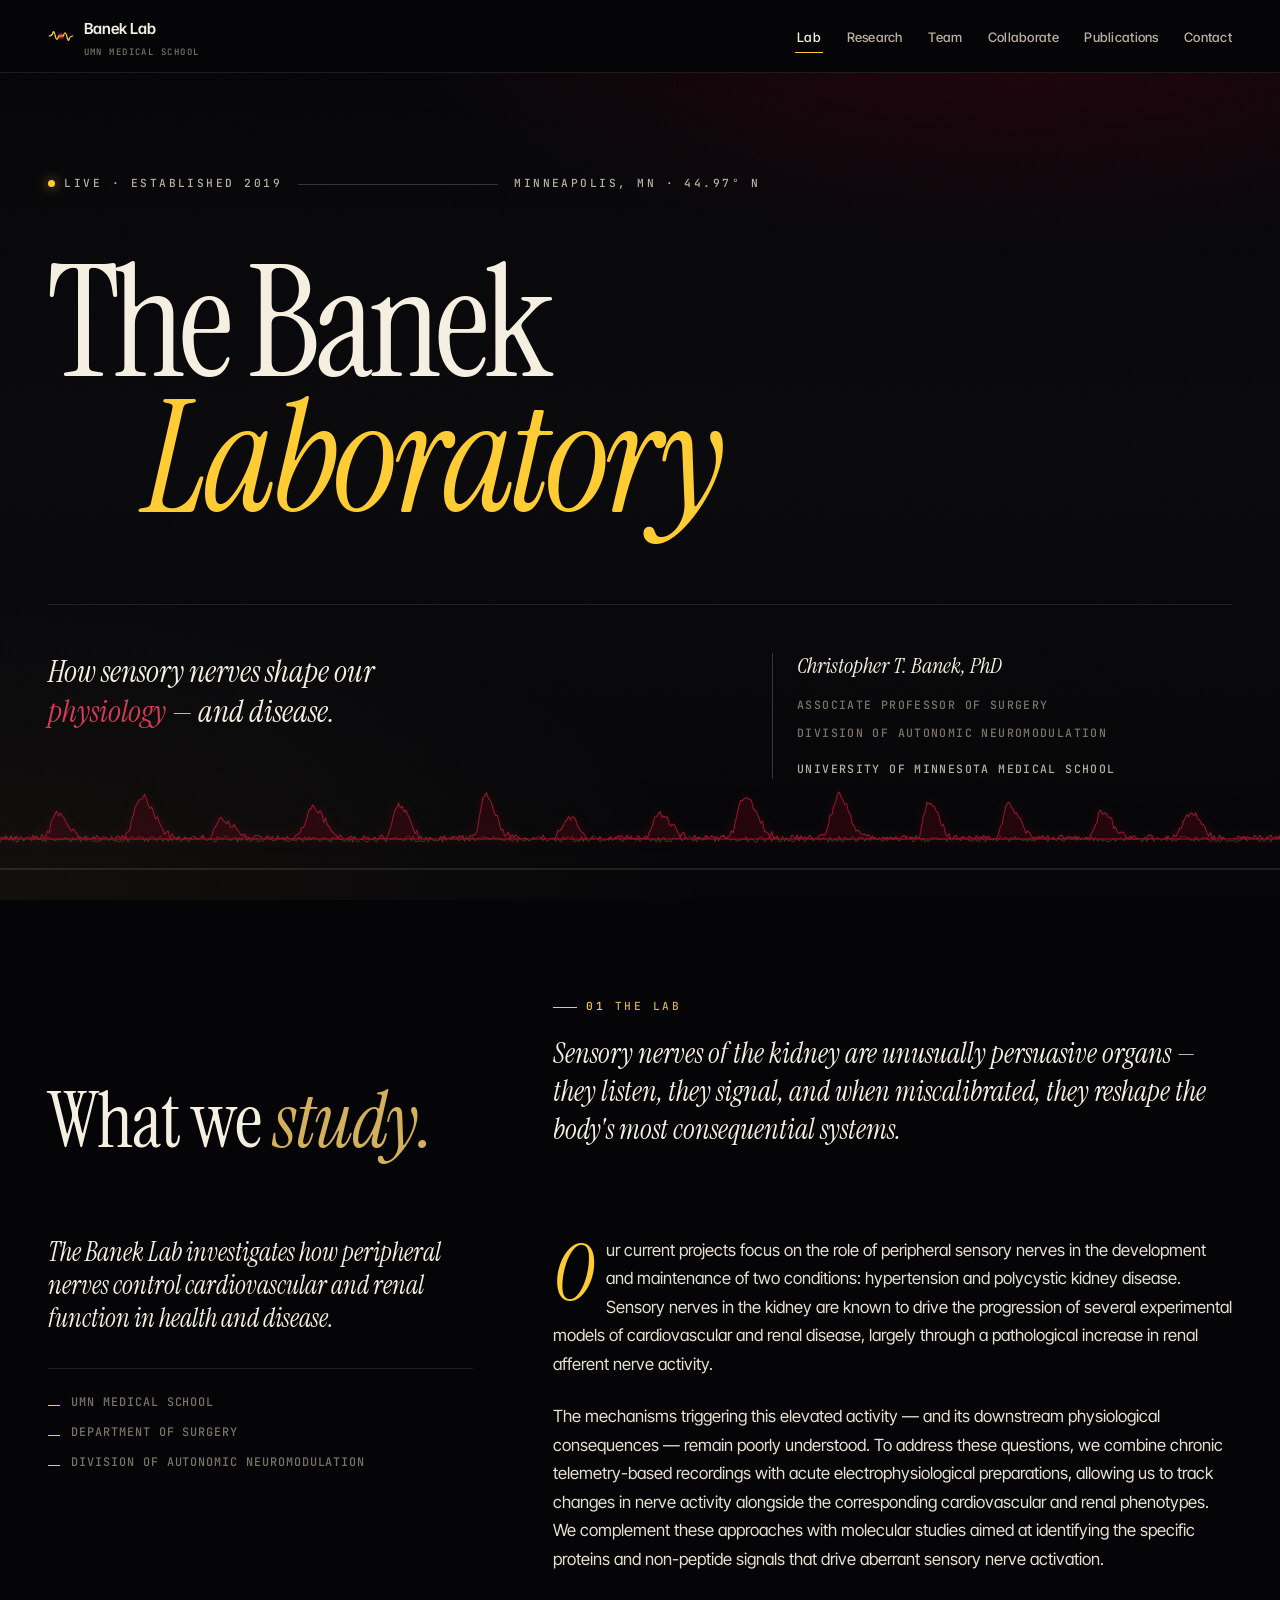
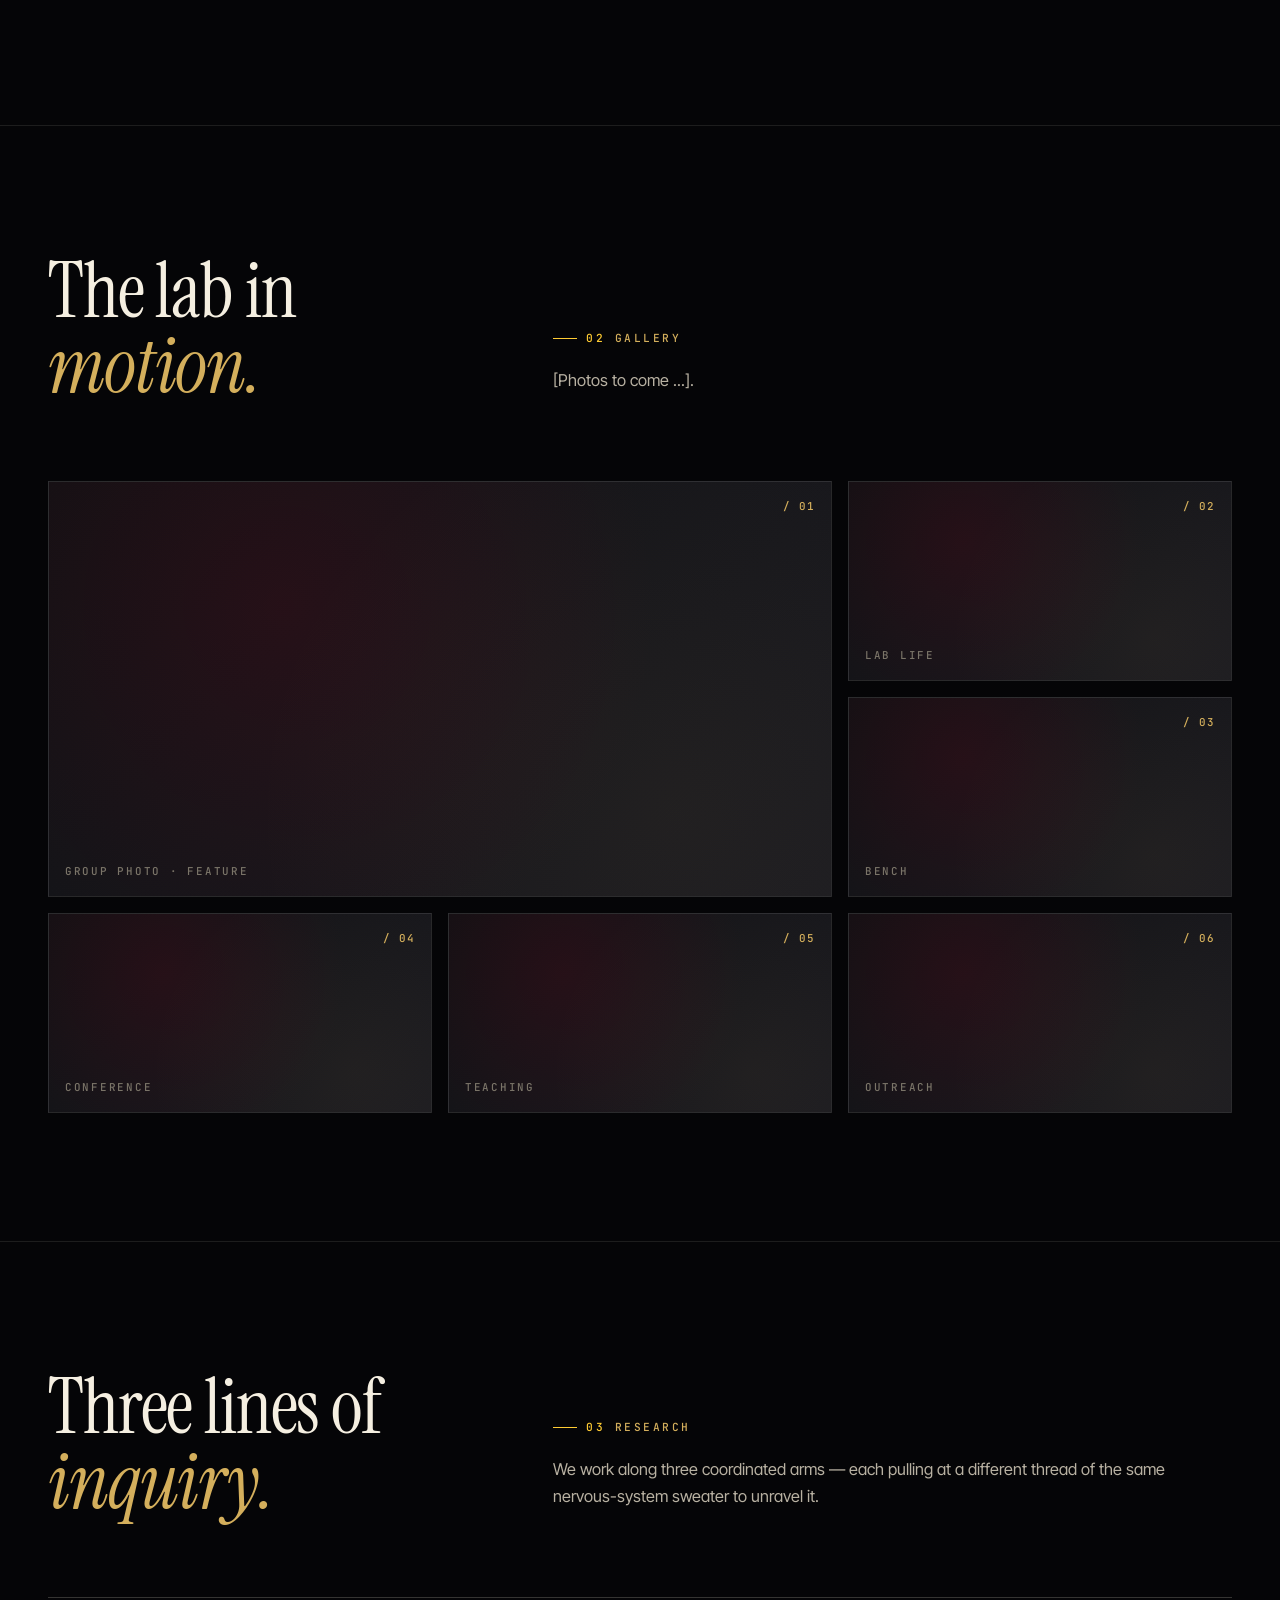
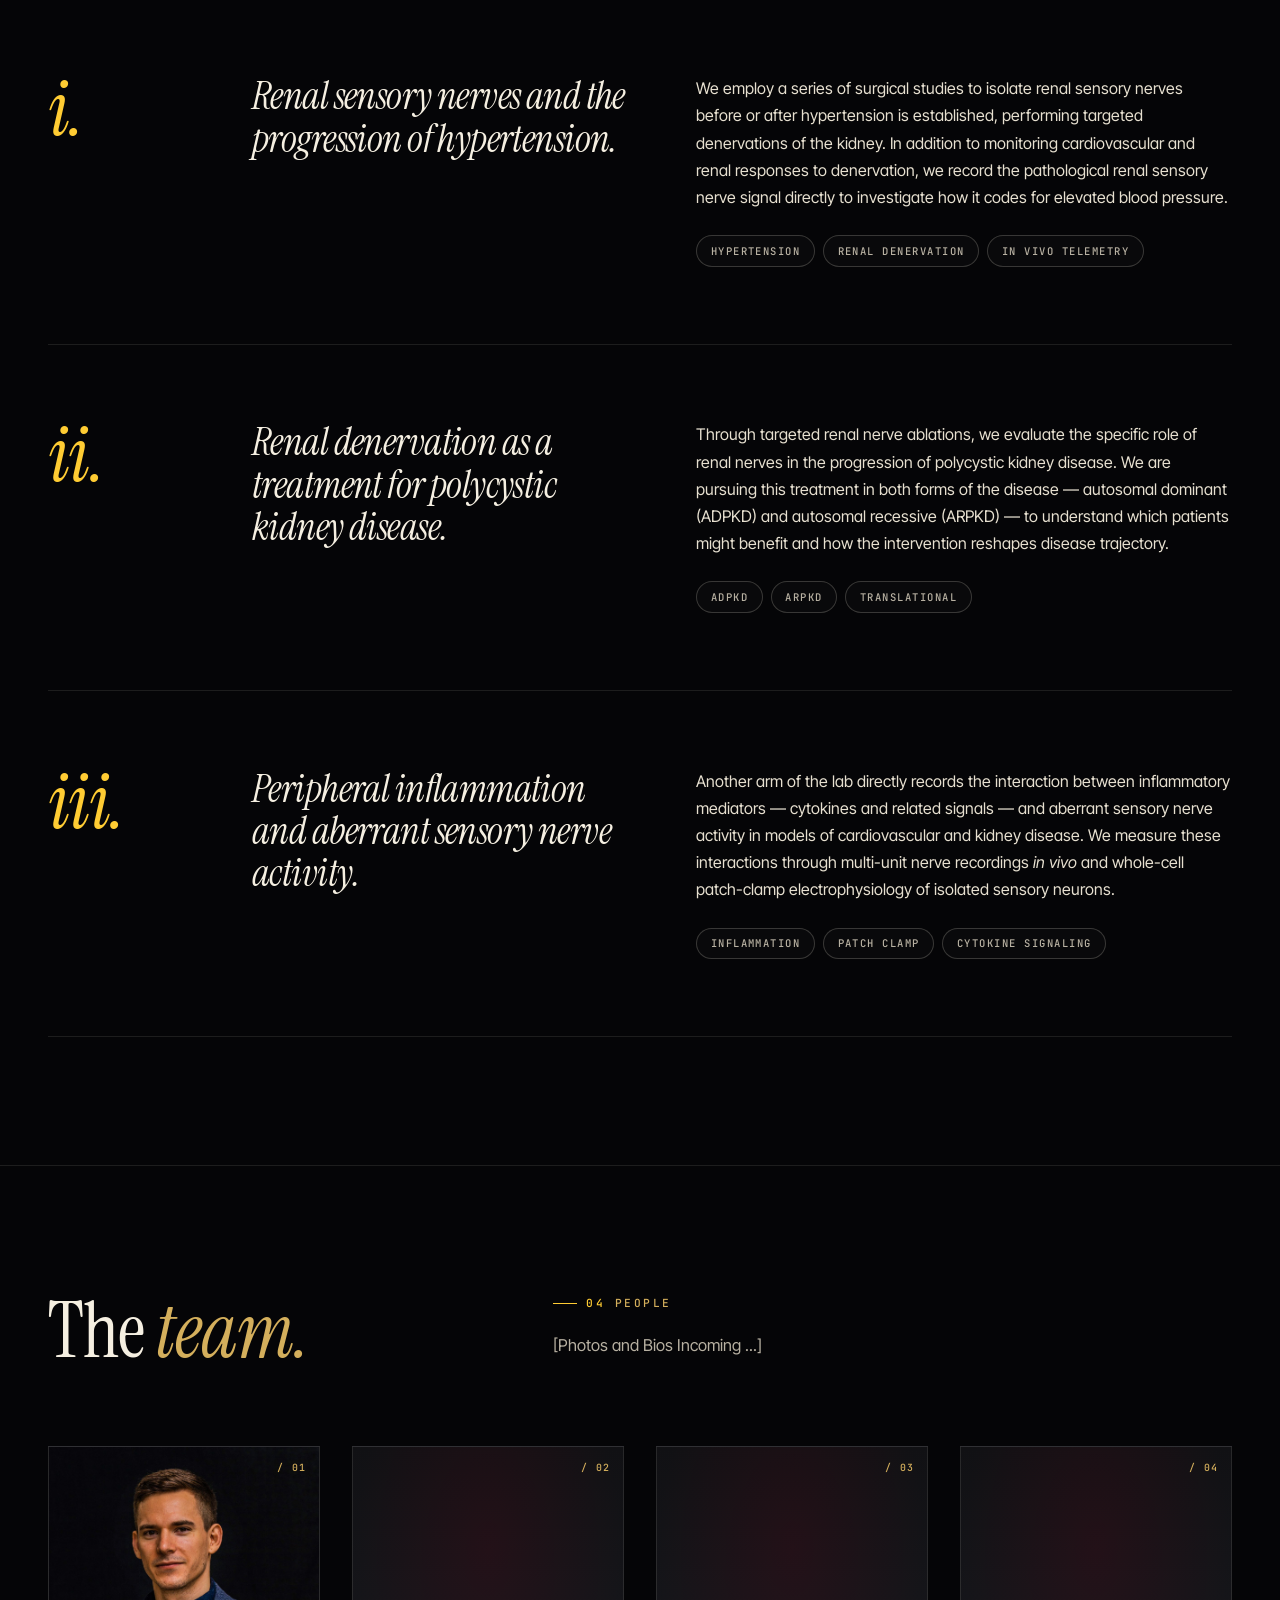
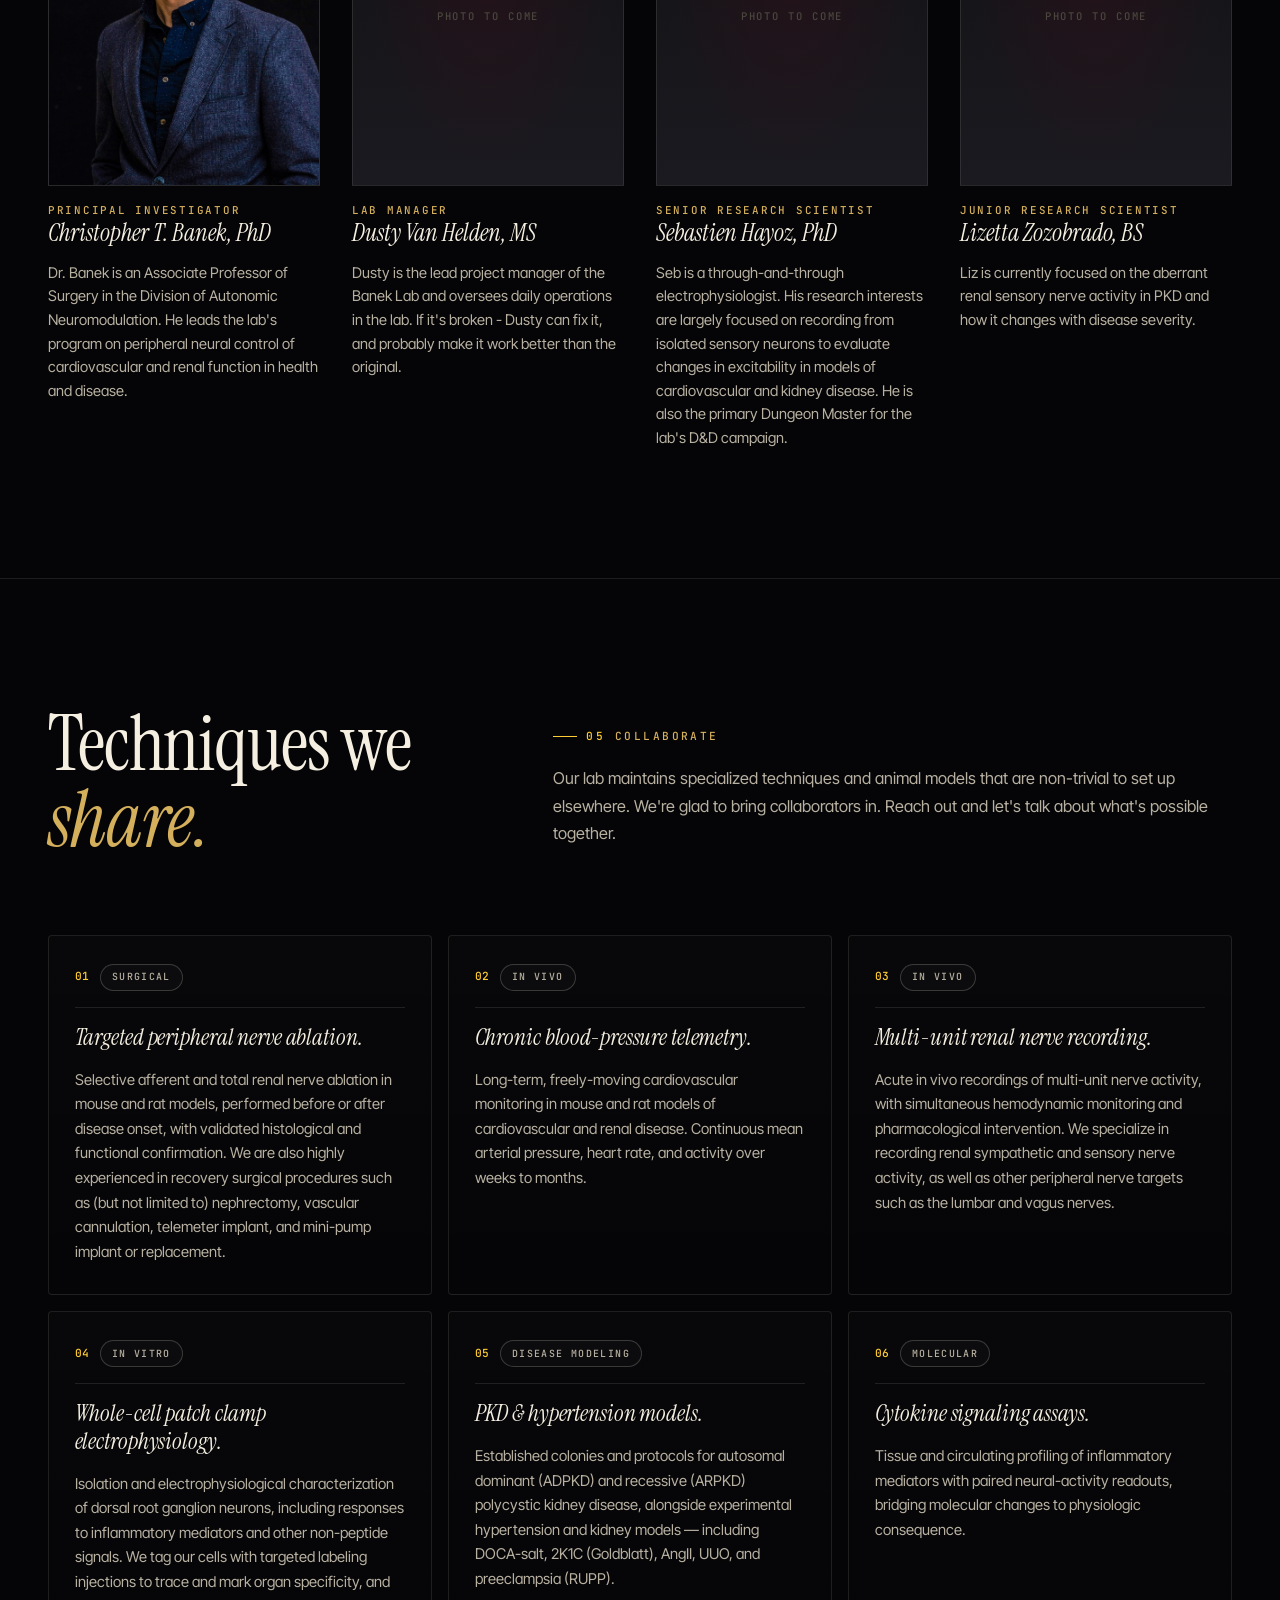
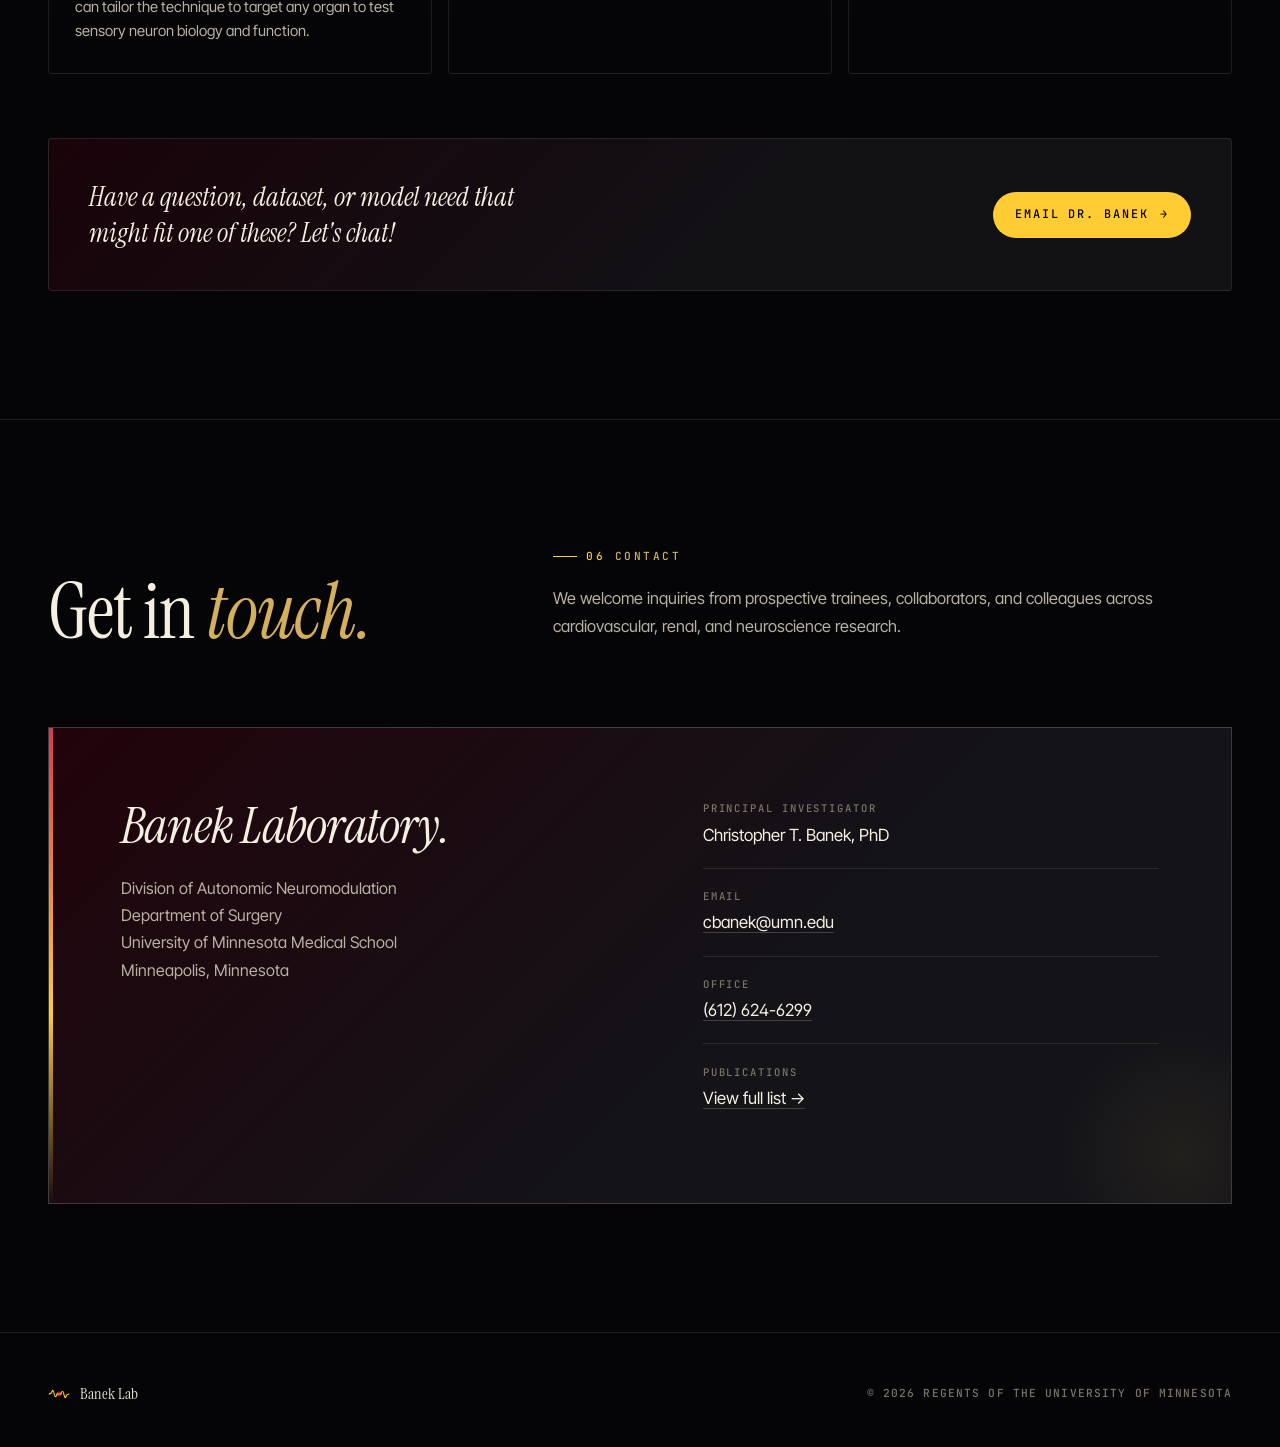
==== commit 7d48dc5f: "Update index.html" ====
--- a/index.html
+++ b/index.html
@@ -251,7 +251,7 @@
                 <div class="name">Christopher T. Banek, PhD</div>
               </div>
               <p class="bio">
-                Associate Professor of Surgery in the Division of Autonomic Neuromodulation. Leads the lab's program on peripheral neural control of cardiovascular and renal function in health and disease.
+                Dr. Banek is an Associate Professor of Surgery in the Division of Autonomic Neuromodulation. He leads the lab's program on peripheral neural control of cardiovascular and renal function in health and disease.
               </p>
             </article>
 
@@ -264,7 +264,7 @@
                 <div class="name">Dusty Van Helden, MS</div>
               </div>
               <p class="bio">
-                Lead project manager of the Banek Lab and oversees daily operations in the lab. If it's broken - Dusty can fix it, and probably make it work better than original.
+                Dusty is the lead project manager of the Banek Lab and oversees daily operations in the lab. If it's broken - Dusty can fix it, and probably make it work better than the original.
               </p>
             </article>
 
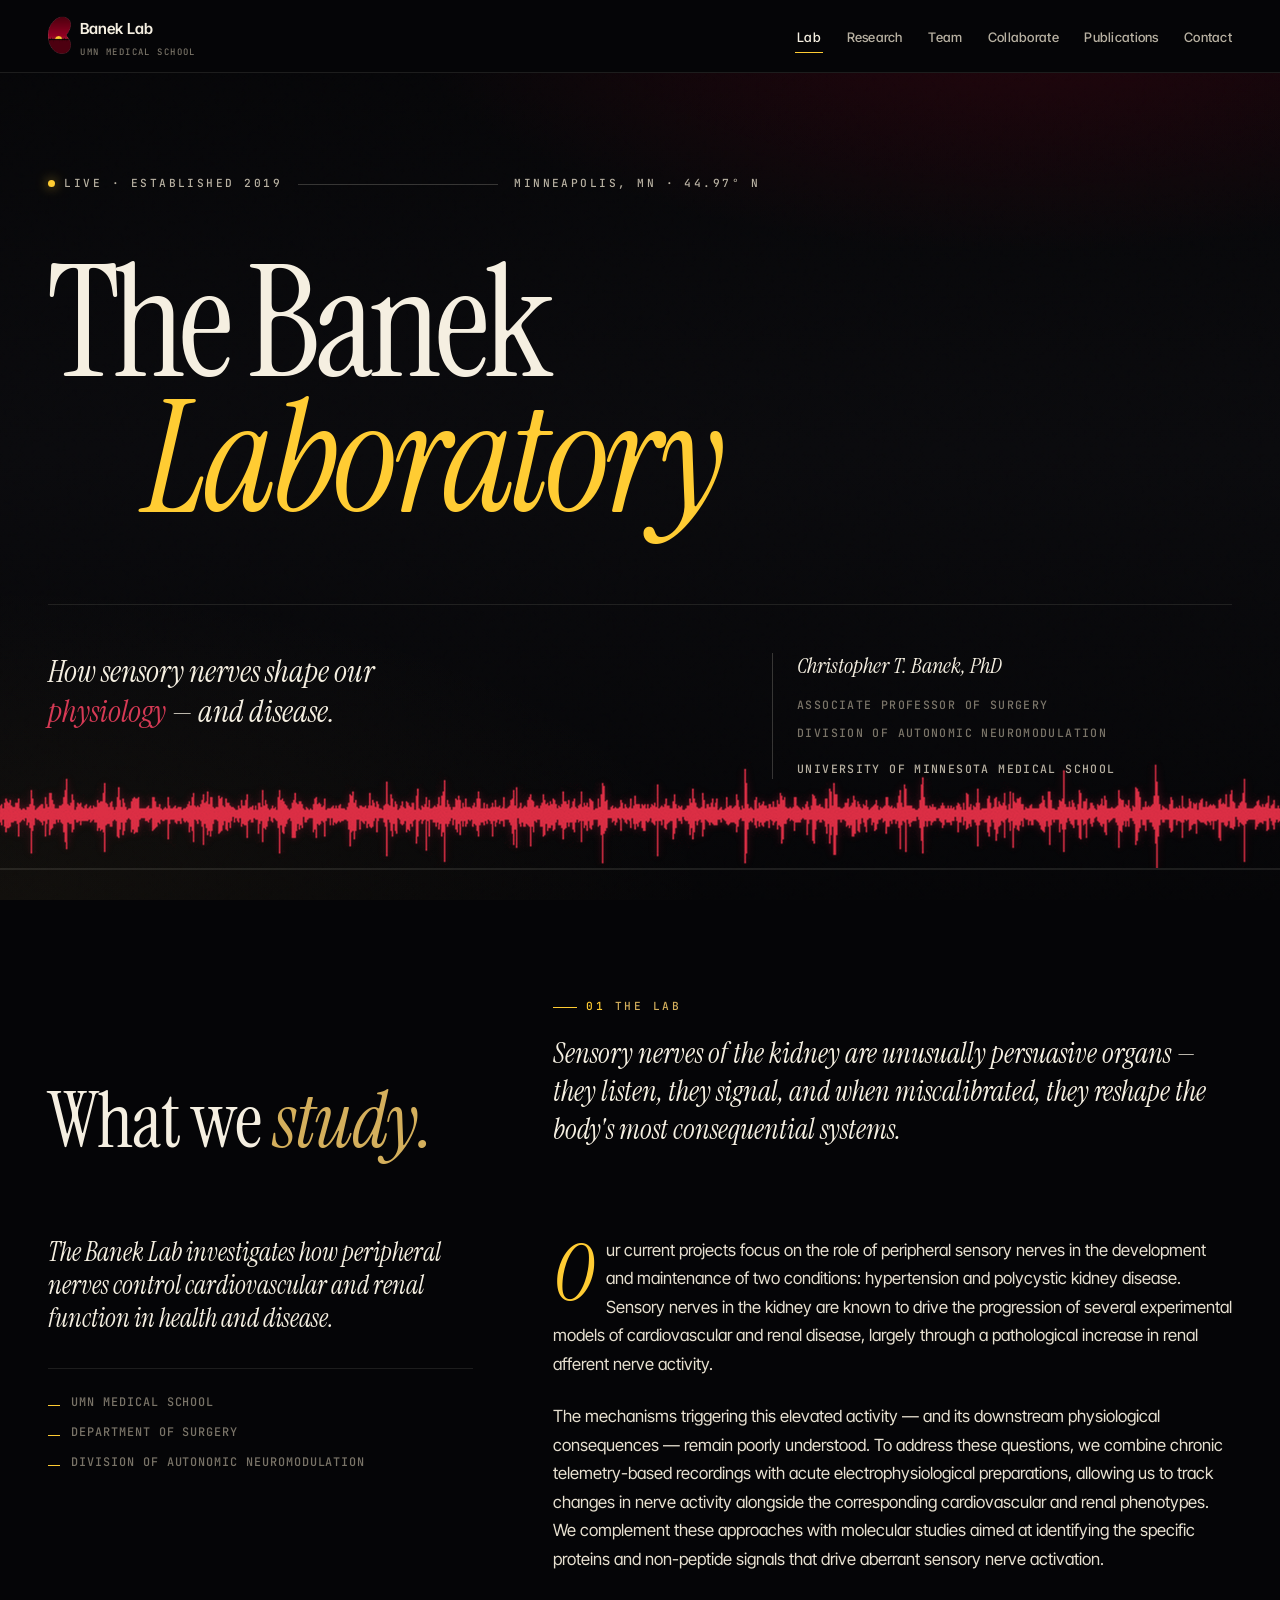
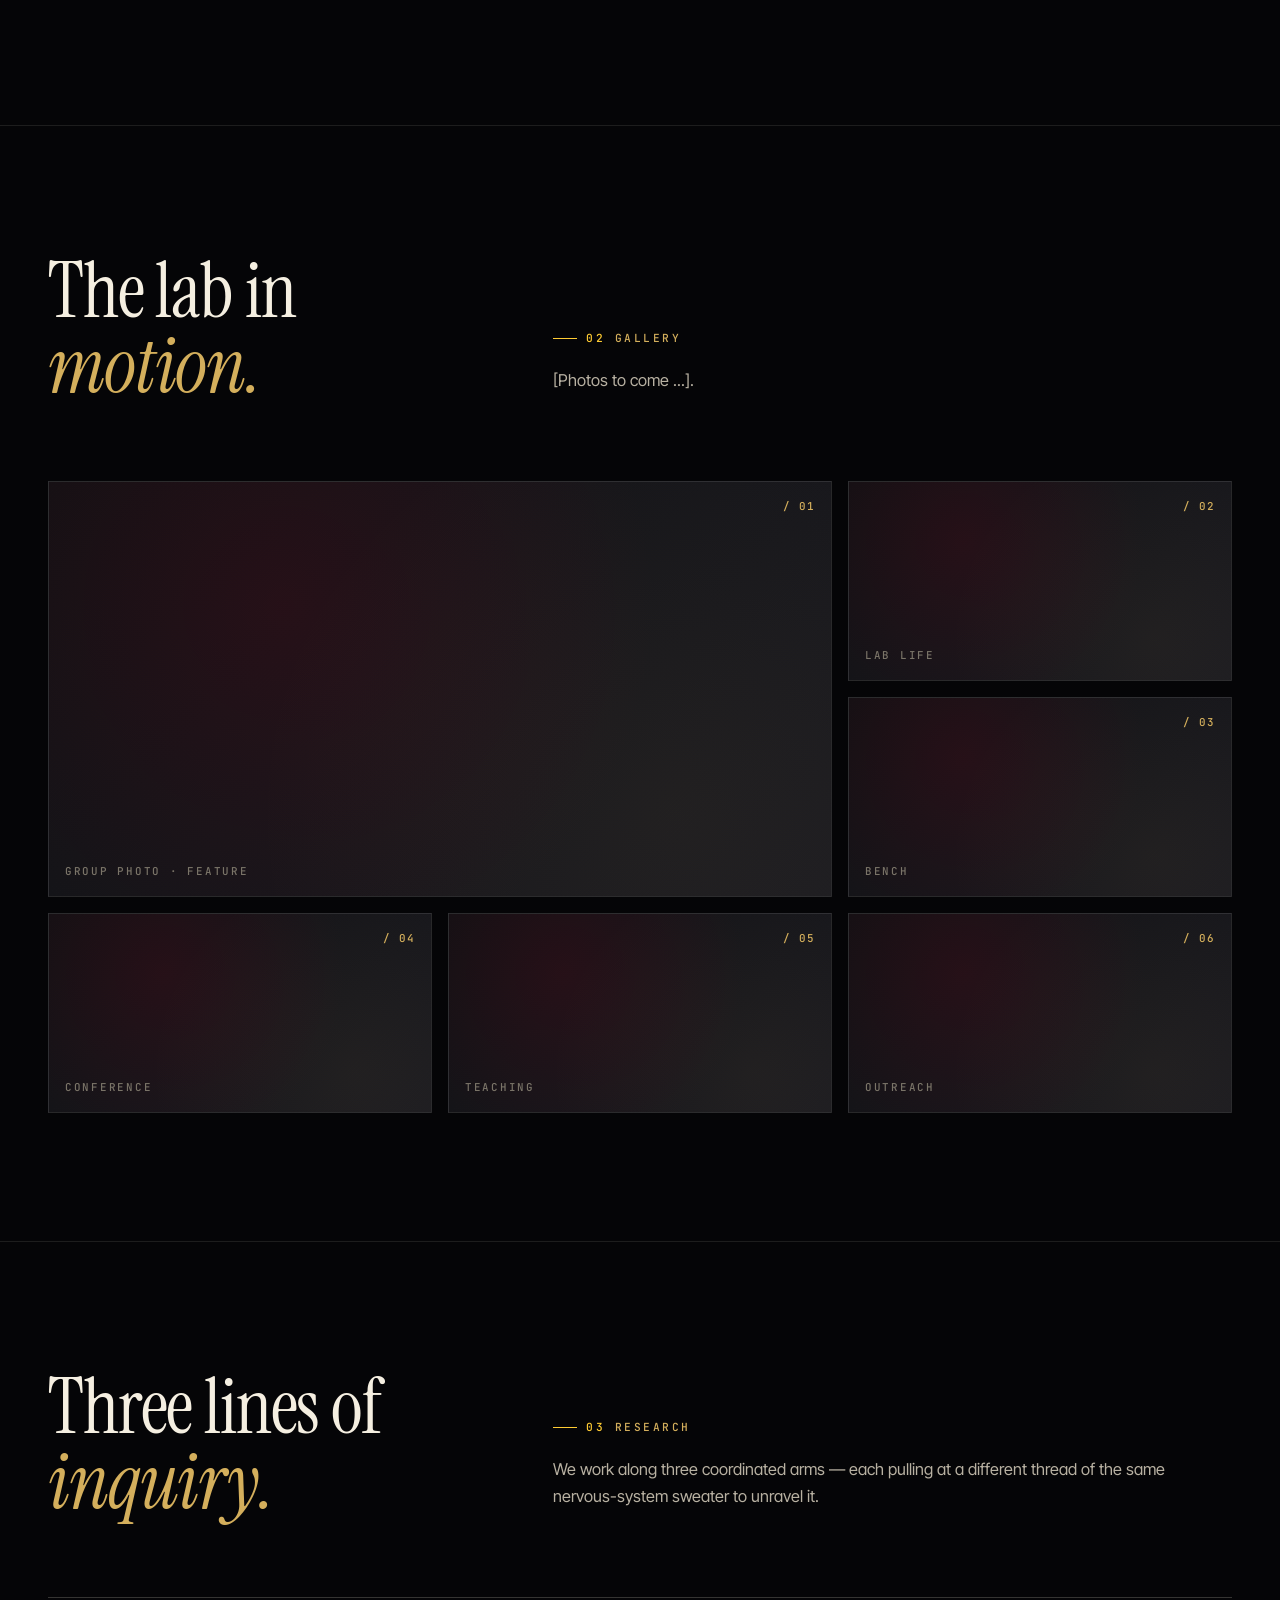
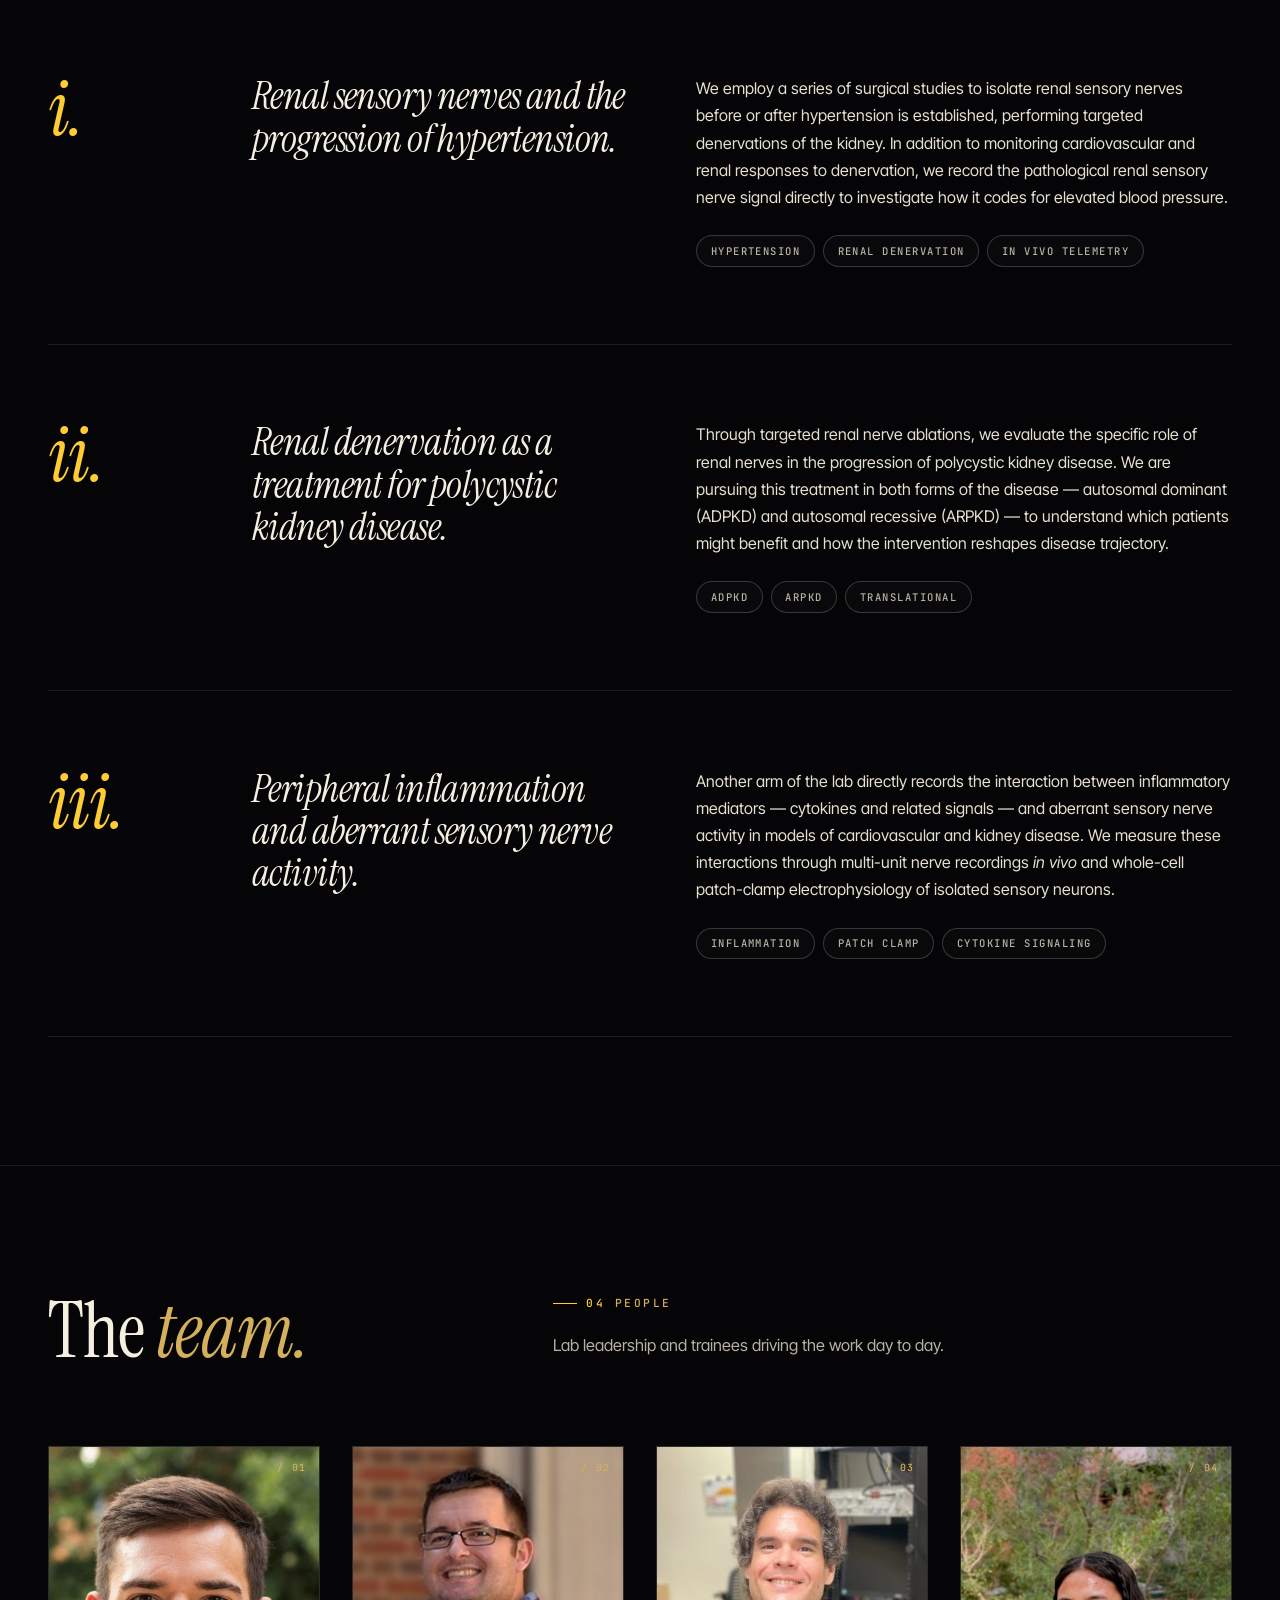
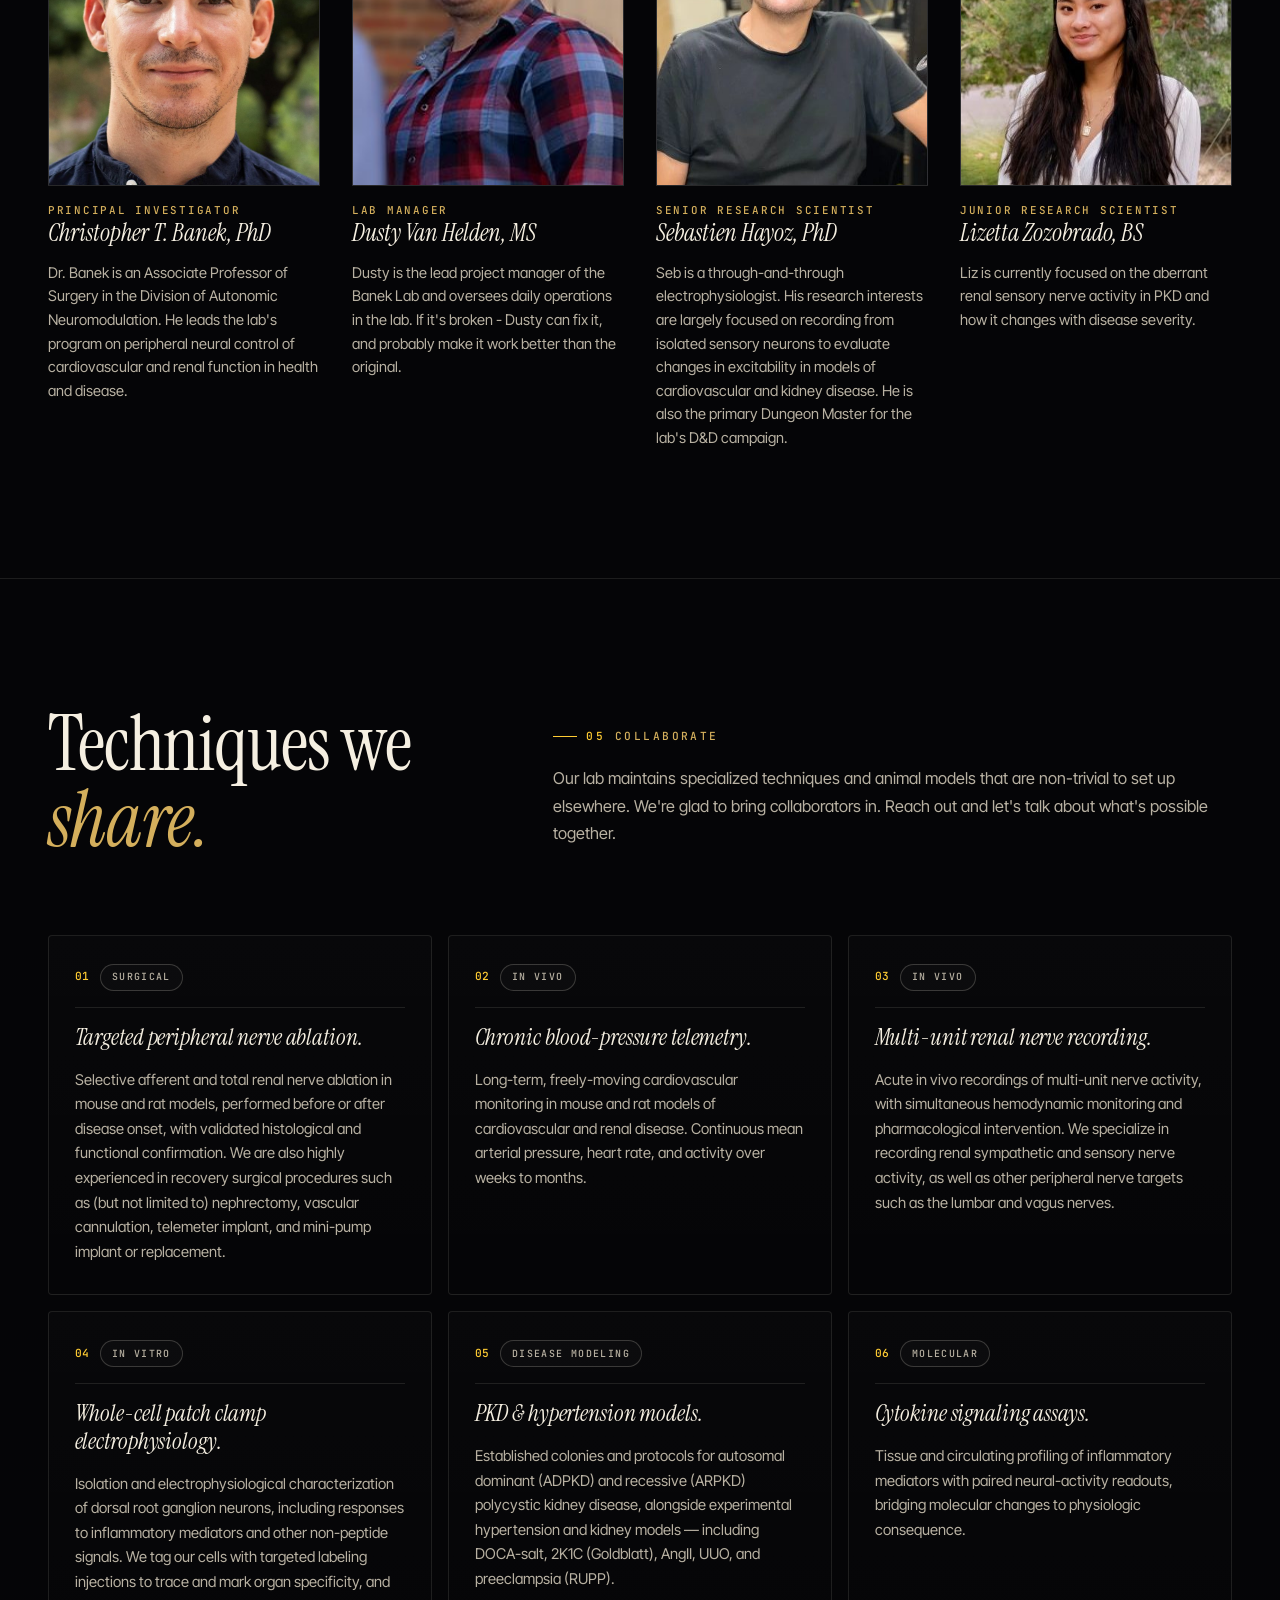
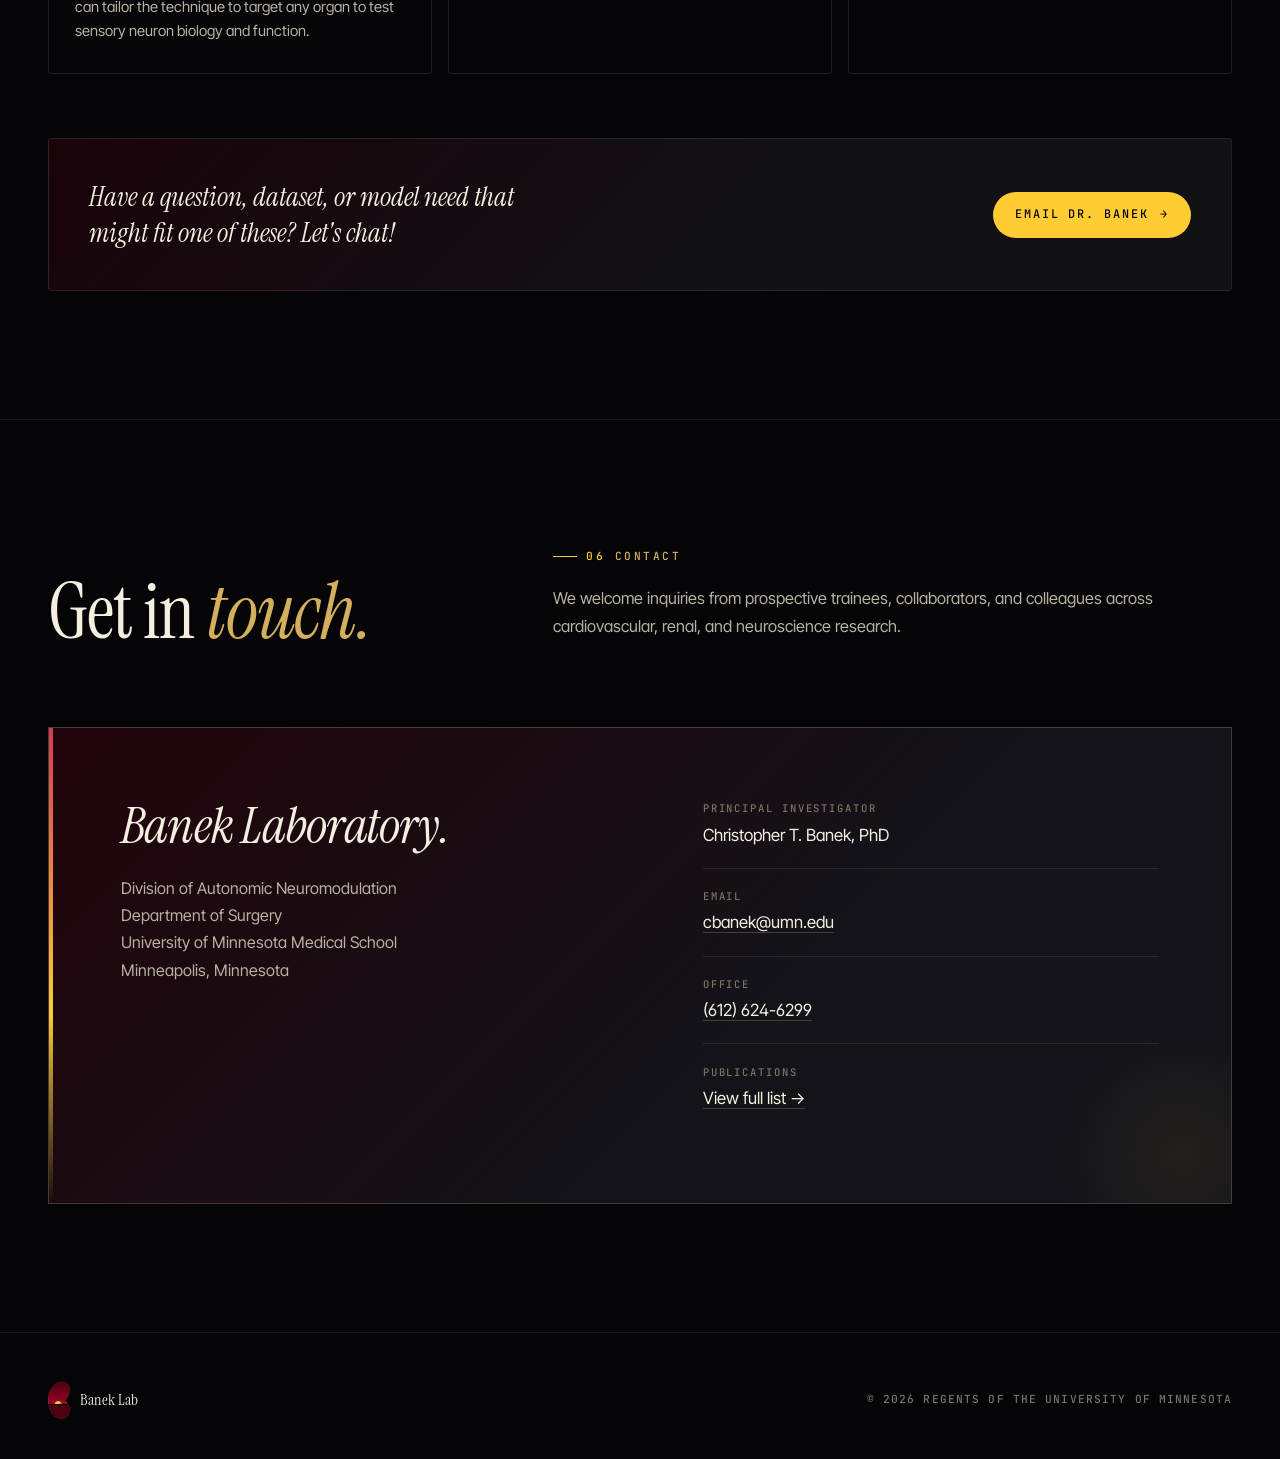
==== commit 16c69c3e: "New logo, real nerve recording, full team photos" ====
--- a/index.html
+++ b/index.html
@@ -16,10 +16,7 @@
     <header class="site-header">
       <div class="container nav">
         <a href="index.html" class="brand" aria-label="Banek Lab home">
-          <svg class="glyph" viewBox="0 0 32 32" aria-hidden="true">
-            <circle cx="16" cy="16" r="3.5" />
-            <path d="M 1 16 Q 5 16 6 12 Q 7 8 9 16 Q 11 24 13 16 L 19 16 Q 21 8 23 16 Q 25 24 26 20 Q 27 16 31 16" />
-          </svg>
+          <img class="glyph" src="images/Banek_Lab_Logo.png" alt="" aria-hidden="true" />
           <span class="name">
             <span class="primary">Banek Lab</span>
             <span class="sub">UMN Medical School</span>
@@ -81,13 +78,9 @@
           </div>
         </div>
 
-        <!-- Sympathetic nerve burst recording — generated procedurally below -->
+        <!-- Real multi-unit nerve recording from the Banek Lab -->
         <div class="waveform" aria-hidden="true">
-          <svg id="snaWave" viewBox="0 0 1400 110" preserveAspectRatio="none">
-            <line class="zero" x1="0" y1="80" x2="1400" y2="80" />
-            <path class="baseline" id="snaBaseline" />
-            <path class="bursts" id="snaBursts" />
-          </svg>
+          <img class="waveform-img" src="images/Nerve_Recording.png" alt="" />
         </div>
       </section>
 
@@ -235,7 +228,7 @@
             <div class="meta">
               <span class="eyebrow"><span class="num">04</span> People</span>
               <p style="color: var(--bone-2); font-size: 1.02rem; line-height: 1.7;">
-                [Photos and Bios Incoming ...]
+                Lab leadership and trainees driving the work day to day.
               </p>
             </div>
           </div>
@@ -244,7 +237,7 @@
             <article class="member">
               <div class="photo">
                 <span class="corner">/ 01</span>
-                <img src="images/Principal_Investigator_Banek.jpg" alt="Christopher T. Banek, PhD" onerror="this.style.display='none'" />
+                <img src="images/Christopher_Banek.jpg" alt="Christopher T. Banek, PhD" onerror="this.style.display='none'" />
               </div>
               <div>
                 <div class="role">Principal Investigator</div>
@@ -258,6 +251,7 @@
             <article class="member">
               <div class="photo">
                 <span class="corner">/ 02</span>
+                <img src="images/Dusty_Van_Helden.jpg" alt="Dusty Van Helden" onerror="this.style.display='none'" />
               </div>
               <div>
                 <div class="role">Lab Manager</div>
@@ -271,6 +265,7 @@
             <article class="member">
               <div class="photo">
                 <span class="corner">/ 03</span>
+                <img src="images/Seb_Hayoz.jpg" alt="Sebastien Hayoz" onerror="this.style.display='none'" />
               </div>
               <div>
                 <div class="role">Senior Research Scientist</div>
@@ -284,6 +279,7 @@
             <article class="member">
               <div class="photo">
                 <span class="corner">/ 04</span>
+                <img src="images/Lizetta_Zozobrado.jpg" alt="Lizetta Zozobrado" onerror="this.style.display='none'" />
               </div>
               <div>
                 <div class="role">Junior Research Scientist</div>
@@ -446,10 +442,7 @@
     <footer class="site-footer">
       <div class="container footer-grid">
         <div style="display: flex; align-items: center; gap: 0.6rem;">
-          <svg width="22" height="22" viewBox="0 0 32 32" aria-hidden="true">
-            <circle cx="16" cy="16" r="3.5" fill="#a31933" />
-            <path d="M 1 16 Q 5 16 6 12 Q 7 8 9 16 Q 11 24 13 16 L 19 16 Q 21 8 23 16 Q 25 24 26 20 Q 27 16 31 16" stroke="#ffcc33" stroke-width="1.5" fill="none" />
-          </svg>
+          <img src="images/Banek_Lab_Logo.png" alt="" aria-hidden="true" style="width: 22px; height: auto; display: block;" />
           <span style="font-family: var(--display); font-size: 1rem; color: var(--bone-1);">Banek Lab</span>
         </div>
         <div class="legal">
@@ -497,80 +490,6 @@
           a.classList.toggle("active", href === "#" + current);
         });
       });
-
-      // ============================================================
-      // Sympathetic nerve activity (SNA) waveform — pulse-synchronous
-      // bursts on a baseline of low-amplitude background neural noise.
-      // Emulates a real raw-rectified RSNA / MSNA recording.
-      // ============================================================
-      (function drawSNA() {
-        const W = 1400, H = 110;
-        const ZERO = 80;            // y-coordinate of the zero baseline
-        const NOISE_AMP = 4;        // background neural noise amplitude (px)
-        const BURST_INTERVAL = 95;  // px between bursts ≈ heart rate
-        const BURST_JITTER = 18;    // ± px random offset per burst
-        const STEP = 2;             // x sampling resolution (px)
-
-        // Deterministic pseudo-random so the waveform looks the same
-        // every reload (no flicker, no surprises)
-        let seed = 137;
-        const rand = () => {
-          seed = (seed * 9301 + 49297) % 233280;
-          return seed / 233280;
-        };
-
-        // ----- 1. Generate burst positions and individual amplitudes -----
-        const bursts = [];
-        for (let x = 60; x < W - 30; x += BURST_INTERVAL) {
-          const cx = x + (rand() - 0.5) * BURST_JITTER;
-          // Bursts vary 18 → 52 px tall (modest variability, like real SNA)
-          const amp = 18 + rand() * 34;
-          // Burst shape parameters — asymmetric envelope (fast rise, slower decay)
-          const riseW = 7 + rand() * 4;   // half-width of rising edge
-          const fallW = 14 + rand() * 6;  // half-width of falling edge
-          bursts.push({ cx, amp, riseW, fallW });
-        }
-
-        // ----- 2. Sample the rectified envelope across the trace -----
-        const env = []; // {x, y} samples
-        for (let x = 0; x <= W; x += STEP) {
-          // Background noise — small zero-mean jitter
-          let v = (rand() - 0.5) * NOISE_AMP * 2;
-
-          // Add contribution from each nearby burst (gaussian-like envelope)
-          for (const b of bursts) {
-            const dx = x - b.cx;
-            // Asymmetric envelope: rising side narrower, falling side wider
-            const w = dx < 0 ? b.riseW : b.fallW;
-            const k = dx / w;
-            const contrib = b.amp * Math.exp(-k * k);
-            v += contrib;
-          }
-
-          // Rectified — neural recordings are always shown above zero
-          if (v < 0) v = 0;
-          env.push({ x, y: ZERO - v });
-        }
-
-        // ----- 3. Build SVG paths -----
-        // Filled rectified-envelope path (the bursts)
-        let burstPath = `M 0 ${ZERO} `;
-        for (const p of env) burstPath += `L ${p.x} ${p.y.toFixed(2)} `;
-        burstPath += `L ${W} ${ZERO} Z`;
-
-        // Background "raw" trace (unrectified jitter, gold thread)
-        // — for visual texture only, sits behind the bursts
-        let basePath = "";
-        seed = 421; // re-seed for a different noise pattern
-        for (let x = 0; x <= W; x += STEP) {
-          const j = (rand() - 0.5) * NOISE_AMP * 1.6;
-          const y = ZERO + j;
-          basePath += (x === 0 ? "M " : "L ") + x + " " + y.toFixed(2) + " ";
-        }
-
-        document.getElementById("snaBursts").setAttribute("d", burstPath);
-        document.getElementById("snaBaseline").setAttribute("d", basePath);
-      })();
     </script>
   </body>
 </html>
--- a/styles.css
+++ b/styles.css
@@ -219,13 +219,14 @@
   /* Natural sizing — let line-height do the work */
 }
 .brand .glyph {
-  width: 26px;
-  height: 26px;
+  /* Logo is a tall portrait kidney (~3:5 aspect). Set height; let width follow. */
+  height: 38px;
+  width: auto;
   flex-shrink: 0;
   display: block;
-}
-.brand .glyph circle { fill: var(--maroon-2); }
-.brand .glyph path { stroke: var(--gold); stroke-width: 1.5; fill: none; }
+  /* Slight visual lift so the kidney aligns with the wordmark cap-height */
+  margin-top: -2px;
+}
 
 .brand .name {
   display: inline-flex;
@@ -453,7 +454,7 @@
   color: var(--bone-3);
 }
 
-/* Sympathetic nerve waveform — see SVG paths in HTML */
+/* Real multi-unit nerve recording — image with CSS color treatment */
 .waveform {
   position: absolute;
   left: 0;
@@ -461,27 +462,22 @@
   bottom: -1px;
   height: 110px;
   pointer-events: none;
-  opacity: 0.92;
-}
-.waveform svg { width: 100%; height: 100%; display: block; }
-.waveform path.bursts {
-  fill: rgba(122, 0, 25, 0.18);
-  stroke: var(--maroon-2);
-  stroke-width: 1.1;
-  stroke-linejoin: round;
-  filter: drop-shadow(0 0 6px rgba(163, 25, 51, 0.5));
-}
-.waveform path.baseline {
-  fill: none;
-  stroke: var(--gold);
-  stroke-width: 0.6;
-  stroke-linecap: round;
-  opacity: 0.45;
-}
-.waveform line.zero {
-  stroke: var(--rule-2);
-  stroke-width: 0.5;
-  stroke-dasharray: 2 4;
+  overflow: hidden;
+}
+.waveform-img {
+  width: 100%;
+  height: 100%;
+  display: block;
+  /* The PNG has white spikes on a transparent background.
+     Tint the white pixels to the maroon-2 color and add a soft gold glow,
+     so the recording stays in the site's palette. */
+  object-fit: cover;
+  object-position: center bottom;
+  filter:
+    brightness(0) saturate(100%)
+    invert(28%) sepia(94%) saturate(2600%) hue-rotate(335deg) brightness(95%) contrast(95%)
+    drop-shadow(0 0 4px rgba(163, 25, 51, 0.45));
+  opacity: 0.95;
 }
 
 /* =========================================================
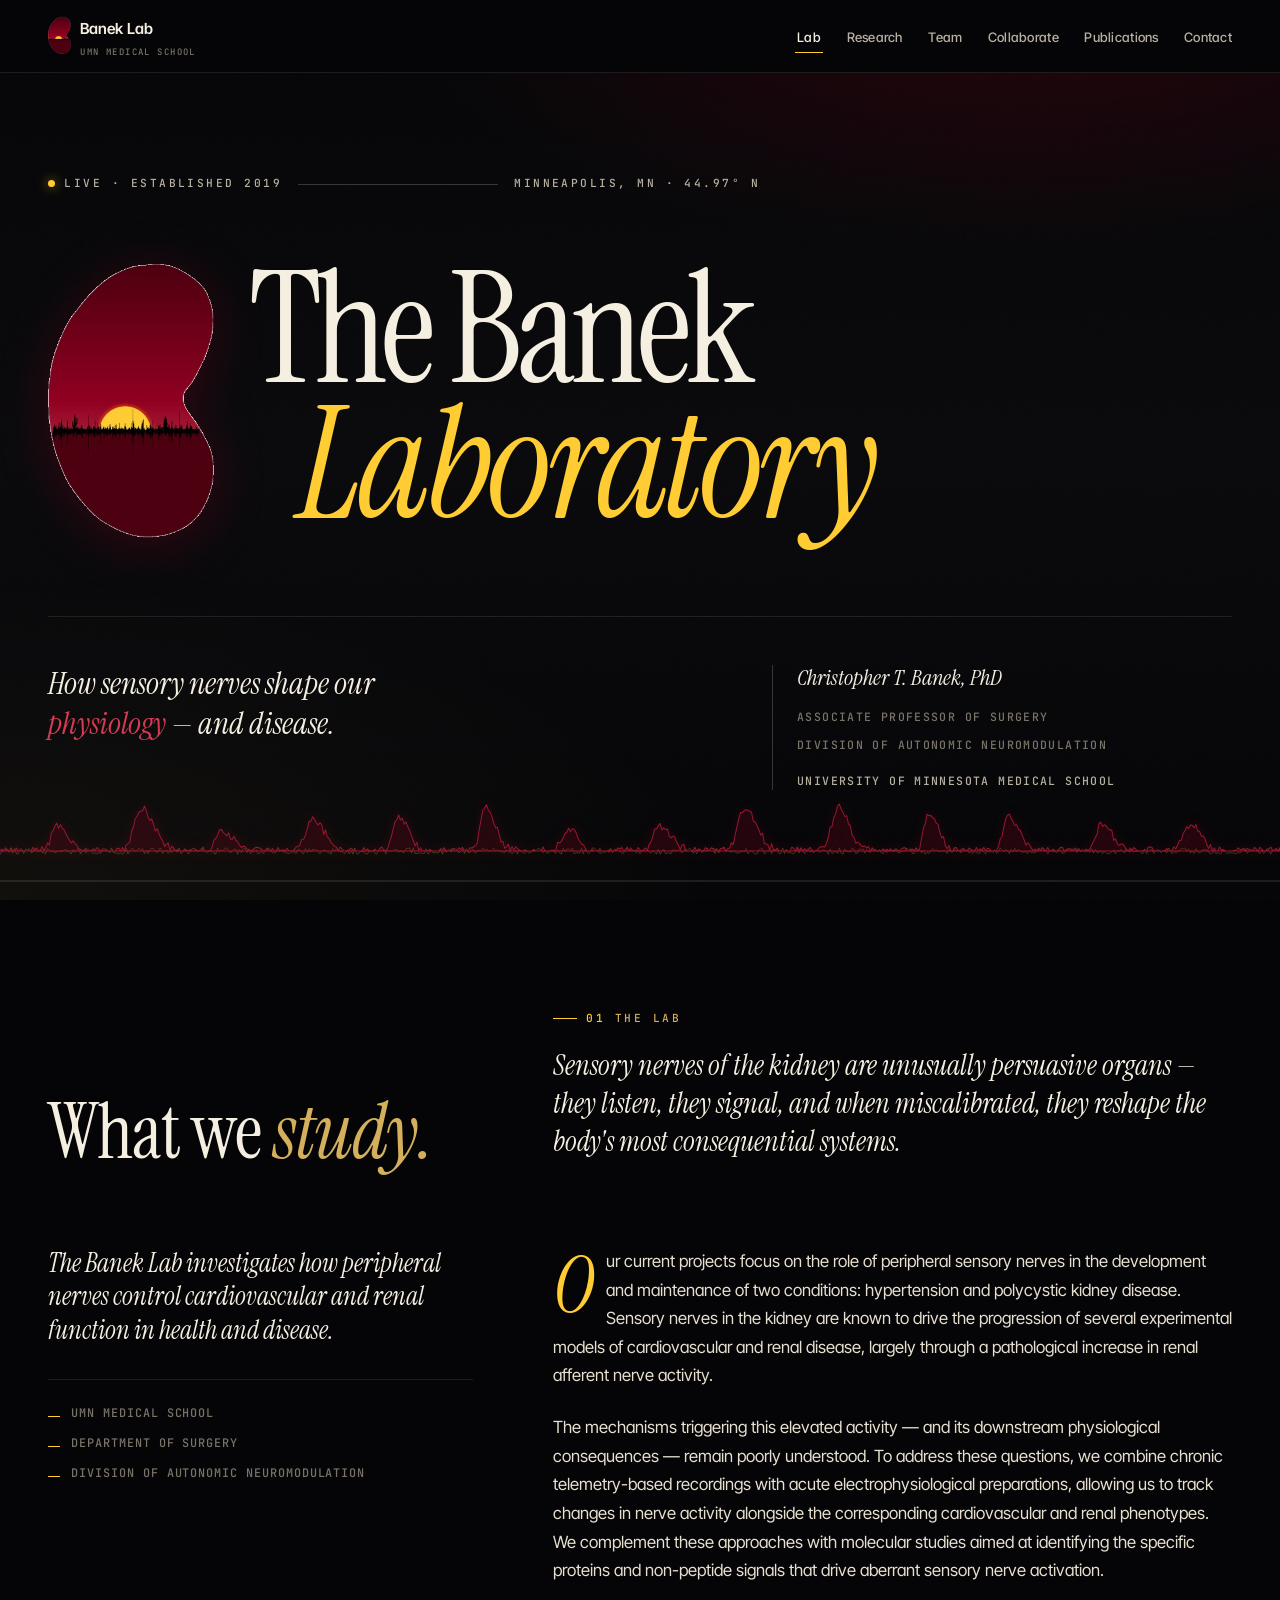
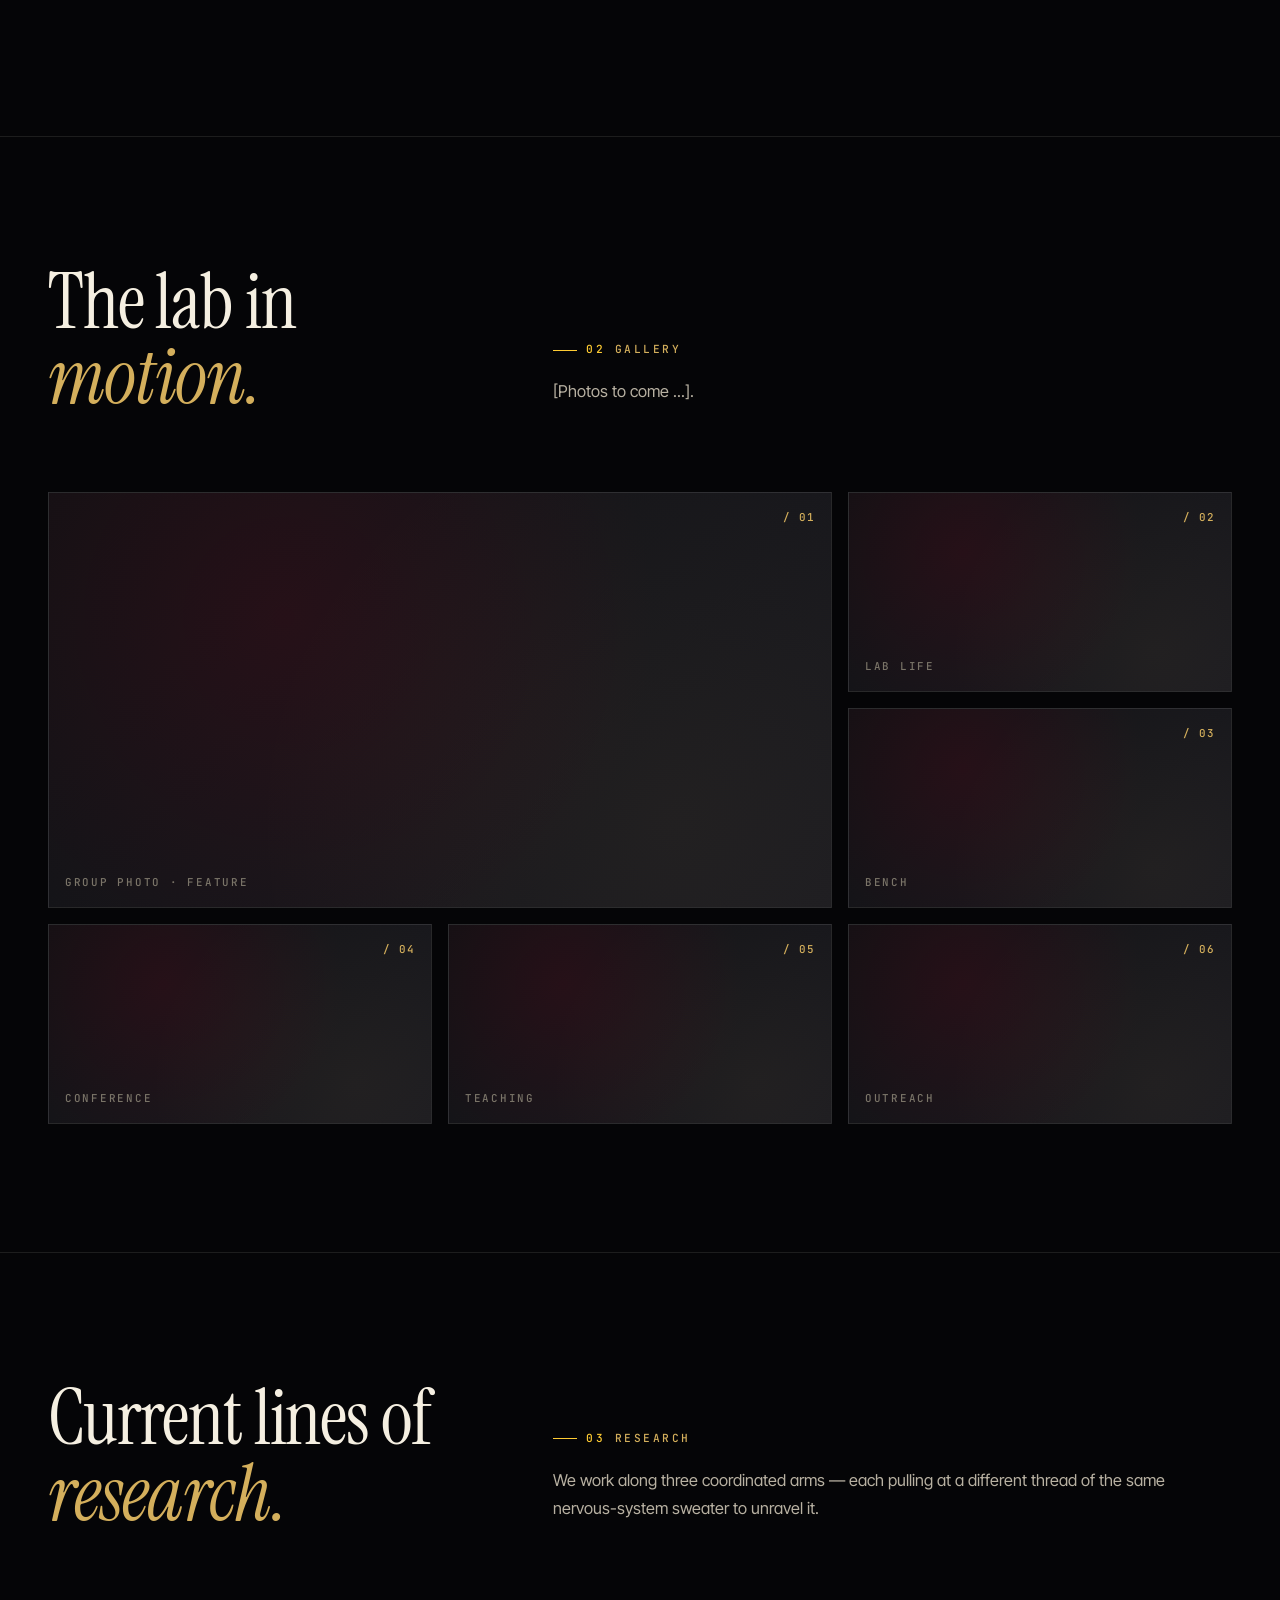
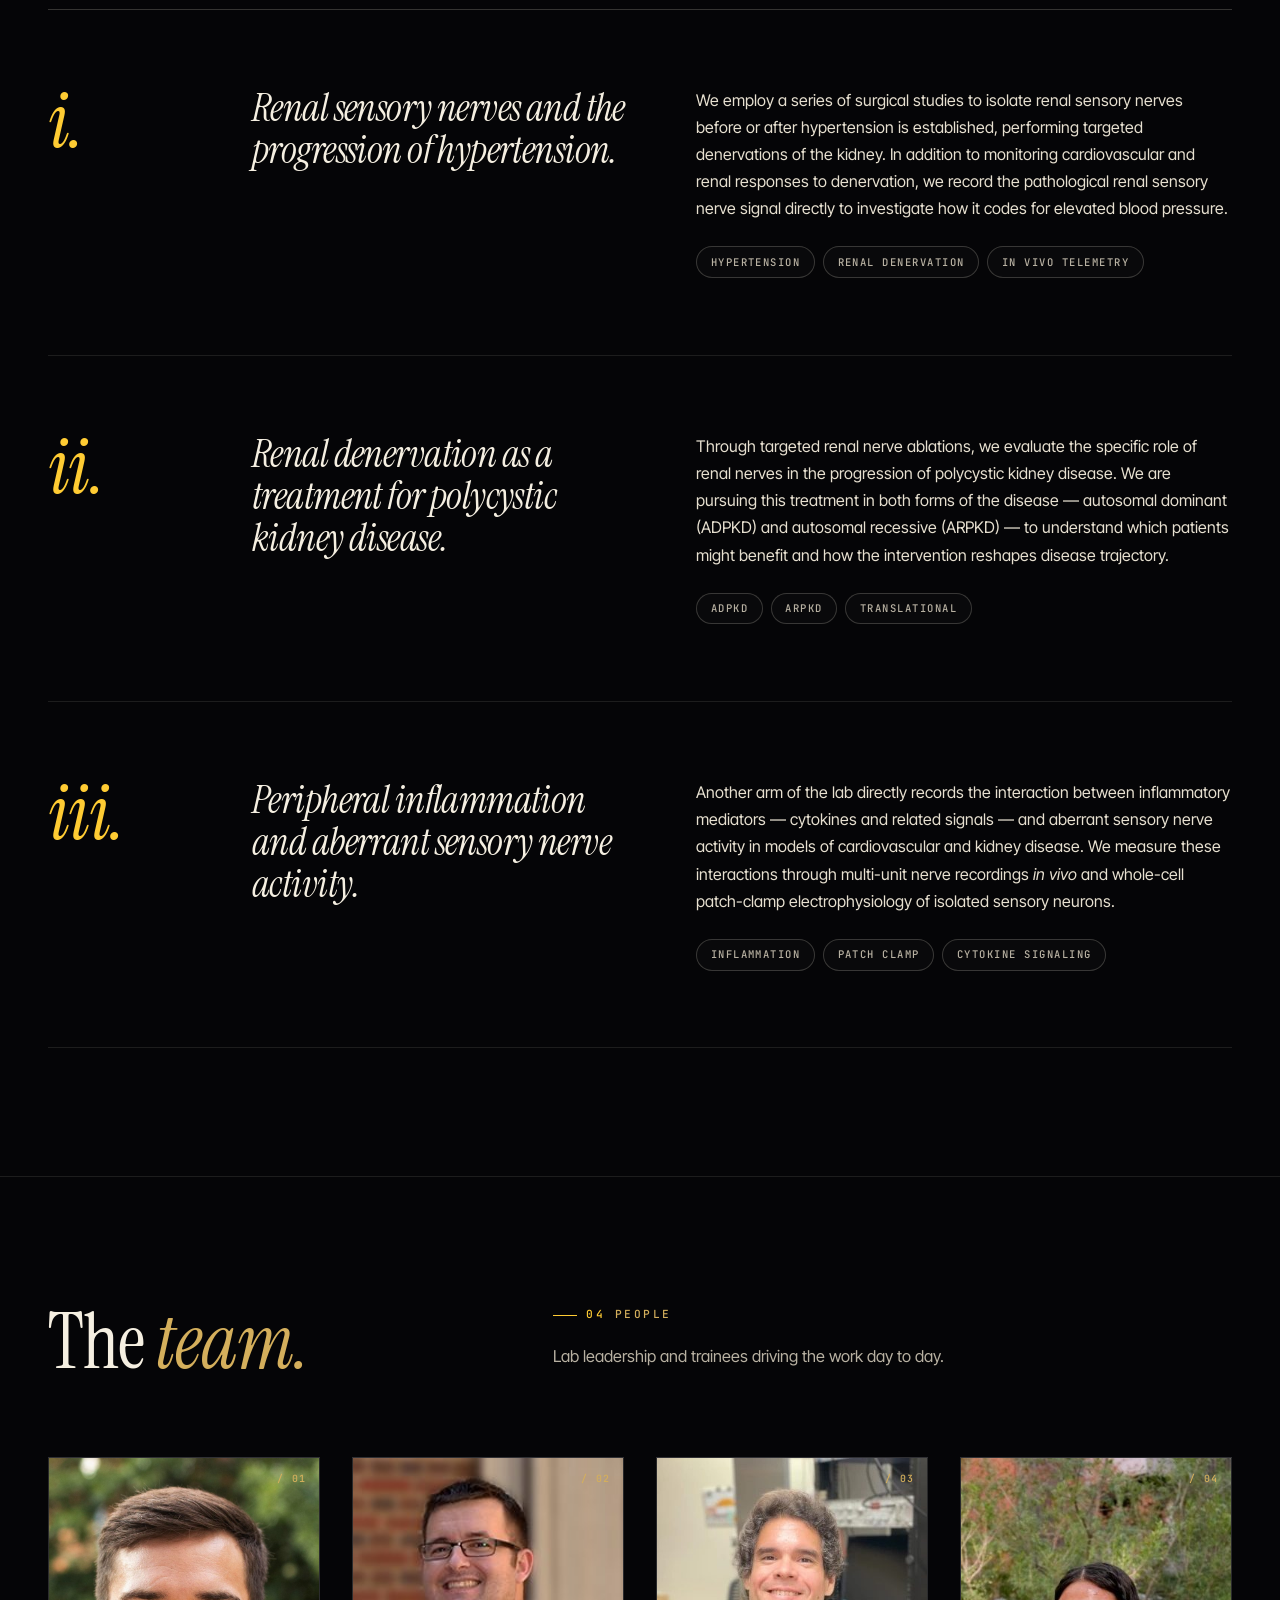
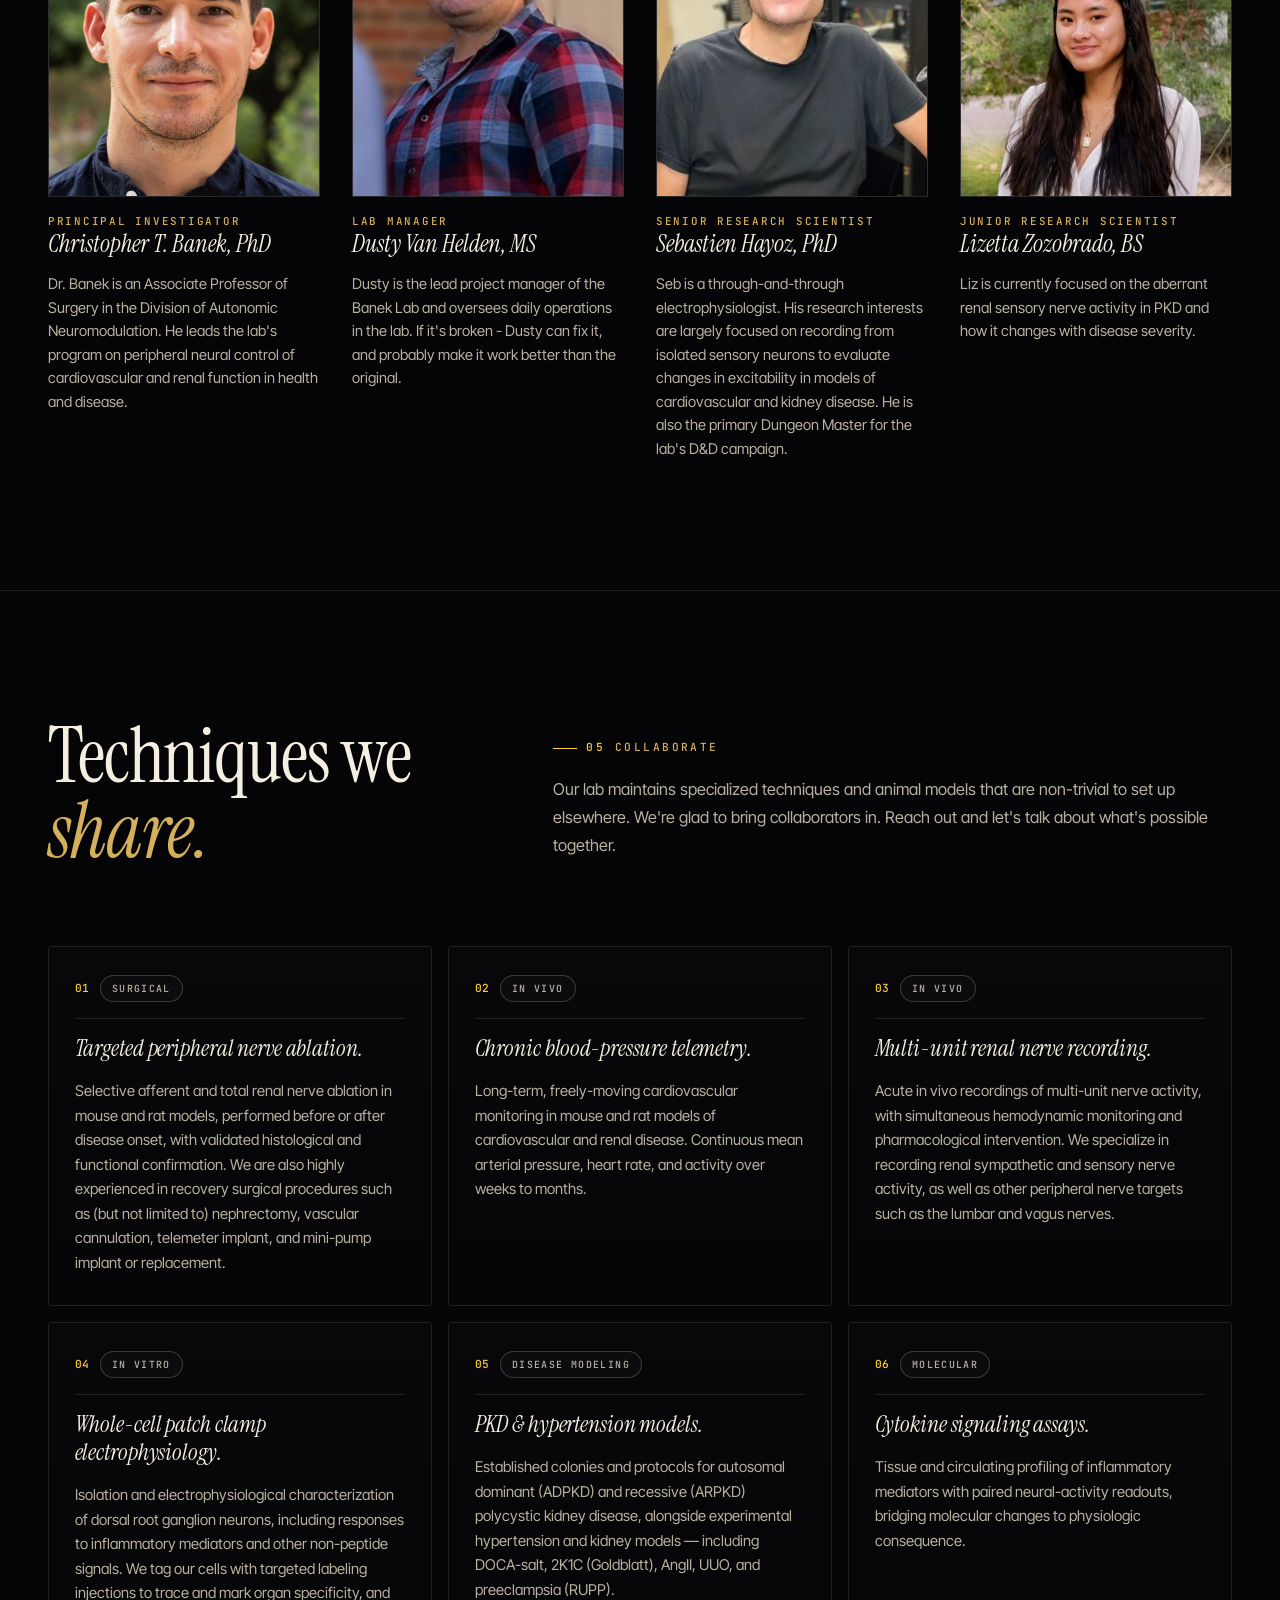
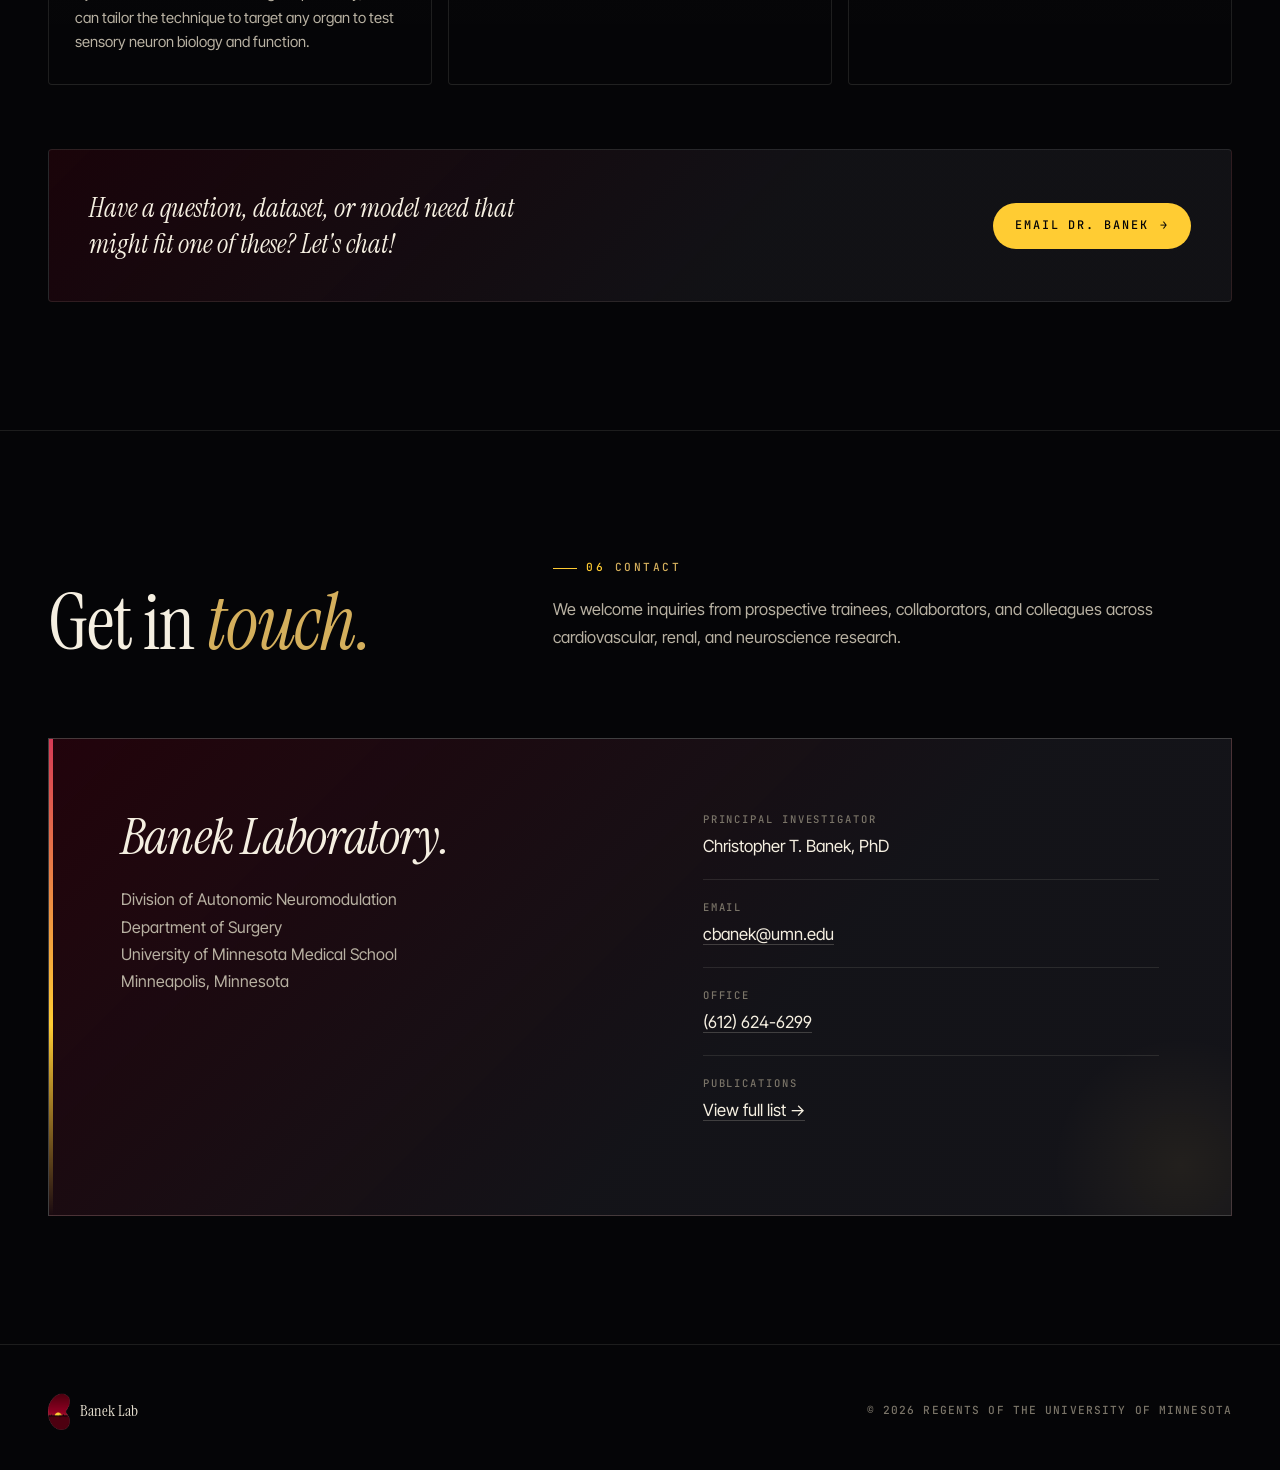
==== commit c6e4a0a5: "Featured hero logo, revert waveform, research heading" ====
--- a/index.html
+++ b/index.html
@@ -58,10 +58,13 @@
             <span>Minneapolis, MN · 44.97° N</span>
           </div>
 
-          <h1>
-            <span class="line-1">The Banek</span>
-            <span class="line-2">Laboratory</span>
-          </h1>
+          <div class="hero-title">
+            <img class="hero-mark" src="images/Banek_Lab_Logo.png" alt="Banek Lab logo" />
+            <h1>
+              <span class="line-1">The Banek</span>
+              <span class="line-2">Laboratory</span>
+            </h1>
+          </div>
 
           <div class="hero-grid">
             <p class="hero-tagline">
@@ -78,9 +81,13 @@
           </div>
         </div>
 
-        <!-- Real multi-unit nerve recording from the Banek Lab -->
+        <!-- Sympathetic nerve burst recording — generated procedurally below -->
         <div class="waveform" aria-hidden="true">
-          <img class="waveform-img" src="images/Nerve_Recording.png" alt="" />
+          <svg id="snaWave" viewBox="0 0 1400 110" preserveAspectRatio="none">
+            <line class="zero" x1="0" y1="80" x2="1400" y2="80" />
+            <path class="baseline" id="snaBaseline" />
+            <path class="bursts" id="snaBursts" />
+          </svg>
         </div>
       </section>
 
@@ -162,7 +169,7 @@
       <section id="research">
         <div class="container">
           <div class="section-head">
-            <h2>Three lines of <em>inquiry.</em></h2>
+            <h2>Current lines of <em>research.</em></h2>
             <div class="meta">
               <span class="eyebrow"><span class="num">03</span> Research</span>
               <p style="color: var(--bone-2); font-size: 1.02rem; line-height: 1.7;">
@@ -490,6 +497,80 @@
           a.classList.toggle("active", href === "#" + current);
         });
       });
+
+      // ============================================================
+      // Sympathetic nerve activity (SNA) waveform — pulse-synchronous
+      // bursts on a baseline of low-amplitude background neural noise.
+      // Emulates a real raw-rectified RSNA / MSNA recording.
+      // ============================================================
+      (function drawSNA() {
+        const W = 1400, H = 110;
+        const ZERO = 80;            // y-coordinate of the zero baseline
+        const NOISE_AMP = 4;        // background neural noise amplitude (px)
+        const BURST_INTERVAL = 95;  // px between bursts ≈ heart rate
+        const BURST_JITTER = 18;    // ± px random offset per burst
+        const STEP = 2;             // x sampling resolution (px)
+
+        // Deterministic pseudo-random so the waveform looks the same
+        // every reload (no flicker, no surprises)
+        let seed = 137;
+        const rand = () => {
+          seed = (seed * 9301 + 49297) % 233280;
+          return seed / 233280;
+        };
+
+        // ----- 1. Generate burst positions and individual amplitudes -----
+        const bursts = [];
+        for (let x = 60; x < W - 30; x += BURST_INTERVAL) {
+          const cx = x + (rand() - 0.5) * BURST_JITTER;
+          // Bursts vary 18 → 52 px tall (modest variability, like real SNA)
+          const amp = 18 + rand() * 34;
+          // Burst shape parameters — asymmetric envelope (fast rise, slower decay)
+          const riseW = 7 + rand() * 4;   // half-width of rising edge
+          const fallW = 14 + rand() * 6;  // half-width of falling edge
+          bursts.push({ cx, amp, riseW, fallW });
+        }
+
+        // ----- 2. Sample the rectified envelope across the trace -----
+        const env = []; // {x, y} samples
+        for (let x = 0; x <= W; x += STEP) {
+          // Background noise — small zero-mean jitter
+          let v = (rand() - 0.5) * NOISE_AMP * 2;
+
+          // Add contribution from each nearby burst (gaussian-like envelope)
+          for (const b of bursts) {
+            const dx = x - b.cx;
+            // Asymmetric envelope: rising side narrower, falling side wider
+            const w = dx < 0 ? b.riseW : b.fallW;
+            const k = dx / w;
+            const contrib = b.amp * Math.exp(-k * k);
+            v += contrib;
+          }
+
+          // Rectified — neural recordings are always shown above zero
+          if (v < 0) v = 0;
+          env.push({ x, y: ZERO - v });
+        }
+
+        // ----- 3. Build SVG paths -----
+        // Filled rectified-envelope path (the bursts)
+        let burstPath = `M 0 ${ZERO} `;
+        for (const p of env) burstPath += `L ${p.x} ${p.y.toFixed(2)} `;
+        burstPath += `L ${W} ${ZERO} Z`;
+
+        // Background "raw" trace (unrectified jitter, gold thread)
+        // — for visual texture only, sits behind the bursts
+        let basePath = "";
+        seed = 421; // re-seed for a different noise pattern
+        for (let x = 0; x <= W; x += STEP) {
+          const j = (rand() - 0.5) * NOISE_AMP * 1.6;
+          const y = ZERO + j;
+          basePath += (x === 0 ? "M " : "L ") + x + " " + y.toFixed(2) + " ";
+        }
+
+        document.getElementById("snaBursts").setAttribute("d", burstPath);
+        document.getElementById("snaBaseline").setAttribute("d", basePath);
+      })();
     </script>
   </body>
 </html>
--- a/styles.css
+++ b/styles.css
@@ -380,6 +380,36 @@
   50% { opacity: 0.5; transform: scale(0.85); }
 }
 
+/* Hero title with featured logo — logo sits left of "The Banek Laboratory" */
+.hero-title {
+  display: flex;
+  align-items: center;
+  gap: clamp(1.2rem, 3vw, 2.2rem);
+  margin: 0;
+}
+.hero-mark {
+  /* Match the visual height of the two-line h1 wordmark.
+     The h1 line-height is 0.88 and font-size scales with viewport,
+     so we scale the mark from the same clamp range. */
+  height: clamp(7rem, 22vw, 22rem);
+  width: auto;
+  flex-shrink: 0;
+  display: block;
+  /* Soft glow so the mark feels integrated with the page atmosphere */
+  filter: drop-shadow(0 8px 24px rgba(122, 0, 25, 0.35));
+}
+@media (max-width: 760px) {
+  /* On narrow viewports, stack mark above the wordmark and shrink the mark */
+  .hero-title {
+    flex-direction: column;
+    align-items: flex-start;
+    gap: 1.2rem;
+  }
+  .hero-mark {
+    height: clamp(8rem, 38vw, 14rem);
+  }
+}
+
 .hero h1 {
   font-size: clamp(3.2rem, 12vw, 12rem);
   font-style: normal;
@@ -395,7 +425,8 @@
   display: block;
   font-style: italic;
   color: var(--gold);
-  margin-left: clamp(0rem, 8vw, 6rem);
+  /* Indent slightly less now that the mark anchors the left edge */
+  margin-left: clamp(0rem, 4vw, 3rem);
   letter-spacing: -0.03em;
 }
 
@@ -454,7 +485,7 @@
   color: var(--bone-3);
 }
 
-/* Real multi-unit nerve recording — image with CSS color treatment */
+/* Sympathetic nerve waveform — see SVG paths in HTML, drawn by drawSNA() in JS */
 .waveform {
   position: absolute;
   left: 0;
@@ -462,22 +493,27 @@
   bottom: -1px;
   height: 110px;
   pointer-events: none;
-  overflow: hidden;
-}
-.waveform-img {
-  width: 100%;
-  height: 100%;
-  display: block;
-  /* The PNG has white spikes on a transparent background.
-     Tint the white pixels to the maroon-2 color and add a soft gold glow,
-     so the recording stays in the site's palette. */
-  object-fit: cover;
-  object-position: center bottom;
-  filter:
-    brightness(0) saturate(100%)
-    invert(28%) sepia(94%) saturate(2600%) hue-rotate(335deg) brightness(95%) contrast(95%)
-    drop-shadow(0 0 4px rgba(163, 25, 51, 0.45));
-  opacity: 0.95;
+  opacity: 0.92;
+}
+.waveform svg { width: 100%; height: 100%; display: block; }
+.waveform path.bursts {
+  fill: rgba(122, 0, 25, 0.18);
+  stroke: var(--maroon-2);
+  stroke-width: 1.1;
+  stroke-linejoin: round;
+  filter: drop-shadow(0 0 6px rgba(163, 25, 51, 0.5));
+}
+.waveform path.baseline {
+  fill: none;
+  stroke: var(--gold);
+  stroke-width: 0.6;
+  stroke-linecap: round;
+  opacity: 0.45;
+}
+.waveform line.zero {
+  stroke: var(--rule-2);
+  stroke-width: 0.5;
+  stroke-dasharray: 2 4;
 }
 
 /* =========================================================
